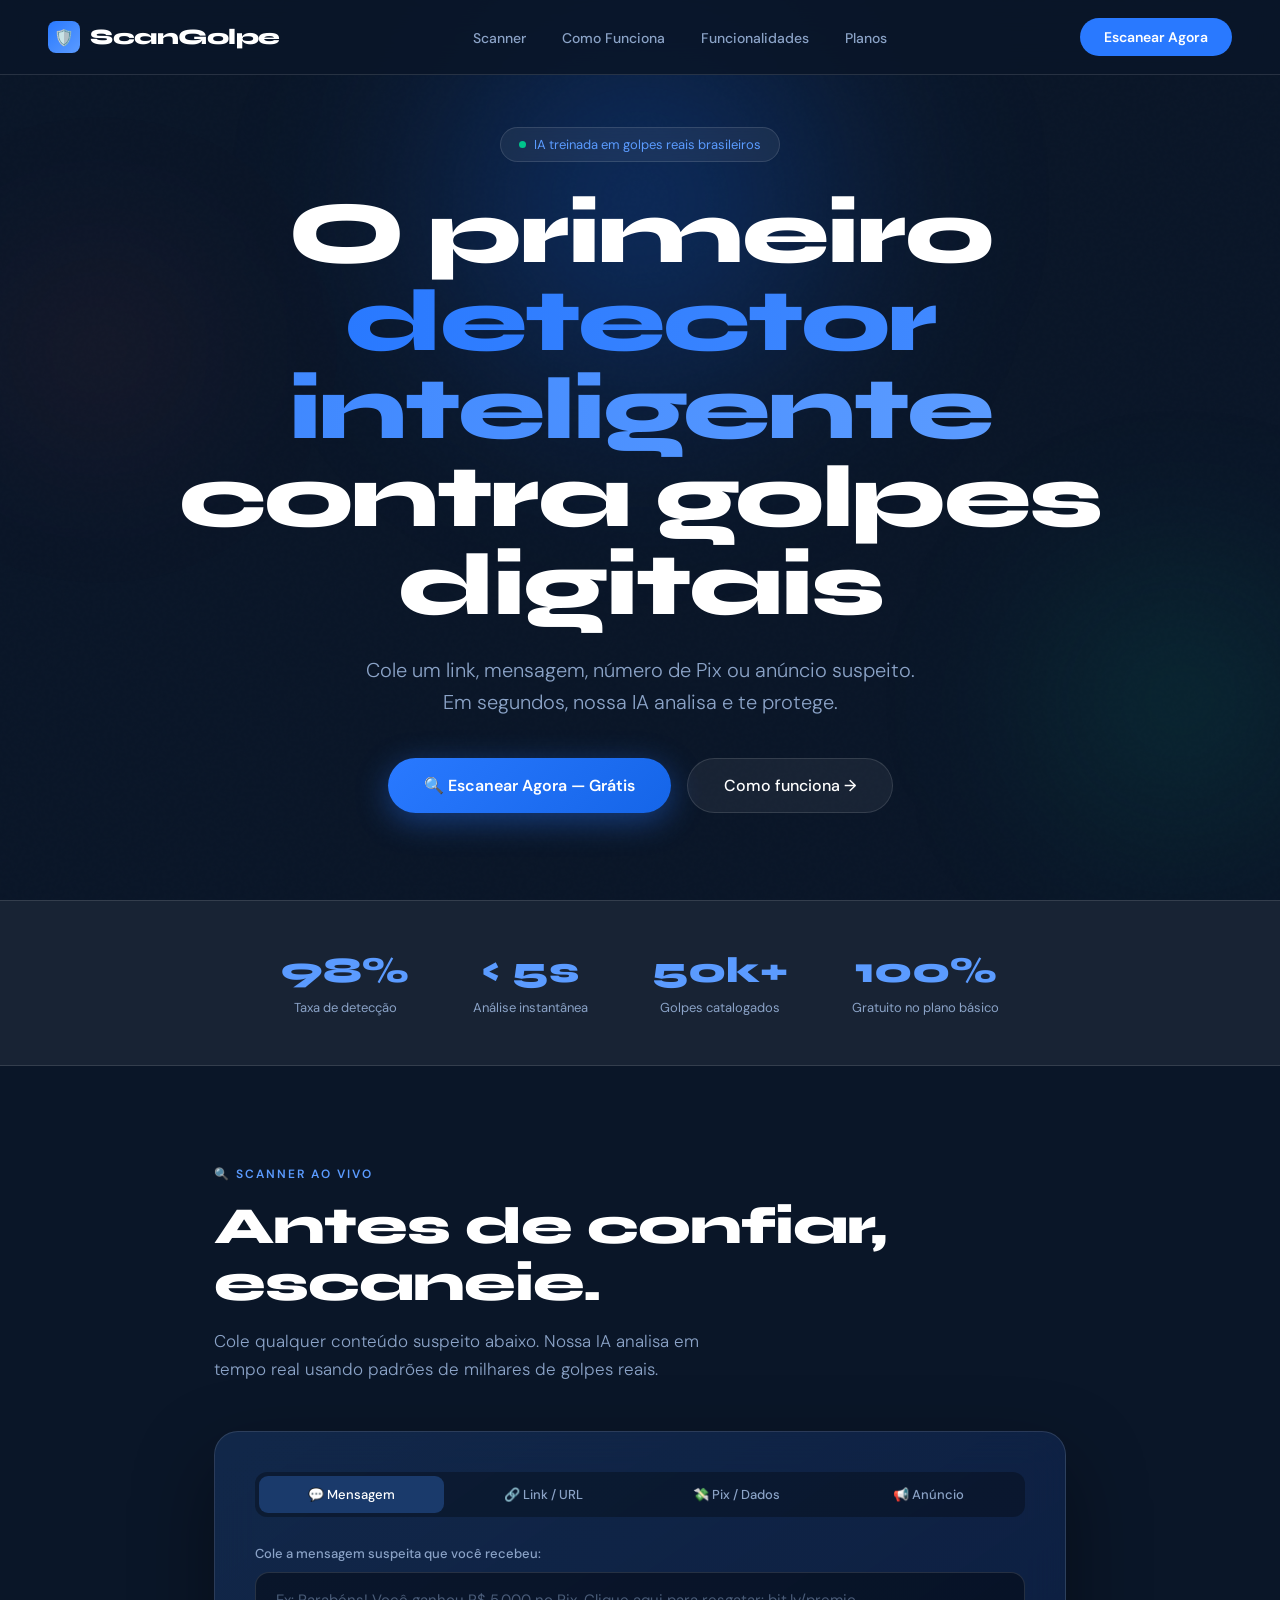
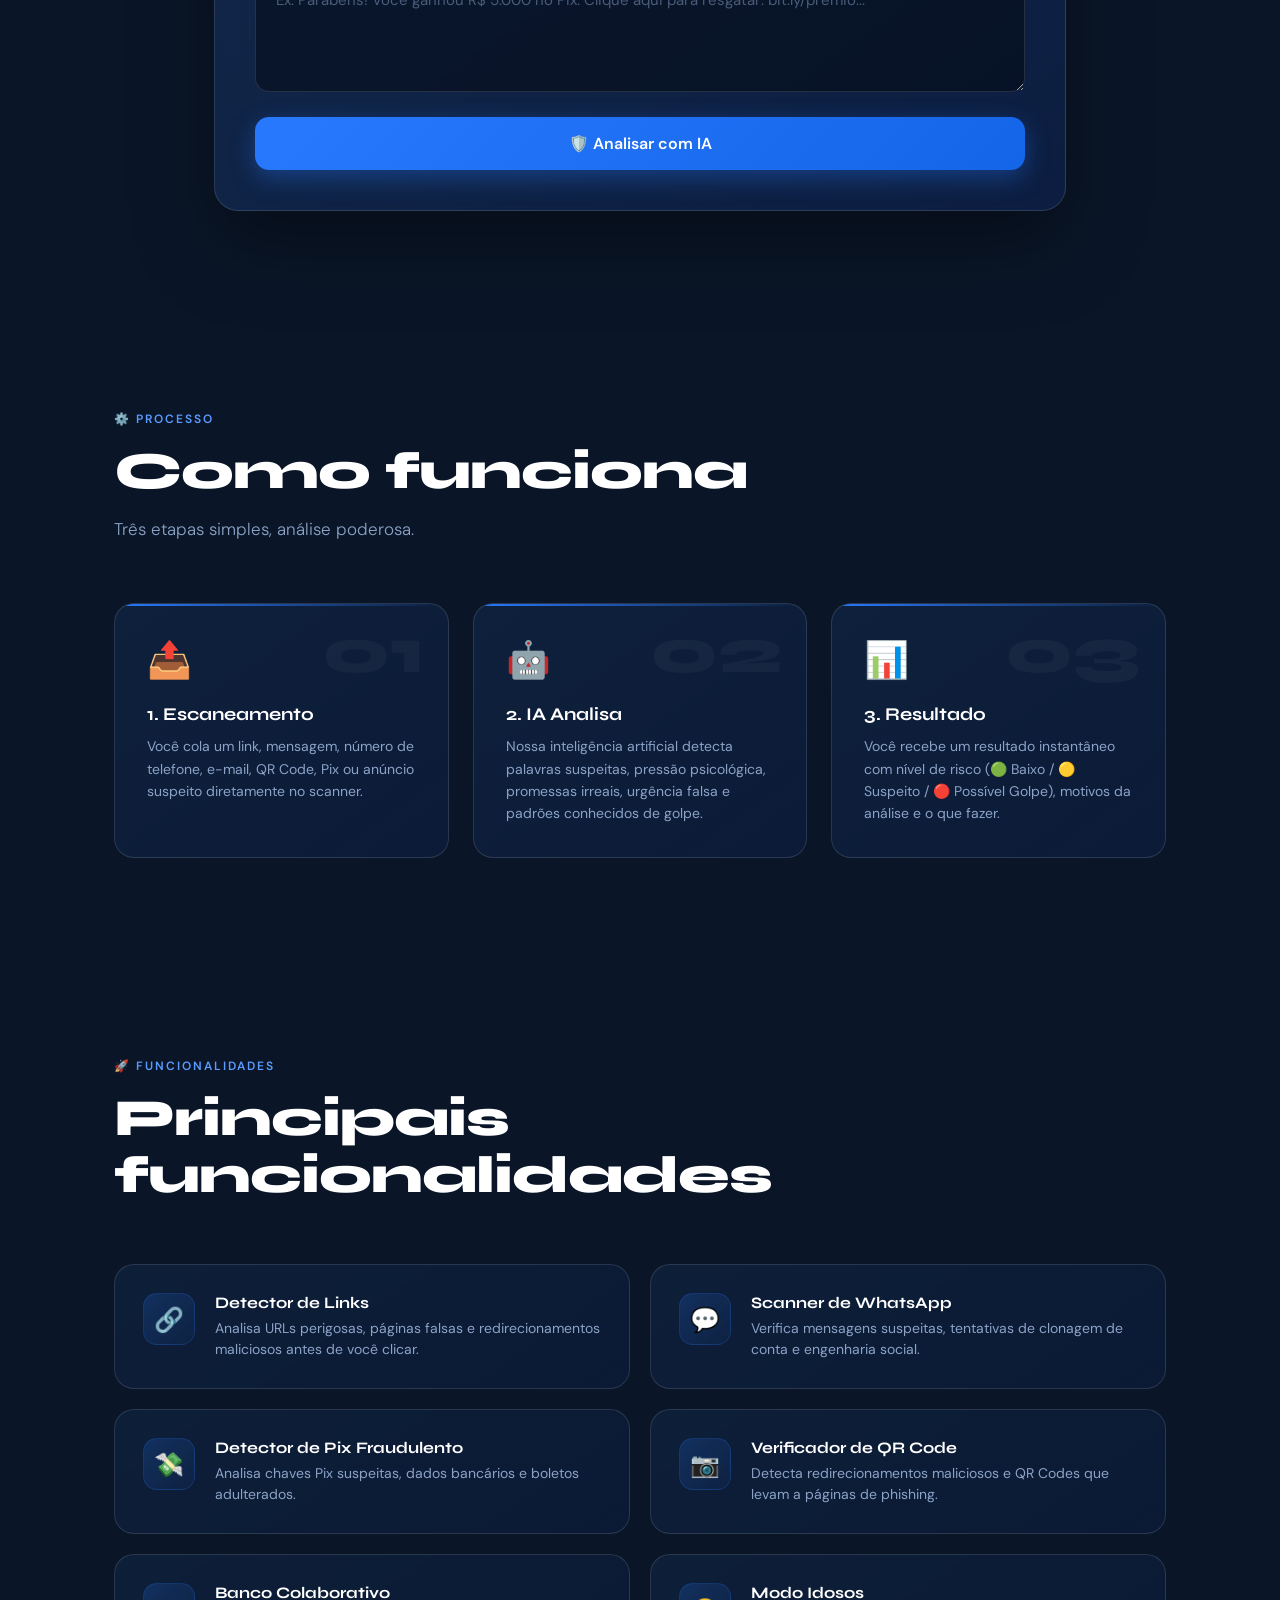
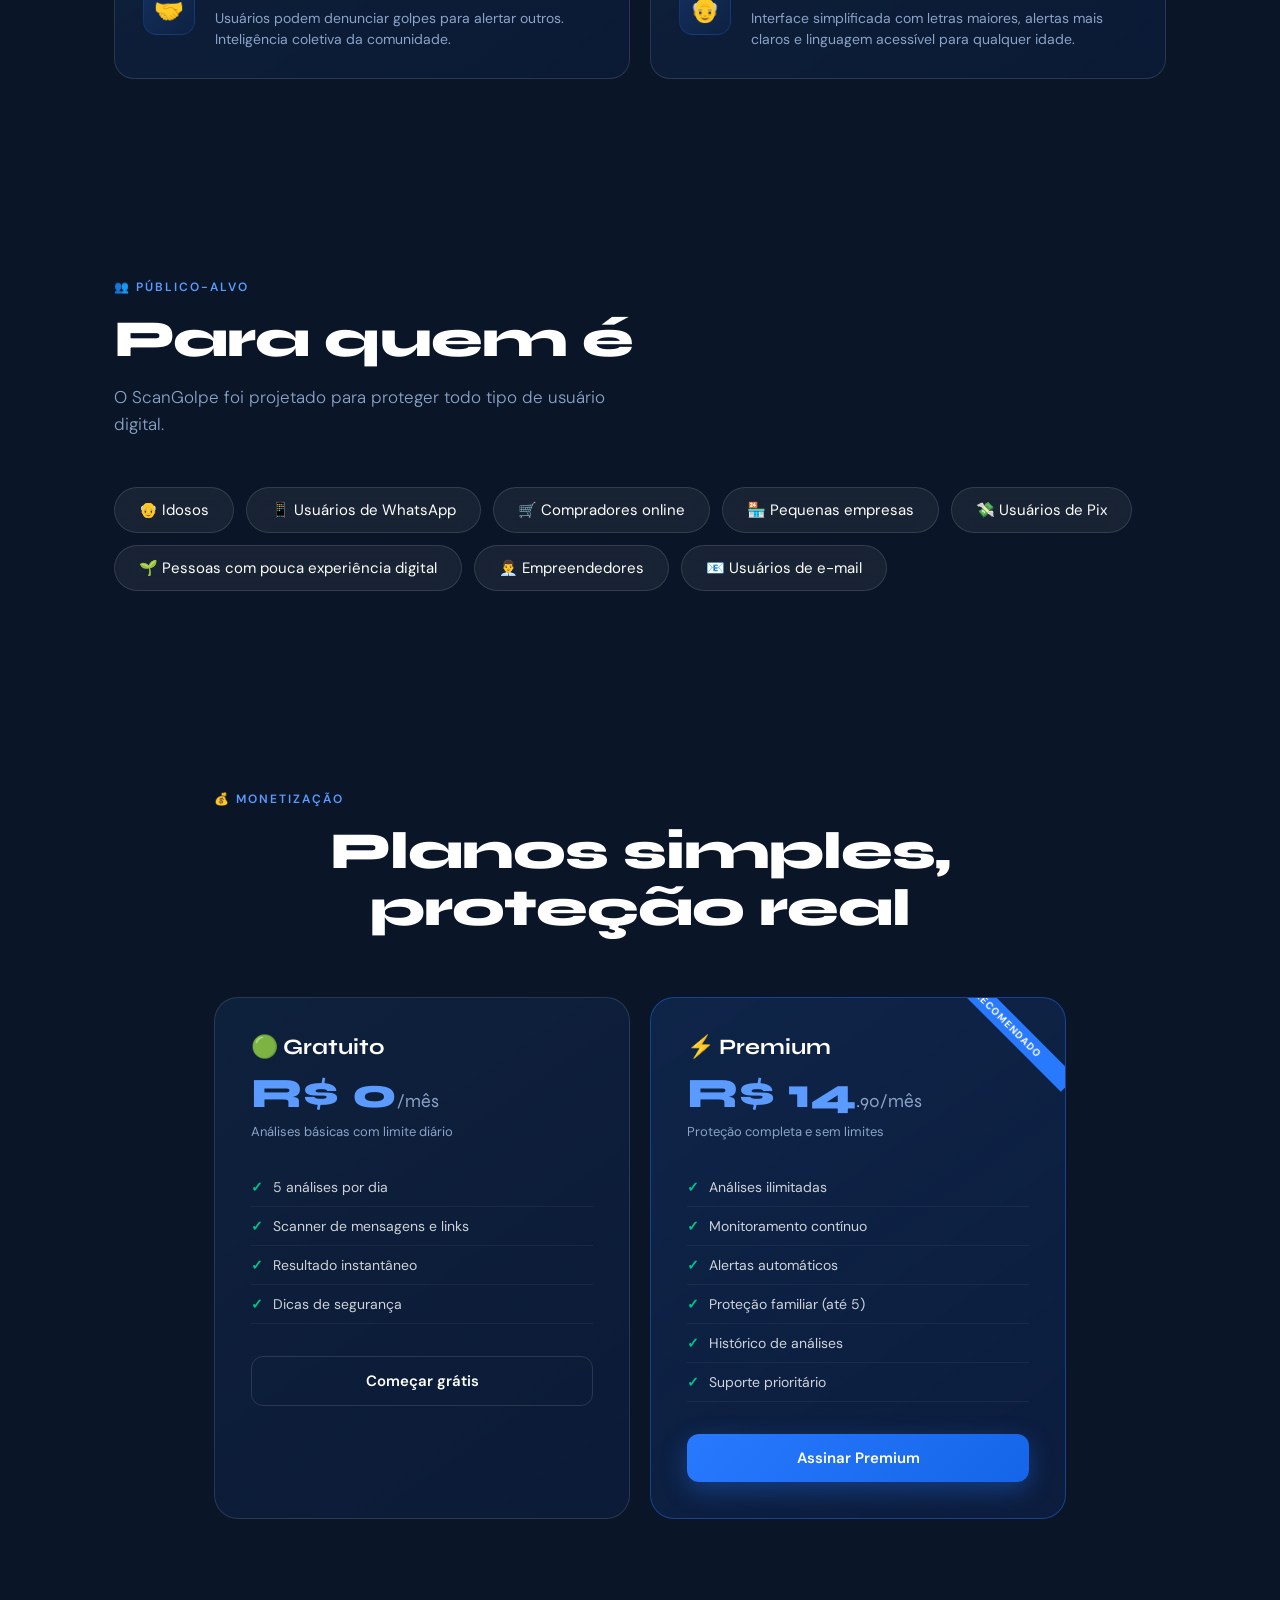
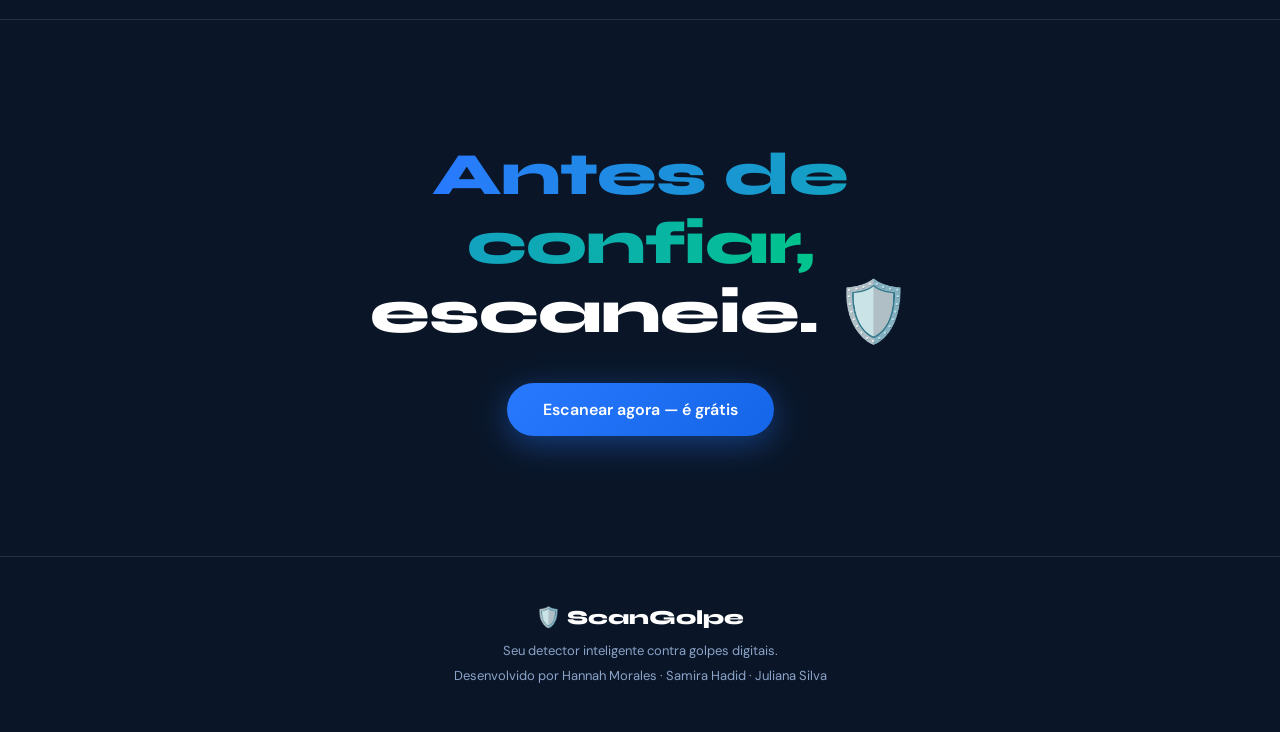
==== index.html @ 9e572f7f "Update fmt.Println message from 'Hello' to 'Goodbye'" ====
<!DOCTYPE html>
<html lang="pt-BR">
<head>
<meta charset="UTF-8">
<meta name="viewport" content="width=device-width, initial-scale=1.0">
<title>ScanGolpe — Antes de confiar, escaneie.</title>
<link rel="preconnect" href="https://fonts.googleapis.com">
<link href="https://fonts.googleapis.com/css2?family=Syne:wght@400;600;700;800&family=DM+Sans:ital,wght@0,300;0,400;0,500;1,300&display=swap" rel="stylesheet">
<style>
  :root {
    --blue-deep: #0A1628;
    --blue-dark: #0D2047;
    --blue-mid: #1A3A6B;
    --blue-bright: #1565E8;
    --blue-electric: #2979FF;
    --blue-light: #5B9BFF;
    --blue-pale: #C8DDFF;
    --sky: #E6F0FF;
    --white: #FFFFFF;
    --green: #00C48C;
    --yellow: #FFB800;
    --red: #FF4757;
    --text-muted: #8BA3C7;
    --glass: rgba(255,255,255,0.06);
    --glass-border: rgba(255,255,255,0.12);
  }
 
  * { margin: 0; padding: 0; box-sizing: border-box; }
 
  html { scroll-behavior: smooth; }
 
  body {
    font-family: 'DM Sans', sans-serif;
    background: var(--blue-deep);
    color: var(--white);
    overflow-x: hidden;
  }
 
  /* ── NOISE OVERLAY ── */
  body::before {
    content: '';
    position: fixed;
    inset: 0;
    background-image: url("data:image/svg+xml,%3Csvg viewBox='0 0 256 256' xmlns='http://www.w3.org/2000/svg'%3E%3Cfilter id='noise'%3E%3CfeTurbulence type='fractalNoise' baseFrequency='0.9' numOctaves='4' stitchTiles='stitch'/%3E%3C/filter%3E%3Crect width='100%25' height='100%25' filter='url(%23noise)' opacity='0.03'/%3E%3C/svg%3E");
    pointer-events: none;
    z-index: 0;
    opacity: 0.4;
  }
 
  /* ── NAV ── */
  nav {
    position: fixed;
    top: 0; left: 0; right: 0;
    z-index: 100;
    padding: 18px 48px;
    display: flex;
    align-items: center;
    justify-content: space-between;
    background: rgba(10,22,40,0.85);
    backdrop-filter: blur(20px);
    border-bottom: 1px solid var(--glass-border);
  }
 
  .nav-logo {
    font-family: 'Syne', sans-serif;
    font-weight: 800;
    font-size: 22px;
    letter-spacing: -0.5px;
    color: var(--white);
    display: flex;
    align-items: center;
    gap: 10px;
  }
 
  .nav-logo .shield {
    width: 32px; height: 32px;
    background: linear-gradient(135deg, var(--blue-electric), var(--blue-light));
    border-radius: 8px;
    display: flex;
    align-items: center;
    justify-content: center;
    font-size: 16px;
  }
 
  .nav-links {
    display: flex;
    gap: 36px;
    list-style: none;
  }
 
  .nav-links a {
    color: var(--text-muted);
    text-decoration: none;
    font-size: 14px;
    font-weight: 500;
    transition: color 0.2s;
  }
 
  .nav-links a:hover { color: var(--white); }
 
  .nav-cta {
    background: var(--blue-electric);
    color: var(--white);
    border: none;
    padding: 10px 24px;
    border-radius: 100px;
    font-size: 14px;
    font-weight: 600;
    cursor: pointer;
    transition: all 0.2s;
    font-family: 'DM Sans', sans-serif;
  }
 
  .nav-cta:hover { background: var(--blue-light); transform: translateY(-1px); }
 
  /* ── HERO ── */
  .hero {
    min-height: 100vh;
    display: flex;
    align-items: center;
    justify-content: center;
    text-align: center;
    padding: 120px 24px 80px;
    position: relative;
    overflow: hidden;
  }
 
  .hero-orb {
    position: absolute;
    border-radius: 50%;
    filter: blur(80px);
    pointer-events: none;
  }
 
  .orb1 {
    width: 600px; height: 600px;
    background: radial-gradient(circle, rgba(21,101,232,0.35) 0%, transparent 70%);
    top: -100px; left: 50%;
    transform: translateX(-50%);
    animation: pulse 6s ease-in-out infinite;
  }
 
  .orb2 {
    width: 400px; height: 400px;
    background: radial-gradient(circle, rgba(0,196,140,0.15) 0%, transparent 70%);
    bottom: 0; right: -100px;
    animation: pulse 8s ease-in-out infinite reverse;
  }
 
  .orb3 {
    width: 300px; height: 300px;
    background: radial-gradient(circle, rgba(255,71,87,0.1) 0%, transparent 70%);
    top: 200px; left: -50px;
    animation: pulse 7s ease-in-out infinite;
  }
 
  @keyframes pulse {
    0%, 100% { transform: translateX(-50%) scale(1); opacity: 1; }
    50% { transform: translateX(-50%) scale(1.1); opacity: 0.7; }
  }
 
  .orb2, .orb3 { animation: pulseSimple 7s ease-in-out infinite; }
  @keyframes pulseSimple {
    0%, 100% { transform: scale(1); opacity: 1; }
    50% { transform: scale(1.15); opacity: 0.6; }
  }
 
  .hero-badge {
    display: inline-flex;
    align-items: center;
    gap: 8px;
    background: var(--glass);
    border: 1px solid var(--glass-border);
    border-radius: 100px;
    padding: 8px 18px;
    font-size: 13px;
    color: var(--blue-light);
    margin-bottom: 28px;
    backdrop-filter: blur(10px);
    animation: fadeUp 0.8s ease both;
  }
 
  .badge-dot {
    width: 7px; height: 7px;
    background: var(--green);
    border-radius: 50%;
    animation: blink 2s ease-in-out infinite;
  }
 
  @keyframes blink {
    0%, 100% { opacity: 1; }
    50% { opacity: 0.3; }
  }
 
  .hero h1 {
    font-family: 'Syne', sans-serif;
    font-size: clamp(42px, 7vw, 88px);
    font-weight: 800;
    line-height: 1.0;
    letter-spacing: -2px;
    margin-bottom: 24px;
    animation: fadeUp 0.8s 0.1s ease both;
  }
 
  .hero h1 .accent {
    background: linear-gradient(90deg, var(--blue-electric), var(--blue-light));
    -webkit-background-clip: text;
    -webkit-text-fill-color: transparent;
    background-clip: text;
  }
 
  .hero-sub {
    font-size: clamp(16px, 2vw, 20px);
    color: var(--text-muted);
    max-width: 560px;
    margin: 0 auto 40px;
    line-height: 1.6;
    font-weight: 300;
    animation: fadeUp 0.8s 0.2s ease both;
  }
 
  .hero-actions {
    display: flex;
    gap: 16px;
    justify-content: center;
    flex-wrap: wrap;
    animation: fadeUp 0.8s 0.3s ease both;
  }
 
  .btn-primary {
    background: linear-gradient(135deg, var(--blue-electric), var(--blue-bright));
    color: white;
    border: none;
    padding: 16px 36px;
    border-radius: 100px;
    font-size: 16px;
    font-weight: 600;
    cursor: pointer;
    transition: all 0.3s;
    font-family: 'DM Sans', sans-serif;
    box-shadow: 0 8px 32px rgba(41,121,255,0.4);
  }
 
  .btn-primary:hover { transform: translateY(-3px); box-shadow: 0 16px 48px rgba(41,121,255,0.5); }
 
  .btn-secondary {
    background: var(--glass);
    color: white;
    border: 1px solid var(--glass-border);
    padding: 16px 36px;
    border-radius: 100px;
    font-size: 16px;
    font-weight: 500;
    cursor: pointer;
    transition: all 0.3s;
    font-family: 'DM Sans', sans-serif;
    backdrop-filter: blur(10px);
  }
 
  .btn-secondary:hover { background: rgba(255,255,255,0.12); transform: translateY(-2px); }
 
  @keyframes fadeUp {
    from { opacity: 0; transform: translateY(24px); }
    to { opacity: 1; transform: translateY(0); }
  }
 
  /* ── STATS BAR ── */
  .stats-bar {
    display: flex;
    justify-content: center;
    gap: 64px;
    padding: 48px 24px;
    border-top: 1px solid var(--glass-border);
    border-bottom: 1px solid var(--glass-border);
    background: var(--glass);
    flex-wrap: wrap;
    position: relative;
    z-index: 1;
  }
 
  .stat-item { text-align: center; }
 
  .stat-num {
    font-family: 'Syne', sans-serif;
    font-size: 36px;
    font-weight: 800;
    color: var(--blue-light);
    display: block;
    margin-bottom: 4px;
  }
 
  .stat-label {
    font-size: 13px;
    color: var(--text-muted);
    font-weight: 400;
  }
 
  /* ── SCANNER SECTION ── */
  .scanner-section {
    padding: 100px 24px;
    max-width: 900px;
    margin: 0 auto;
    position: relative;
    z-index: 1;
  }
 
  .section-tag {
    font-size: 12px;
    font-weight: 600;
    letter-spacing: 2px;
    text-transform: uppercase;
    color: var(--blue-light);
    margin-bottom: 16px;
    display: block;
  }
 
  .section-title {
    font-family: 'Syne', sans-serif;
    font-size: clamp(32px, 5vw, 52px);
    font-weight: 800;
    line-height: 1.1;
    letter-spacing: -1px;
    margin-bottom: 16px;
  }
 
  .section-sub {
    color: var(--text-muted);
    font-size: 17px;
    line-height: 1.6;
    max-width: 540px;
    margin-bottom: 48px;
    font-weight: 300;
  }
 
  /* SCANNER CARD */
  .scanner-card {
    background: linear-gradient(145deg, rgba(26,58,107,0.5), rgba(13,32,71,0.8));
    border: 1px solid var(--glass-border);
    border-radius: 24px;
    padding: 40px;
    backdrop-filter: blur(20px);
    box-shadow: 0 32px 80px rgba(0,0,0,0.4);
  }
 
  .scan-tabs {
    display: flex;
    gap: 8px;
    margin-bottom: 28px;
    background: rgba(0,0,0,0.3);
    border-radius: 12px;
    padding: 4px;
  }
 
  .scan-tab {
    flex: 1;
    padding: 10px;
    border: none;
    border-radius: 9px;
    background: transparent;
    color: var(--text-muted);
    font-size: 13px;
    font-weight: 500;
    cursor: pointer;
    transition: all 0.2s;
    font-family: 'DM Sans', sans-serif;
    display: flex;
    align-items: center;
    justify-content: center;
    gap: 6px;
  }
 
  .scan-tab.active {
    background: var(--blue-mid);
    color: var(--white);
  }
 
  .scan-tab:hover:not(.active) { color: var(--white); }
 
  .scan-input-area {
    margin-bottom: 20px;
  }
 
  .scan-input-area label {
    display: block;
    font-size: 13px;
    color: var(--text-muted);
    margin-bottom: 10px;
    font-weight: 500;
  }
 
  .scan-textarea {
    width: 100%;
    background: rgba(0,0,0,0.4);
    border: 1px solid var(--glass-border);
    border-radius: 14px;
    padding: 16px 20px;
    color: var(--white);
    font-size: 15px;
    font-family: 'DM Sans', sans-serif;
    resize: vertical;
    min-height: 120px;
    outline: none;
    transition: border-color 0.2s;
    line-height: 1.5;
  }
 
  .scan-textarea::placeholder { color: rgba(139,163,199,0.5); }
  .scan-textarea:focus { border-color: var(--blue-electric); }
 
  .scan-btn {
    width: 100%;
    padding: 16px;
    background: linear-gradient(135deg, var(--blue-electric), var(--blue-bright));
    border: none;
    border-radius: 14px;
    color: white;
    font-size: 16px;
    font-weight: 600;
    cursor: pointer;
    font-family: 'DM Sans', sans-serif;
    display: flex;
    align-items: center;
    justify-content: center;
    gap: 10px;
    transition: all 0.3s;
    box-shadow: 0 8px 24px rgba(41,121,255,0.35);
  }
 
  .scan-btn:hover:not(:disabled) { transform: translateY(-2px); box-shadow: 0 12px 36px rgba(41,121,255,0.5); }
  .scan-btn:disabled { opacity: 0.5; cursor: not-allowed; }
 
  /* RESULT */
  .result-box {
    margin-top: 24px;
    border-radius: 16px;
    overflow: hidden;
    display: none;
    animation: fadeUp 0.5s ease both;
  }
 
  .result-box.show { display: block; }
 
  .result-header {
    padding: 20px 24px;
    display: flex;
    align-items: center;
    gap: 14px;
  }
 
  .result-icon {
    width: 48px; height: 48px;
    border-radius: 12px;
    display: flex;
    align-items: center;
    justify-content: center;
    font-size: 24px;
    flex-shrink: 0;
  }
 
  .result-level {
    font-family: 'Syne', sans-serif;
    font-size: 20px;
    font-weight: 700;
    margin-bottom: 2px;
  }
 
  .result-subtitle { font-size: 13px; opacity: 0.7; }
 
  .result-body {
    padding: 0 24px 24px;
  }
 
  .result-analysis {
    font-size: 15px;
    line-height: 1.65;
    color: rgba(255,255,255,0.85);
    margin-bottom: 20px;
  }
 
  .result-tips { }
 
  .result-tips h4 {
    font-size: 12px;
    letter-spacing: 1.5px;
    text-transform: uppercase;
    opacity: 0.5;
    margin-bottom: 12px;
    font-weight: 600;
  }
 
  .tip-item {
    display: flex;
    align-items: flex-start;
    gap: 10px;
    padding: 10px 0;
    border-top: 1px solid rgba(255,255,255,0.06);
    font-size: 14px;
    line-height: 1.5;
    color: rgba(255,255,255,0.8);
  }
 
  .tip-bullet {
    width: 6px; height: 6px;
    border-radius: 50%;
    margin-top: 5px;
    flex-shrink: 0;
  }
 
  .loading-indicator {
    display: flex;
    align-items: center;
    gap: 12px;
    padding: 20px;
    color: var(--text-muted);
    font-size: 15px;
  }
 
  .spinner {
    width: 20px; height: 20px;
    border: 2px solid rgba(255,255,255,0.1);
    border-top-color: var(--blue-light);
    border-radius: 50%;
    animation: spin 0.8s linear infinite;
  }
 
  @keyframes spin { to { transform: rotate(360deg); } }
 
  /* ── HOW IT WORKS ── */
  .how-section {
    padding: 100px 24px;
    max-width: 1100px;
    margin: 0 auto;
    position: relative;
    z-index: 1;
  }
 
  .steps-grid {
    display: grid;
    grid-template-columns: repeat(3, 1fr);
    gap: 24px;
    margin-top: 60px;
  }
 
  .step-card {
    background: linear-gradient(145deg, rgba(26,58,107,0.3), rgba(13,32,71,0.5));
    border: 1px solid var(--glass-border);
    border-radius: 20px;
    padding: 32px;
    position: relative;
    overflow: hidden;
    transition: transform 0.3s;
  }
 
  .step-card:hover { transform: translateY(-4px); }
 
  .step-card::before {
    content: '';
    position: absolute;
    top: 0; left: 0; right: 0;
    height: 2px;
    background: linear-gradient(90deg, var(--blue-electric), transparent);
  }
 
  .step-num {
    font-family: 'Syne', sans-serif;
    font-size: 64px;
    font-weight: 800;
    color: rgba(255,255,255,0.04);
    position: absolute;
    top: 16px; right: 24px;
    line-height: 1;
  }
 
  .step-icon {
    font-size: 36px;
    margin-bottom: 20px;
    display: block;
  }
 
  .step-title {
    font-family: 'Syne', sans-serif;
    font-size: 18px;
    font-weight: 700;
    margin-bottom: 10px;
  }
 
  .step-desc {
    font-size: 14px;
    color: var(--text-muted);
    line-height: 1.6;
  }
 
  /* ── FEATURES ── */
  .features-section {
    padding: 100px 24px;
    max-width: 1100px;
    margin: 0 auto;
    position: relative;
    z-index: 1;
  }
 
  .features-grid {
    display: grid;
    grid-template-columns: repeat(2, 1fr);
    gap: 20px;
    margin-top: 60px;
  }
 
  .feature-card {
    background: linear-gradient(145deg, rgba(26,58,107,0.25), rgba(13,32,71,0.4));
    border: 1px solid var(--glass-border);
    border-radius: 20px;
    padding: 28px;
    display: flex;
    gap: 20px;
    align-items: flex-start;
    transition: all 0.3s;
  }
 
  .feature-card:hover {
    border-color: rgba(41,121,255,0.3);
    background: linear-gradient(145deg, rgba(41,121,255,0.1), rgba(13,32,71,0.5));
  }
 
  .feat-icon {
    width: 52px; height: 52px;
    background: linear-gradient(135deg, rgba(41,121,255,0.2), rgba(41,121,255,0.05));
    border: 1px solid rgba(41,121,255,0.2);
    border-radius: 14px;
    display: flex;
    align-items: center;
    justify-content: center;
    font-size: 24px;
    flex-shrink: 0;
  }
 
  .feat-content {}
 
  .feat-title {
    font-family: 'Syne', sans-serif;
    font-size: 16px;
    font-weight: 700;
    margin-bottom: 6px;
  }
 
  .feat-desc {
    font-size: 14px;
    color: var(--text-muted);
    line-height: 1.5;
  }
 
  /* ── AUDIENCE ── */
  .audience-section {
    padding: 100px 24px;
    max-width: 1100px;
    margin: 0 auto;
    position: relative;
    z-index: 1;
  }
 
  .audience-pills {
    display: flex;
    flex-wrap: wrap;
    gap: 12px;
    margin-top: 40px;
  }
 
  .pill {
    background: var(--glass);
    border: 1px solid var(--glass-border);
    border-radius: 100px;
    padding: 12px 24px;
    font-size: 15px;
    display: flex;
    align-items: center;
    gap: 10px;
    backdrop-filter: blur(10px);
    transition: all 0.2s;
  }
 
  .pill:hover { border-color: var(--blue-electric); background: rgba(41,121,255,0.1); }
 
  /* ── PLANS ── */
  .plans-section {
    padding: 100px 24px;
    max-width: 900px;
    margin: 0 auto;
    position: relative;
    z-index: 1;
  }
 
  .plans-grid {
    display: grid;
    grid-template-columns: 1fr 1fr;
    gap: 20px;
    margin-top: 60px;
  }
 
  .plan-card {
    background: linear-gradient(145deg, rgba(26,58,107,0.3), rgba(13,32,71,0.5));
    border: 1px solid var(--glass-border);
    border-radius: 24px;
    padding: 36px;
  }
 
  .plan-card.featured {
    background: linear-gradient(145deg, rgba(41,121,255,0.15), rgba(13,32,71,0.7));
    border-color: rgba(41,121,255,0.4);
    position: relative;
    overflow: hidden;
  }
 
  .plan-card.featured::after {
    content: 'RECOMENDADO';
    position: absolute;
    top: 16px; right: -28px;
    background: var(--blue-electric);
    color: white;
    font-size: 10px;
    font-weight: 700;
    letter-spacing: 1px;
    padding: 4px 40px;
    transform: rotate(45deg);
  }
 
  .plan-name {
    font-family: 'Syne', sans-serif;
    font-size: 22px;
    font-weight: 700;
    margin-bottom: 8px;
  }
 
  .plan-price {
    font-family: 'Syne', sans-serif;
    font-size: 42px;
    font-weight: 800;
    color: var(--blue-light);
    margin-bottom: 4px;
  }
 
  .plan-price span {
    font-size: 18px;
    color: var(--text-muted);
    font-weight: 400;
  }
 
  .plan-desc {
    font-size: 13px;
    color: var(--text-muted);
    margin-bottom: 28px;
  }
 
  .plan-features { list-style: none; margin-bottom: 32px; }
 
  .plan-features li {
    padding: 10px 0;
    font-size: 14px;
    color: rgba(255,255,255,0.8);
    border-bottom: 1px solid rgba(255,255,255,0.05);
    display: flex;
    align-items: center;
    gap: 10px;
  }
 
  .plan-features li::before {
    content: '✓';
    color: var(--green);
    font-weight: 700;
    flex-shrink: 0;
  }
 
  .plan-btn {
    width: 100%;
    padding: 14px;
    border-radius: 12px;
    font-size: 15px;
    font-weight: 600;
    cursor: pointer;
    font-family: 'DM Sans', sans-serif;
    border: none;
    transition: all 0.2s;
  }
 
  .plan-btn.outline {
    background: transparent;
    border: 1px solid var(--glass-border);
    color: white;
  }
 
  .plan-btn.solid {
    background: linear-gradient(135deg, var(--blue-electric), var(--blue-bright));
    color: white;
    box-shadow: 0 8px 24px rgba(41,121,255,0.35);
  }
 
  .plan-btn:hover { transform: translateY(-2px); }
 
  /* ── SLOGAN ── */
  .slogan-section {
    text-align: center;
    padding: 120px 24px;
    position: relative;
    z-index: 1;
    border-top: 1px solid var(--glass-border);
  }
 
  .slogan-section p {
    font-family: 'Syne', sans-serif;
    font-size: clamp(28px, 5vw, 60px);
    font-weight: 800;
    line-height: 1.15;
    letter-spacing: -1px;
    max-width: 700px;
    margin: 0 auto 36px;
  }
 
  .slogan-section p .accent {
    background: linear-gradient(90deg, var(--blue-electric), var(--green));
    -webkit-background-clip: text;
    -webkit-text-fill-color: transparent;
    background-clip: text;
  }
 
  /* ── FOOTER ── */
  footer {
    border-top: 1px solid var(--glass-border);
    padding: 48px 24px;
    text-align: center;
    position: relative;
    z-index: 1;
  }
 
  .footer-logo {
    font-family: 'Syne', sans-serif;
    font-size: 20px;
    font-weight: 800;
    margin-bottom: 12px;
    color: var(--white);
  }
 
  footer p {
    font-size: 13px;
    color: var(--text-muted);
  }
 
  /* ── RISK COLORS ── */
  .risk-low .result-header { background: rgba(0,196,140,0.12); }
  .risk-low .result-icon { background: rgba(0,196,140,0.2); }
  .risk-low .result-level { color: var(--green); }
  .risk-low { border: 1px solid rgba(0,196,140,0.25); background: rgba(0,196,140,0.05); }
 
  .risk-medium .result-header { background: rgba(255,184,0,0.12); }
  .risk-medium .result-icon { background: rgba(255,184,0,0.2); }
  .risk-medium .result-level { color: var(--yellow); }
  .risk-medium { border: 1px solid rgba(255,184,0,0.25); background: rgba(255,184,0,0.05); }
 
  .risk-high .result-header { background: rgba(255,71,87,0.12); }
  .risk-high .result-icon { background: rgba(255,71,87,0.2); }
  .risk-high .result-level { color: var(--red); }
  .risk-high { border: 1px solid rgba(255,71,87,0.25); background: rgba(255,71,87,0.05); }
 
  /* ── RESPONSIVE ── */
  @media (max-width: 768px) {
    nav { padding: 16px 20px; }
    .nav-links { display: none; }
    .steps-grid, .features-grid, .plans-grid { grid-template-columns: 1fr; }
    .scan-tabs { flex-wrap: wrap; }
  }
</style>
</head>
<body>
 
<!-- NAV -->
<nav>
  <div class="nav-logo">
    <div class="shield">🛡️</div>
    ScanGolpe
  </div>
  <ul class="nav-links">
    <li><a href="#scanner">Scanner</a></li>
    <li><a href="#como-funciona">Como Funciona</a></li>
    <li><a href="#funcionalidades">Funcionalidades</a></li>
    <li><a href="#planos">Planos</a></li>
  </ul>
  <button class="nav-cta" onclick="document.getElementById('scanner').scrollIntoView({behavior:'smooth'})">Escanear Agora</button>
</nav>
 
<!-- HERO -->
<section class="hero">
  <div class="hero-orb orb1"></div>
  <div class="hero-orb orb2"></div>
  <div class="hero-orb orb3"></div>
 
  <div style="position:relative;z-index:1;">
    <div class="hero-badge">
      <div class="badge-dot"></div>
      IA treinada em golpes reais brasileiros
    </div>
 
    <h1>
      O primeiro<br>
      <span class="accent">detector inteligente</span><br>
      contra golpes digitais
    </h1>
 
    <p class="hero-sub">
      Cole um link, mensagem, número de Pix ou anúncio suspeito.
      Em segundos, nossa IA analisa e te protege.
    </p>
 
    <div class="hero-actions">
      <button class="btn-primary" onclick="document.getElementById('scanner').scrollIntoView({behavior:'smooth'})">
        🔍 Escanear Agora — Grátis
      </button>
      <button class="btn-secondary" onclick="document.getElementById('como-funciona').scrollIntoView({behavior:'smooth'})">
        Como funciona →
      </button>
    </div>
  </div>
</section>
 
<!-- STATS -->
<div class="stats-bar">
  <div class="stat-item">
    <span class="stat-num">98%</span>
    <span class="stat-label">Taxa de detecção</span>
  </div>
  <div class="stat-item">
    <span class="stat-num">< 5s</span>
    <span class="stat-label">Análise instantânea</span>
  </div>
  <div class="stat-item">
    <span class="stat-num">50k+</span>
    <span class="stat-label">Golpes catalogados</span>
  </div>
  <div class="stat-item">
    <span class="stat-num">100%</span>
    <span class="stat-label">Gratuito no plano básico</span>
  </div>
</div>
 
<!-- SCANNER -->
<section class="scanner-section" id="scanner">
  <span class="section-tag">🔍 Scanner ao vivo</span>
  <h2 class="section-title">Antes de confiar,<br>escaneie.</h2>
  <p class="section-sub">Cole qualquer conteúdo suspeito abaixo. Nossa IA analisa em tempo real usando padrões de milhares de golpes reais.</p>
 
  <div class="scanner-card">
    <div class="scan-tabs">
      <button class="scan-tab active" onclick="setTab(this, 'mensagem')">💬 Mensagem</button>
      <button class="scan-tab" onclick="setTab(this, 'link')">🔗 Link / URL</button>
      <button class="scan-tab" onclick="setTab(this, 'pix')">💸 Pix / Dados</button>
      <button class="scan-tab" onclick="setTab(this, 'anuncio')">📢 Anúncio</button>
    </div>
 
    <div class="scan-input-area">
      <label id="scan-label">Cole a mensagem suspeita que você recebeu:</label>
      <textarea class="scan-textarea" id="scan-input" placeholder="Ex: Parabéns! Você ganhou R$ 5.000 no Pix. Clique aqui para resgatar: bit.ly/premio..."></textarea>
    </div>
 
    <button class="scan-btn" id="scan-btn" onclick="analisarConteudo()">
      🛡️ Analisar com IA
    </button>
 
    <div class="result-box" id="result-box">
      <!-- preenchido via JS -->
    </div>
  </div>
</section>
 
<!-- COMO FUNCIONA -->
<section class="how-section" id="como-funciona">
  <span class="section-tag">⚙️ Processo</span>
  <h2 class="section-title">Como funciona</h2>
  <p class="section-sub">Três etapas simples, análise poderosa.</p>
 
  <div class="steps-grid">
    <div class="step-card">
      <span class="step-num">01</span>
      <span class="step-icon">📤</span>
      <h3 class="step-title">1. Escaneamento</h3>
      <p class="step-desc">Você cola um link, mensagem, número de telefone, e-mail, QR Code, Pix ou anúncio suspeito diretamente no scanner.</p>
    </div>
    <div class="step-card">
      <span class="step-num">02</span>
      <span class="step-icon">🤖</span>
      <h3 class="step-title">2. IA Analisa</h3>
      <p class="step-desc">Nossa inteligência artificial detecta palavras suspeitas, pressão psicológica, promessas irreais, urgência falsa e padrões conhecidos de golpe.</p>
    </div>
    <div class="step-card">
      <span class="step-num">03</span>
      <span class="step-icon">📊</span>
      <h3 class="step-title">3. Resultado</h3>
      <p class="step-desc">Você recebe um resultado instantâneo com nível de risco (🟢 Baixo / 🟡 Suspeito / 🔴 Possível Golpe), motivos da análise e o que fazer.</p>
    </div>
  </div>
</section>
 
<!-- FUNCIONALIDADES -->
<section class="features-section" id="funcionalidades">
  <span class="section-tag">🚀 Funcionalidades</span>
  <h2 class="section-title">Principais<br>funcionalidades</h2>
 
  <div class="features-grid">
    <div class="feature-card">
      <div class="feat-icon">🔗</div>
      <div class="feat-content">
        <h3 class="feat-title">Detector de Links</h3>
        <p class="feat-desc">Analisa URLs perigosas, páginas falsas e redirecionamentos maliciosos antes de você clicar.</p>
      </div>
    </div>
    <div class="feature-card">
      <div class="feat-icon">💬</div>
      <div class="feat-content">
        <h3 class="feat-title">Scanner de WhatsApp</h3>
        <p class="feat-desc">Verifica mensagens suspeitas, tentativas de clonagem de conta e engenharia social.</p>
      </div>
    </div>
    <div class="feature-card">
      <div class="feat-icon">💸</div>
      <div class="feat-content">
        <h3 class="feat-title">Detector de Pix Fraudulento</h3>
        <p class="feat-desc">Analisa chaves Pix suspeitas, dados bancários e boletos adulterados.</p>
      </div>
    </div>
    <div class="feature-card">
      <div class="feat-icon">📷</div>
      <div class="feat-content">
        <h3 class="feat-title">Verificador de QR Code</h3>
        <p class="feat-desc">Detecta redirecionamentos maliciosos e QR Codes que levam a páginas de phishing.</p>
      </div>
    </div>
    <div class="feature-card">
      <div class="feat-icon">🤝</div>
      <div class="feat-content">
        <h3 class="feat-title">Banco Colaborativo</h3>
        <p class="feat-desc">Usuários podem denunciar golpes para alertar outros. Inteligência coletiva da comunidade.</p>
      </div>
    </div>
    <div class="feature-card">
      <div class="feat-icon">👴</div>
      <div class="feat-content">
        <h3 class="feat-title">Modo Idosos</h3>
        <p class="feat-desc">Interface simplificada com letras maiores, alertas mais claros e linguagem acessível para qualquer idade.</p>
      </div>
    </div>
  </div>
</section>
 
<!-- PÚBLICO ALVO -->
<section class="audience-section">
  <span class="section-tag">👥 Público-alvo</span>
  <h2 class="section-title">Para quem é</h2>
  <p class="section-sub">O ScanGolpe foi projetado para proteger todo tipo de usuário digital.</p>
 
  <div class="audience-pills">
    <div class="pill">👴 Idosos</div>
    <div class="pill">📱 Usuários de WhatsApp</div>
    <div class="pill">🛒 Compradores online</div>
    <div class="pill">🏪 Pequenas empresas</div>
    <div class="pill">💸 Usuários de Pix</div>
    <div class="pill">🌱 Pessoas com pouca experiência digital</div>
    <div class="pill">👨‍💼 Empreendedores</div>
    <div class="pill">📧 Usuários de e-mail</div>
  </div>
</section>
 
<!-- PLANOS -->
<section class="plans-section" id="planos">
  <span class="section-tag">💰 Monetização</span>
  <h2 class="section-title" style="text-align:center;">Planos simples,<br>proteção real</h2>
 
  <div class="plans-grid">
    <div class="plan-card">
      <div class="plan-name">🟢 Gratuito</div>
      <div class="plan-price">R$ 0<span>/mês</span></div>
      <p class="plan-desc">Análises básicas com limite diário</p>
      <ul class="plan-features">
        <li>5 análises por dia</li>
        <li>Scanner de mensagens e links</li>
        <li>Resultado instantâneo</li>
        <li>Dicas de segurança</li>
      </ul>
      <button class="plan-btn outline">Começar grátis</button>
    </div>
 
    <div class="plan-card featured">
      <div class="plan-name">⚡ Premium</div>
      <div class="plan-price">R$ 14<span>.90/mês</span></div>
      <p class="plan-desc">Proteção completa e sem limites</p>
      <ul class="plan-features">
        <li>Análises ilimitadas</li>
        <li>Monitoramento contínuo</li>
        <li>Alertas automáticos</li>
        <li>Proteção familiar (até 5)</li>
        <li>Histórico de análises</li>
        <li>Suporte prioritário</li>
      </ul>
      <button class="plan-btn solid">Assinar Premium</button>
    </div>
  </div>
</section>
 
<!-- SLOGAN -->
<section class="slogan-section">
  <p>
    <span class="accent">Antes de confiar,</span><br>
    escaneie. 🛡️
  </p>
  <button class="btn-primary" onclick="document.getElementById('scanner').scrollIntoView({behavior:'smooth'})">
    Escanear agora — é grátis
  </button>
</section>
 
<!-- FOOTER -->
<footer>
  <div class="footer-logo">🛡️ ScanGolpe</div>
  <p>Seu detector inteligente contra golpes digitais.</p>
  <p style="margin-top:8px;">Desenvolvido por Hannah Morales · Samira Hadid · Juliana Silva</p>
</footer>
 
<script>
  let currentTab = 'mensagem';
 
  const tabLabels = {
    mensagem: 'Cole a mensagem suspeita que você recebeu (WhatsApp, SMS, e-mail, etc.):',
    link: 'Cole o link ou URL suspeita para análise:',
    pix: 'Cole a chave Pix, dados bancários ou boleto suspeito:',
    anuncio: 'Cole o texto do anúncio ou oferta suspeita:'
  };
 
  const tabPlaceholders = {
    mensagem: 'Ex: Parabéns! Você ganhou R$ 5.000 no Pix. Clique aqui para resgatar: bit.ly/premio...',
    link: 'Ex: http://bradesco-seguranca.com.br/atualizar-dados ou qualquer URL suspeita',
    pix: 'Ex: Chave Pix: 098.765.432-10 — Nome: João da Silva — Banco: XYZ',
    anuncio: 'Ex: iPhone 15 NOVO por apenas R$ 800! Estoque limitado! Pague via Pix e receba em 24h!'
  };
 
  function setTab(btn, tab) {
    document.querySelectorAll('.scan-tab').forEach(t => t.classList.remove('active'));
    btn.classList.add('active');
    currentTab = tab;
    document.getElementById('scan-label').textContent = tabLabels[tab];
    document.getElementById('scan-input').placeholder = tabPlaceholders[tab];
    document.getElementById('scan-input').value = '';
    document.getElementById('result-box').classList.remove('show');
  }
 
  // ── ENGINE DE ANÁLISE LOCAL ──────────────────────────────────────────
  // Funciona 100% no browser, sem servidor. Baseada em padrões reais de
  // golpes brasileiros catalogados.
 
  const PADROES = {
    alto: {
      palavras: [
        /ganhou?\s*r\$\s*[\d.,]+/i, /você\s*foi\s*sorteado/i, /clique\s*(aqui|no\s*link)\s*(para\s*)?(resgatar|receber|sacar)/i,
        /conta\s*(será\s*)?(bloqueada?|suspensa?|cancelada?)/i, /atualiz[ae]\s*(seus?\s*dados|cadastro)/i,
        /pix\s*(liberado|disponível|de\s*r\$)/i, /premio\s*de\s*r\$/i, /urgente[!:]/i,
        /confirm[ae]\s*(agora|já|imediatamente)/i, /banco\s*(central|do\s*brasil)\s*(informa|avisa)/i,
        /limite\s*(de\s*tempo|expira|vence)/i, /acesso\s*suspeito\s*detect/i,
        /nubank|itaú|bradesco|caixa|santander|inter.{0,20}(seguran|bloqueio|atualiz)/i,
        /senha\s*(temporária|provisória|de\s*acesso)/i, /token\s*(expirou|inválido|confirmação)/i,
        /deposito?\s*(foi|de)\s*r\$/i, /envie\s*(o\s*)?(código|token|sms)/i,
        /whatsapp.{0,30}(clone|clonado|sequestro)/i, /golpe\s*do\s*pix/i,
        /falso\s*(motoboy|funcionário|policial)/i
      ],
      urls: [
        /bit\.ly|tinyurl|ow\.ly|t\.co.{0,5}\/[a-z0-9]{4,}/i,
        /\d{1,3}\.\d{1,3}\.\d{1,3}\.\d{1,3}\//, // IP direto
        /bradesco-|itau-|nubank-|caixa-|bb-|santander-/i, // domínios falsos
        /\.xyz$|\.tk$|\.ml$|\.ga$|\.cf$/i,
        /segurança|seguranca|atualizar|verificar|confirmar/i,
        /login.{1,20}banco|banco.{1,20}login/i,
      ]
    },
    medio: {
      palavras: [
        /promoção\s*(imperdível|relâmpago|exclusiva)/i, /apenas\s*r\$\s*[\d]+.{0,10}(pix|transferência)/i,
        /últimas?\s*unidades?/i, /estoque\s*limitado/i, /oferta\s*(válida\s*)?por\s*\d+\s*(hora|min)/i,
        /grátis|gratuito.{0,20}(clique|acesse|saiba)/i, /receba\s*em\s*casa/i,
        /compre\s*\d+\s*leve\s*\d+/i, /desconto\s*de\s*\d+%/i, /renda\s*extra/i,
        /trabalhe\s*(em\s*casa|online)/i, /ganhe\s*(dinheiro|r\$)\s*(fácil|rápido|online)/i,
        /investimento\s*(garantido|seguro|sem\s*risco)/i, /retorno\s*de\s*\d+%/i,
        /instagram.{0,30}direct/i, /direct\s*message/i,
        /número\s*(suspeito|desconhecido)/i, /não\s*(reconheço|reconheço)\s*(essa\s*)?cobrança/i
      ],
      urls: [
        /instagram\.com\/direct/i, /wa\.me\/\d{10,}/i,
        /forms\.(gle|google\.com)/i,
        /encurtador|curtlink|encurt/i
      ]
    }
  };
 
  function analisarLocalmente(texto, tipo) {
    const t = texto.toLowerCase();
    let pontuacao = 0;
    let alertas = [];
    let tiposDetectados = new Set();
 
    // ── Verificação de padrões ALTO risco
    for (const regex of PADROES.alto.palavras) {
      if (regex.test(texto)) {
        pontuacao += 3;
        tiposDetectados.add('palavra_alto');
      }
    }
    if (tipo === 'link' || tipo === 'mensagem') {
      for (const regex of PADROES.alto.urls) {
        if (regex.test(texto)) {
          pontuacao += 4;
          tiposDetectados.add('url_alto');
        }
      }
    }
 
    // ── Verificação de padrões MÉDIO risco
    for (const regex of PADROES.medio.palavras) {
      if (regex.test(texto)) {
        pontuacao += 2;
        tiposDetectados.add('palavra_medio');
      }
    }
    if (tipo === 'link' || tipo === 'mensagem') {
      for (const regex of PADROES.medio.urls) {
        if (regex.test(texto)) {
          pontuacao += 2;
          tiposDetectados.add('url_medio');
        }
      }
    }
 
    // ── Sinais gerais
    const exclamacoes = (texto.match(/!/g) || []).length;
    if (exclamacoes >= 3) { pontuacao += 1; tiposDetectados.add('exclamacoes'); }
 
    const palavrasCapital = (texto.match(/\b[A-Z]{3,}\b/g) || []).length;
    if (palavrasCapital >= 2) { pontuacao += 1; tiposDetectados.add('caps'); }
 
    const temLink = /https?:\/\/\S+/.test(texto);
    const temValorMonetario = /r\$\s*[\d.,]+/i.test(texto);
    const temUrgencia = /urgente|imediato|agora|hoje|última chance|expira/i.test(texto);
    const temPedidoDados = /cpf|rg|senha|token|código|cartão|conta|agência/i.test(texto);
    const temNomeBanco = /nubank|itaú|bradesco|caixa|banco do brasil|santander|inter|picpay/i.test(texto);
 
    if (temUrgencia) { pontuacao += 2; tiposDetectados.add('urgencia'); }
    if (temPedidoDados) { pontuacao += 2; tiposDetectados.add('dados_pessoais'); }
    if (temLink && temValorMonetario && temUrgencia) { pontuacao += 3; tiposDetectados.add('combo_perigoso'); }
 
    // ── Análise específica por tipo
    if (tipo === 'pix') {
      if (temNomeBanco && temLink) { pontuacao += 3; tiposDetectados.add('pix_banco_link'); }
      if (/chave\s*pix.{0,50}(clique|acesse|confirme)/i.test(texto)) { pontuacao += 4; tiposDetectados.add('pix_acao'); }
    }
 
    if (tipo === 'link') {
      // Link do Instagram Direct é suspeito vindo de contexto de golpe
      if (/instagram\.com\/direct/i.test(texto)) { pontuacao += 2; tiposDetectados.add('ig_direct'); }
      // Links encurtados sem contexto
      if (/bit\.ly|tinyurl|ow\.ly/.test(texto)) { pontuacao += 3; tiposDetectados.add('link_encurtado'); }
    }
 
    // ── Determinar nível de risco
    let risco, nivel_texto, emoji;
    if (pontuacao >= 5) {
      risco = 'alto'; nivel_texto = 'POSSÍVEL GOLPE'; emoji = '🔴';
    } else if (pontuacao >= 2) {
      risco = 'medio'; nivel_texto = 'Suspeito'; emoji = '🟡';
    } else {
      risco = 'baixo'; nivel_texto = 'Baixo Risco'; emoji = '🟢';
    }
 
    // ── Gerar análise textual contextualizada
    const analises = {
      alto: [
        tiposDetectados.has('url_alto') ?
          'Este link apresenta características típicas de phishing: domínio falso que imita banco ou serviço oficial. Criminosos criam sites quase idênticos aos originais para roubar seus dados.' :
          tiposDetectados.has('pix_acao') ?
          'Detectamos padrão de golpe de Pix: mensagem induz você a clicar em link para "confirmar" ou "liberar" um Pix. Instituições financeiras nunca pedem isso por mensagem.' :
          tiposDetectados.has('combo_perigoso') ?
          'Combinação altamente suspeita: link + valor em dinheiro + urgência. Este é o padrão clássico de fraudes digitais brasileiras. Não clique em nada.' :
          'Múltiplos indicadores de golpe detectados: linguagem de pressão, promessas financeiras e pedido de ação imediata são marcas registradas de fraudes digitais.'
      ],
      medio: [
        tiposDetectados.has('ig_direct') ?
          'Link para DM do Instagram pode ser legítimo, mas é muito usado em golpes de vendas falsas e perfis falsos. Verifique se conhece quem enviou e se o perfil é verificado.' :
          tiposDetectados.has('url_medio') ?
          'O link ou contexto tem características que merecem atenção. Pode ser uma promoção real, mas os padrões encontrados são comuns em golpes de compra online.' :
          'Conteúdo com alguns sinais de alerta: promessas de ganho fácil, descontos muito altos ou urgência criada artificialmente. Proceda com cautela.'
      ],
      baixo: [
        'Não foram detectados padrões conhecidos de golpe neste conteúdo. Parece seguro, mas mantenha sempre a atenção — nenhum sistema é 100% infalível.'
      ]
    };
 
    const analise = analises[risco][Math.floor(Math.random() * analises[risco].length)];
 
    // ── Gerar dicas contextuais
    const dicas_por_risco = {
      alto: [
        tiposDetectados.has('url_alto') && 'Domínio suspeito: imita nome de banco/empresa conhecida mas é falso',
        tiposDetectados.has('palavra_alto') && 'Linguagem de pressão psicológica detectada ("urgente", "bloqueio", "ganhou")',
        tiposDetectados.has('dados_pessoais') && 'Pedido de dados pessoais ou bancários — nunca forneça por mensagem',
        tiposDetectados.has('combo_perigoso') && 'Combinação link + dinheiro + urgência = padrão clássico de fraude',
        tiposDetectados.has('pix_acao') && 'Golpe do Pix: nenhum banco pede confirmação de Pix por link externo',
        tiposDetectados.has('exclamacoes') && 'Excesso de pontos de exclamação — técnica para criar falsa euforia',
        'Nunca clique em links recebidos por WhatsApp, SMS ou e-mail sem verificar a fonte',
      ].filter(Boolean).slice(0, 3),
      medio: [
        tiposDetectados.has('ig_direct') && 'Link de DM do Instagram — golpes de venda falsa são frequentes por lá',
        tiposDetectados.has('urgencia') && 'Urgência artificial criada para impedir que você pense antes de agir',
        tiposDetectados.has('palavra_medio') && 'Promessas de desconto excessivo ou ganho fácil são sinais de alerta',
        'Pesquise o vendedor/empresa antes de realizar qualquer pagamento',
        'Prefira pagar com cartão (que tem proteção) em vez de Pix para compras com desconhecidos',
      ].filter(Boolean).slice(0, 3),
      baixo: [
        'Continue desconfiando de mensagens com promessas financeiras ou urgência',
        'Nunca compartilhe senhas, tokens ou códigos de verificação com ninguém',
        'Em caso de dúvida, ligue diretamente para o número oficial da empresa',
      ]
    };
 
    const dicas = dicas_por_risco[risco];
 
    const acoes = {
      alto: '⛔ NÃO clique em nenhum link, não forneça dados e não faça nenhum pagamento. Bloqueie e denuncie o contato. Se já forneceu dados, entre em contato com seu banco imediatamente e registre um boletim de ocorrência.',
      medio: '⚠️ Não tome nenhuma ação imediata. Verifique a autenticidade contatando a empresa/pessoa diretamente pelo número/site oficial (não o fornecido na mensagem). Desconfie e pesquise antes.',
      baixo: '✅ Parece seguro, mas continue atento. Nunca forneça dados bancários por mensagem e confirme pagamentos sempre pelo aplicativo oficial do banco.'
    };
 
    return { risco, nivel_texto, emoji, analise, dicas, o_que_fazer: acoes[risco] };
  }
 
  // ─────────────────────────────────────────────────────────────────────
 
  async function analisarConteudo() {
    const input = document.getElementById('scan-input').value.trim();
    if (!input) {
      document.getElementById('scan-input').focus();
      return;
    }
 
    const btn = document.getElementById('scan-btn');
    const resultBox = document.getElementById('result-box');
 
    btn.disabled = true;
    btn.innerHTML = '<div class="spinner"></div> Analisando com IA...';
 
    resultBox.innerHTML = `
      <div class="loading-indicator">
        <div class="spinner"></div>
        Verificando padrões de golpe, reputação e sinais de risco...
      </div>`;
    resultBox.className = 'result-box show';
 
    try {
      // Simula tempo de análise realista
      await new Promise(r => setTimeout(r, 1800 + Math.random() * 1000));
 
      const result = analisarLocalmente(input, currentTab);
 
      const riskClass = result.risco === 'baixo' ? 'risk-low' : result.risco === 'medio' ? 'risk-medium' : 'risk-high';
      const tipBulletColor = result.risco === 'baixo' ? '#00C48C' : result.risco === 'medio' ? '#FFB800' : '#FF4757';
 
      resultBox.className = `result-box show ${riskClass}`;
      resultBox.innerHTML = `
        <div class="result-header">
          <div class="result-icon">${result.emoji}</div>
          <div>
            <div class="result-level">${result.nivel_texto}</div>
            <div class="result-subtitle">Análise ScanGolpe — IA</div>
          </div>
        </div>
        <div class="result-body">
          <p class="result-analysis">${result.analise}</p>
          <div class="result-tips">
            <h4>O que observamos</h4>
            ${result.dicas.map(d => `
              <div class="tip-item">
                <div class="tip-bullet" style="background:${tipBulletColor}"></div>
                <span>${d}</span>
              </div>`).join('')}
          </div>
          <div style="margin-top:20px;padding:16px;background:rgba(0,0,0,0.25);border-radius:12px;font-size:14px;line-height:1.5;">
            <strong style="font-size:12px;letter-spacing:1px;text-transform:uppercase;opacity:0.5;display:block;margin-bottom:8px;">O QUE FAZER</strong>
            ${result.o_que_fazer}
          </div>
        </div>`;
    } catch (err) {
      console.error(err);
    }
 
    btn.disabled = false;
    btn.innerHTML = '🛡️ Analisar com IA';
  }
 
  // Enter to submit
  document.addEventListener('keydown', e => {
    if (e.ctrlKey && e.key === 'Enter') analisarConteudo();
  });
</script>
</body>
</html>
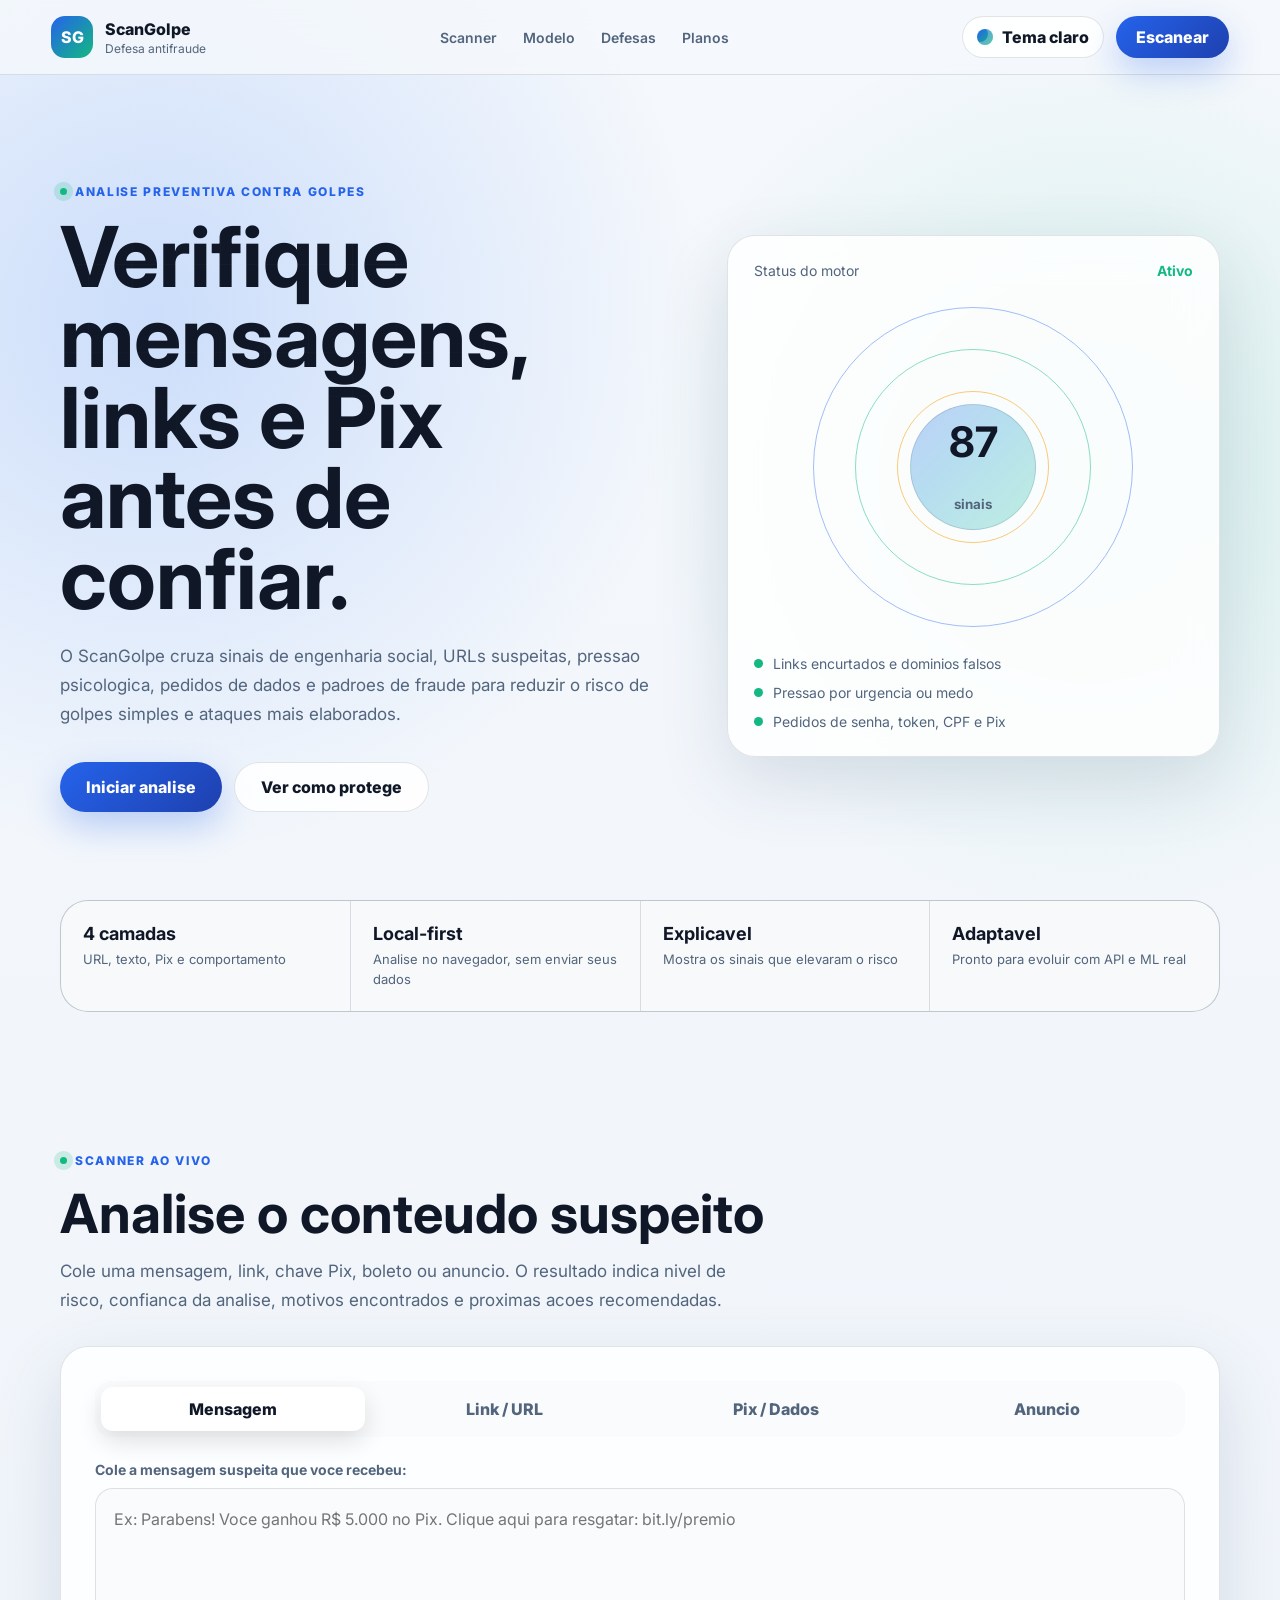
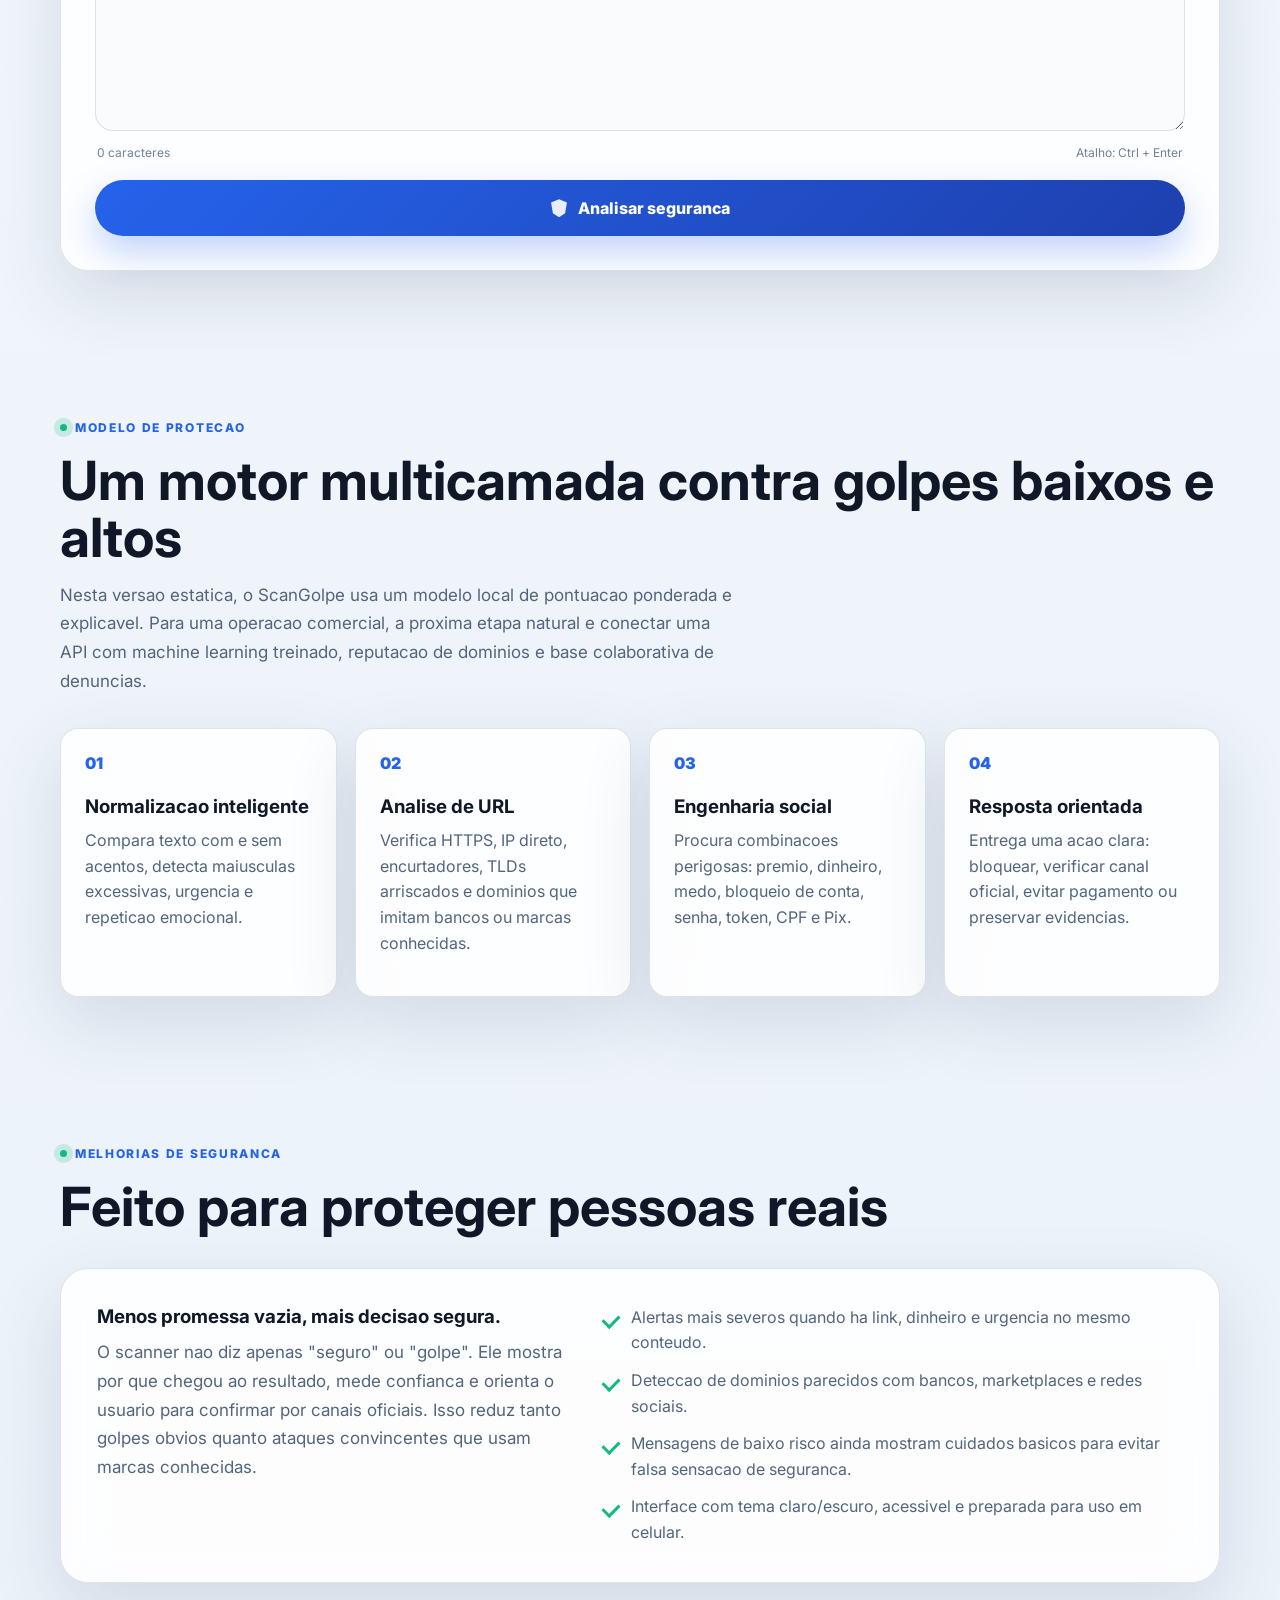
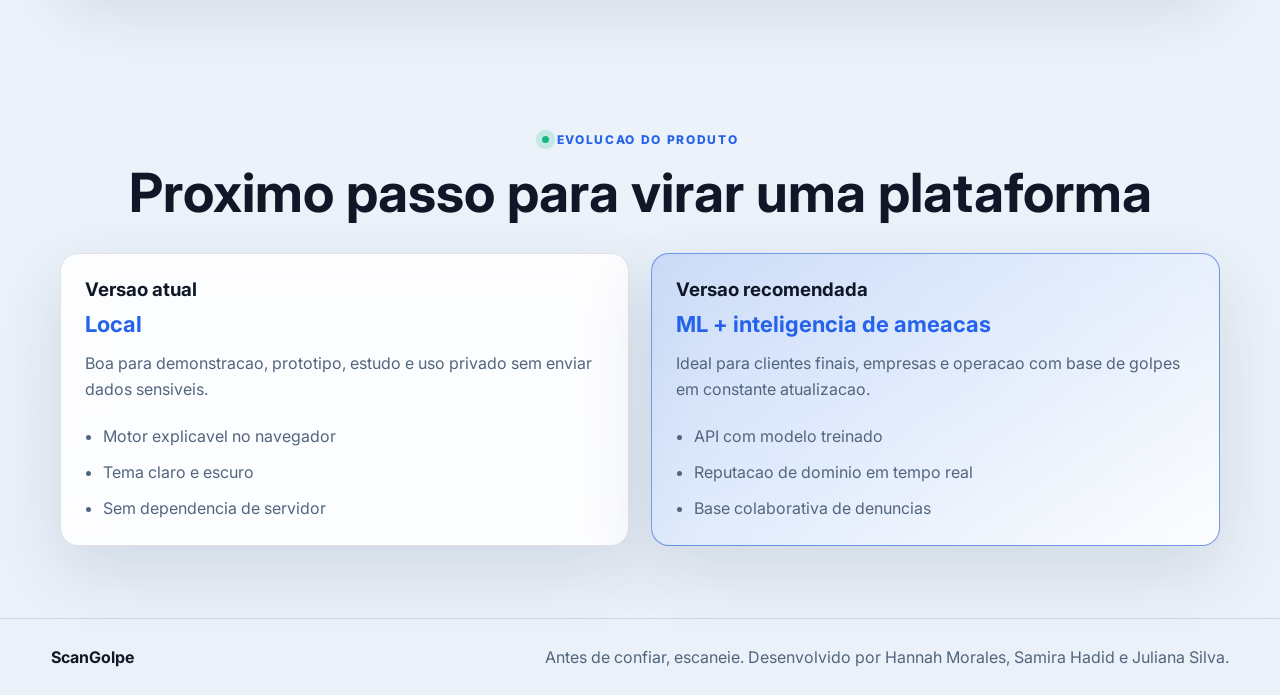
==== commit bad5723b: "Add files via upload" ====
--- a/index.html
+++ b/index.html
@@ -1,1403 +1,228 @@
 <!DOCTYPE html>
 <html lang="pt-BR">
 <head>
-<meta charset="UTF-8">
-<meta name="viewport" content="width=device-width, initial-scale=1.0">
-<title>ScanGolpe — Antes de confiar, escaneie.</title>
-<link rel="preconnect" href="https://fonts.googleapis.com">
-<link href="https://fonts.googleapis.com/css2?family=Syne:wght@400;600;700;800&family=DM+Sans:ital,wght@0,300;0,400;0,500;1,300&display=swap" rel="stylesheet">
-<style>
-  :root {
-    --blue-deep: #0A1628;
-    --blue-dark: #0D2047;
-    --blue-mid: #1A3A6B;
-    --blue-bright: #1565E8;
-    --blue-electric: #2979FF;
-    --blue-light: #5B9BFF;
-    --blue-pale: #C8DDFF;
-    --sky: #E6F0FF;
-    --white: #FFFFFF;
-    --green: #00C48C;
-    --yellow: #FFB800;
-    --red: #FF4757;
-    --text-muted: #8BA3C7;
-    --glass: rgba(255,255,255,0.06);
-    --glass-border: rgba(255,255,255,0.12);
-  }
- 
-  * { margin: 0; padding: 0; box-sizing: border-box; }
- 
-  html { scroll-behavior: smooth; }
- 
-  body {
-    font-family: 'DM Sans', sans-serif;
-    background: var(--blue-deep);
-    color: var(--white);
-    overflow-x: hidden;
-  }
- 
-  /* ── NOISE OVERLAY ── */
-  body::before {
-    content: '';
-    position: fixed;
-    inset: 0;
-    background-image: url("data:image/svg+xml,%3Csvg viewBox='0 0 256 256' xmlns='http://www.w3.org/2000/svg'%3E%3Cfilter id='noise'%3E%3CfeTurbulence type='fractalNoise' baseFrequency='0.9' numOctaves='4' stitchTiles='stitch'/%3E%3C/filter%3E%3Crect width='100%25' height='100%25' filter='url(%23noise)' opacity='0.03'/%3E%3C/svg%3E");
-    pointer-events: none;
-    z-index: 0;
-    opacity: 0.4;
-  }
- 
-  /* ── NAV ── */
-  nav {
-    position: fixed;
-    top: 0; left: 0; right: 0;
-    z-index: 100;
-    padding: 18px 48px;
-    display: flex;
-    align-items: center;
-    justify-content: space-between;
-    background: rgba(10,22,40,0.85);
-    backdrop-filter: blur(20px);
-    border-bottom: 1px solid var(--glass-border);
-  }
- 
-  .nav-logo {
-    font-family: 'Syne', sans-serif;
-    font-weight: 800;
-    font-size: 22px;
-    letter-spacing: -0.5px;
-    color: var(--white);
-    display: flex;
-    align-items: center;
-    gap: 10px;
-  }
- 
-  .nav-logo .shield {
-    width: 32px; height: 32px;
-    background: linear-gradient(135deg, var(--blue-electric), var(--blue-light));
-    border-radius: 8px;
-    display: flex;
-    align-items: center;
-    justify-content: center;
-    font-size: 16px;
-  }
- 
-  .nav-links {
-    display: flex;
-    gap: 36px;
-    list-style: none;
-  }
- 
-  .nav-links a {
-    color: var(--text-muted);
-    text-decoration: none;
-    font-size: 14px;
-    font-weight: 500;
-    transition: color 0.2s;
-  }
- 
-  .nav-links a:hover { color: var(--white); }
- 
-  .nav-cta {
-    background: var(--blue-electric);
-    color: var(--white);
-    border: none;
-    padding: 10px 24px;
-    border-radius: 100px;
-    font-size: 14px;
-    font-weight: 600;
-    cursor: pointer;
-    transition: all 0.2s;
-    font-family: 'DM Sans', sans-serif;
-  }
- 
-  .nav-cta:hover { background: var(--blue-light); transform: translateY(-1px); }
- 
-  /* ── HERO ── */
-  .hero {
-    min-height: 100vh;
-    display: flex;
-    align-items: center;
-    justify-content: center;
-    text-align: center;
-    padding: 120px 24px 80px;
-    position: relative;
-    overflow: hidden;
-  }
- 
-  .hero-orb {
-    position: absolute;
-    border-radius: 50%;
-    filter: blur(80px);
-    pointer-events: none;
-  }
- 
-  .orb1 {
-    width: 600px; height: 600px;
-    background: radial-gradient(circle, rgba(21,101,232,0.35) 0%, transparent 70%);
-    top: -100px; left: 50%;
-    transform: translateX(-50%);
-    animation: pulse 6s ease-in-out infinite;
-  }
- 
-  .orb2 {
-    width: 400px; height: 400px;
-    background: radial-gradient(circle, rgba(0,196,140,0.15) 0%, transparent 70%);
-    bottom: 0; right: -100px;
-    animation: pulse 8s ease-in-out infinite reverse;
-  }
- 
-  .orb3 {
-    width: 300px; height: 300px;
-    background: radial-gradient(circle, rgba(255,71,87,0.1) 0%, transparent 70%);
-    top: 200px; left: -50px;
-    animation: pulse 7s ease-in-out infinite;
-  }
- 
-  @keyframes pulse {
-    0%, 100% { transform: translateX(-50%) scale(1); opacity: 1; }
-    50% { transform: translateX(-50%) scale(1.1); opacity: 0.7; }
-  }
- 
-  .orb2, .orb3 { animation: pulseSimple 7s ease-in-out infinite; }
-  @keyframes pulseSimple {
-    0%, 100% { transform: scale(1); opacity: 1; }
-    50% { transform: scale(1.15); opacity: 0.6; }
-  }
- 
-  .hero-badge {
-    display: inline-flex;
-    align-items: center;
-    gap: 8px;
-    background: var(--glass);
-    border: 1px solid var(--glass-border);
-    border-radius: 100px;
-    padding: 8px 18px;
-    font-size: 13px;
-    color: var(--blue-light);
-    margin-bottom: 28px;
-    backdrop-filter: blur(10px);
-    animation: fadeUp 0.8s ease both;
-  }
- 
-  .badge-dot {
-    width: 7px; height: 7px;
-    background: var(--green);
-    border-radius: 50%;
-    animation: blink 2s ease-in-out infinite;
-  }
- 
-  @keyframes blink {
-    0%, 100% { opacity: 1; }
-    50% { opacity: 0.3; }
-  }
- 
-  .hero h1 {
-    font-family: 'Syne', sans-serif;
-    font-size: clamp(42px, 7vw, 88px);
-    font-weight: 800;
-    line-height: 1.0;
-    letter-spacing: -2px;
-    margin-bottom: 24px;
-    animation: fadeUp 0.8s 0.1s ease both;
-  }
- 
-  .hero h1 .accent {
-    background: linear-gradient(90deg, var(--blue-electric), var(--blue-light));
-    -webkit-background-clip: text;
-    -webkit-text-fill-color: transparent;
-    background-clip: text;
-  }
- 
-  .hero-sub {
-    font-size: clamp(16px, 2vw, 20px);
-    color: var(--text-muted);
-    max-width: 560px;
-    margin: 0 auto 40px;
-    line-height: 1.6;
-    font-weight: 300;
-    animation: fadeUp 0.8s 0.2s ease both;
-  }
- 
-  .hero-actions {
-    display: flex;
-    gap: 16px;
-    justify-content: center;
-    flex-wrap: wrap;
-    animation: fadeUp 0.8s 0.3s ease both;
-  }
- 
-  .btn-primary {
-    background: linear-gradient(135deg, var(--blue-electric), var(--blue-bright));
-    color: white;
-    border: none;
-    padding: 16px 36px;
-    border-radius: 100px;
-    font-size: 16px;
-    font-weight: 600;
-    cursor: pointer;
-    transition: all 0.3s;
-    font-family: 'DM Sans', sans-serif;
-    box-shadow: 0 8px 32px rgba(41,121,255,0.4);
-  }
- 
-  .btn-primary:hover { transform: translateY(-3px); box-shadow: 0 16px 48px rgba(41,121,255,0.5); }
- 
-  .btn-secondary {
-    background: var(--glass);
-    color: white;
-    border: 1px solid var(--glass-border);
-    padding: 16px 36px;
-    border-radius: 100px;
-    font-size: 16px;
-    font-weight: 500;
-    cursor: pointer;
-    transition: all 0.3s;
-    font-family: 'DM Sans', sans-serif;
-    backdrop-filter: blur(10px);
-  }
- 
-  .btn-secondary:hover { background: rgba(255,255,255,0.12); transform: translateY(-2px); }
- 
-  @keyframes fadeUp {
-    from { opacity: 0; transform: translateY(24px); }
-    to { opacity: 1; transform: translateY(0); }
-  }
- 
-  /* ── STATS BAR ── */
-  .stats-bar {
-    display: flex;
-    justify-content: center;
-    gap: 64px;
-    padding: 48px 24px;
-    border-top: 1px solid var(--glass-border);
-    border-bottom: 1px solid var(--glass-border);
-    background: var(--glass);
-    flex-wrap: wrap;
-    position: relative;
-    z-index: 1;
-  }
- 
-  .stat-item { text-align: center; }
- 
-  .stat-num {
-    font-family: 'Syne', sans-serif;
-    font-size: 36px;
-    font-weight: 800;
-    color: var(--blue-light);
-    display: block;
-    margin-bottom: 4px;
-  }
- 
-  .stat-label {
-    font-size: 13px;
-    color: var(--text-muted);
-    font-weight: 400;
-  }
- 
-  /* ── SCANNER SECTION ── */
-  .scanner-section {
-    padding: 100px 24px;
-    max-width: 900px;
-    margin: 0 auto;
-    position: relative;
-    z-index: 1;
-  }
- 
-  .section-tag {
-    font-size: 12px;
-    font-weight: 600;
-    letter-spacing: 2px;
-    text-transform: uppercase;
-    color: var(--blue-light);
-    margin-bottom: 16px;
-    display: block;
-  }
- 
-  .section-title {
-    font-family: 'Syne', sans-serif;
-    font-size: clamp(32px, 5vw, 52px);
-    font-weight: 800;
-    line-height: 1.1;
-    letter-spacing: -1px;
-    margin-bottom: 16px;
-  }
- 
-  .section-sub {
-    color: var(--text-muted);
-    font-size: 17px;
-    line-height: 1.6;
-    max-width: 540px;
-    margin-bottom: 48px;
-    font-weight: 300;
-  }
- 
-  /* SCANNER CARD */
-  .scanner-card {
-    background: linear-gradient(145deg, rgba(26,58,107,0.5), rgba(13,32,71,0.8));
-    border: 1px solid var(--glass-border);
-    border-radius: 24px;
-    padding: 40px;
-    backdrop-filter: blur(20px);
-    box-shadow: 0 32px 80px rgba(0,0,0,0.4);
-  }
- 
-  .scan-tabs {
-    display: flex;
-    gap: 8px;
-    margin-bottom: 28px;
-    background: rgba(0,0,0,0.3);
-    border-radius: 12px;
-    padding: 4px;
-  }
- 
-  .scan-tab {
-    flex: 1;
-    padding: 10px;
-    border: none;
-    border-radius: 9px;
-    background: transparent;
-    color: var(--text-muted);
-    font-size: 13px;
-    font-weight: 500;
-    cursor: pointer;
-    transition: all 0.2s;
-    font-family: 'DM Sans', sans-serif;
-    display: flex;
-    align-items: center;
-    justify-content: center;
-    gap: 6px;
-  }
- 
-  .scan-tab.active {
-    background: var(--blue-mid);
-    color: var(--white);
-  }
- 
-  .scan-tab:hover:not(.active) { color: var(--white); }
- 
-  .scan-input-area {
-    margin-bottom: 20px;
-  }
- 
-  .scan-input-area label {
-    display: block;
-    font-size: 13px;
-    color: var(--text-muted);
-    margin-bottom: 10px;
-    font-weight: 500;
-  }
- 
-  .scan-textarea {
-    width: 100%;
-    background: rgba(0,0,0,0.4);
-    border: 1px solid var(--glass-border);
-    border-radius: 14px;
-    padding: 16px 20px;
-    color: var(--white);
-    font-size: 15px;
-    font-family: 'DM Sans', sans-serif;
-    resize: vertical;
-    min-height: 120px;
-    outline: none;
-    transition: border-color 0.2s;
-    line-height: 1.5;
-  }
- 
-  .scan-textarea::placeholder { color: rgba(139,163,199,0.5); }
-  .scan-textarea:focus { border-color: var(--blue-electric); }
- 
-  .scan-btn {
-    width: 100%;
-    padding: 16px;
-    background: linear-gradient(135deg, var(--blue-electric), var(--blue-bright));
-    border: none;
-    border-radius: 14px;
-    color: white;
-    font-size: 16px;
-    font-weight: 600;
-    cursor: pointer;
-    font-family: 'DM Sans', sans-serif;
-    display: flex;
-    align-items: center;
-    justify-content: center;
-    gap: 10px;
-    transition: all 0.3s;
-    box-shadow: 0 8px 24px rgba(41,121,255,0.35);
-  }
- 
-  .scan-btn:hover:not(:disabled) { transform: translateY(-2px); box-shadow: 0 12px 36px rgba(41,121,255,0.5); }
-  .scan-btn:disabled { opacity: 0.5; cursor: not-allowed; }
- 
-  /* RESULT */
-  .result-box {
-    margin-top: 24px;
-    border-radius: 16px;
-    overflow: hidden;
-    display: none;
-    animation: fadeUp 0.5s ease both;
-  }
- 
-  .result-box.show { display: block; }
- 
-  .result-header {
-    padding: 20px 24px;
-    display: flex;
-    align-items: center;
-    gap: 14px;
-  }
- 
-  .result-icon {
-    width: 48px; height: 48px;
-    border-radius: 12px;
-    display: flex;
-    align-items: center;
-    justify-content: center;
-    font-size: 24px;
-    flex-shrink: 0;
-  }
- 
-  .result-level {
-    font-family: 'Syne', sans-serif;
-    font-size: 20px;
-    font-weight: 700;
-    margin-bottom: 2px;
-  }
- 
-  .result-subtitle { font-size: 13px; opacity: 0.7; }
- 
-  .result-body {
-    padding: 0 24px 24px;
-  }
- 
-  .result-analysis {
-    font-size: 15px;
-    line-height: 1.65;
-    color: rgba(255,255,255,0.85);
-    margin-bottom: 20px;
-  }
- 
-  .result-tips { }
- 
-  .result-tips h4 {
-    font-size: 12px;
-    letter-spacing: 1.5px;
-    text-transform: uppercase;
-    opacity: 0.5;
-    margin-bottom: 12px;
-    font-weight: 600;
-  }
- 
-  .tip-item {
-    display: flex;
-    align-items: flex-start;
-    gap: 10px;
-    padding: 10px 0;
-    border-top: 1px solid rgba(255,255,255,0.06);
-    font-size: 14px;
-    line-height: 1.5;
-    color: rgba(255,255,255,0.8);
-  }
- 
-  .tip-bullet {
-    width: 6px; height: 6px;
-    border-radius: 50%;
-    margin-top: 5px;
-    flex-shrink: 0;
-  }
- 
-  .loading-indicator {
-    display: flex;
-    align-items: center;
-    gap: 12px;
-    padding: 20px;
-    color: var(--text-muted);
-    font-size: 15px;
-  }
- 
-  .spinner {
-    width: 20px; height: 20px;
-    border: 2px solid rgba(255,255,255,0.1);
-    border-top-color: var(--blue-light);
-    border-radius: 50%;
-    animation: spin 0.8s linear infinite;
-  }
- 
-  @keyframes spin { to { transform: rotate(360deg); } }
- 
-  /* ── HOW IT WORKS ── */
-  .how-section {
-    padding: 100px 24px;
-    max-width: 1100px;
-    margin: 0 auto;
-    position: relative;
-    z-index: 1;
-  }
- 
-  .steps-grid {
-    display: grid;
-    grid-template-columns: repeat(3, 1fr);
-    gap: 24px;
-    margin-top: 60px;
-  }
- 
-  .step-card {
-    background: linear-gradient(145deg, rgba(26,58,107,0.3), rgba(13,32,71,0.5));
-    border: 1px solid var(--glass-border);
-    border-radius: 20px;
-    padding: 32px;
-    position: relative;
-    overflow: hidden;
-    transition: transform 0.3s;
-  }
- 
-  .step-card:hover { transform: translateY(-4px); }
- 
-  .step-card::before {
-    content: '';
-    position: absolute;
-    top: 0; left: 0; right: 0;
-    height: 2px;
-    background: linear-gradient(90deg, var(--blue-electric), transparent);
-  }
- 
-  .step-num {
-    font-family: 'Syne', sans-serif;
-    font-size: 64px;
-    font-weight: 800;
-    color: rgba(255,255,255,0.04);
-    position: absolute;
-    top: 16px; right: 24px;
-    line-height: 1;
-  }
- 
-  .step-icon {
-    font-size: 36px;
-    margin-bottom: 20px;
-    display: block;
-  }
- 
-  .step-title {
-    font-family: 'Syne', sans-serif;
-    font-size: 18px;
-    font-weight: 700;
-    margin-bottom: 10px;
-  }
- 
-  .step-desc {
-    font-size: 14px;
-    color: var(--text-muted);
-    line-height: 1.6;
-  }
- 
-  /* ── FEATURES ── */
-  .features-section {
-    padding: 100px 24px;
-    max-width: 1100px;
-    margin: 0 auto;
-    position: relative;
-    z-index: 1;
-  }
- 
-  .features-grid {
-    display: grid;
-    grid-template-columns: repeat(2, 1fr);
-    gap: 20px;
-    margin-top: 60px;
-  }
- 
-  .feature-card {
-    background: linear-gradient(145deg, rgba(26,58,107,0.25), rgba(13,32,71,0.4));
-    border: 1px solid var(--glass-border);
-    border-radius: 20px;
-    padding: 28px;
-    display: flex;
-    gap: 20px;
-    align-items: flex-start;
-    transition: all 0.3s;
-  }
- 
-  .feature-card:hover {
-    border-color: rgba(41,121,255,0.3);
-    background: linear-gradient(145deg, rgba(41,121,255,0.1), rgba(13,32,71,0.5));
-  }
- 
-  .feat-icon {
-    width: 52px; height: 52px;
-    background: linear-gradient(135deg, rgba(41,121,255,0.2), rgba(41,121,255,0.05));
-    border: 1px solid rgba(41,121,255,0.2);
-    border-radius: 14px;
-    display: flex;
-    align-items: center;
-    justify-content: center;
-    font-size: 24px;
-    flex-shrink: 0;
-  }
- 
-  .feat-content {}
- 
-  .feat-title {
-    font-family: 'Syne', sans-serif;
-    font-size: 16px;
-    font-weight: 700;
-    margin-bottom: 6px;
-  }
- 
-  .feat-desc {
-    font-size: 14px;
-    color: var(--text-muted);
-    line-height: 1.5;
-  }
- 
-  /* ── AUDIENCE ── */
-  .audience-section {
-    padding: 100px 24px;
-    max-width: 1100px;
-    margin: 0 auto;
-    position: relative;
-    z-index: 1;
-  }
- 
-  .audience-pills {
-    display: flex;
-    flex-wrap: wrap;
-    gap: 12px;
-    margin-top: 40px;
-  }
- 
-  .pill {
-    background: var(--glass);
-    border: 1px solid var(--glass-border);
-    border-radius: 100px;
-    padding: 12px 24px;
-    font-size: 15px;
-    display: flex;
-    align-items: center;
-    gap: 10px;
-    backdrop-filter: blur(10px);
-    transition: all 0.2s;
-  }
- 
-  .pill:hover { border-color: var(--blue-electric); background: rgba(41,121,255,0.1); }
- 
-  /* ── PLANS ── */
-  .plans-section {
-    padding: 100px 24px;
-    max-width: 900px;
-    margin: 0 auto;
-    position: relative;
-    z-index: 1;
-  }
- 
-  .plans-grid {
-    display: grid;
-    grid-template-columns: 1fr 1fr;
-    gap: 20px;
-    margin-top: 60px;
-  }
- 
-  .plan-card {
-    background: linear-gradient(145deg, rgba(26,58,107,0.3), rgba(13,32,71,0.5));
-    border: 1px solid var(--glass-border);
-    border-radius: 24px;
-    padding: 36px;
-  }
- 
-  .plan-card.featured {
-    background: linear-gradient(145deg, rgba(41,121,255,0.15), rgba(13,32,71,0.7));
-    border-color: rgba(41,121,255,0.4);
-    position: relative;
-    overflow: hidden;
-  }
- 
-  .plan-card.featured::after {
-    content: 'RECOMENDADO';
-    position: absolute;
-    top: 16px; right: -28px;
-    background: var(--blue-electric);
-    color: white;
-    font-size: 10px;
-    font-weight: 700;
-    letter-spacing: 1px;
-    padding: 4px 40px;
-    transform: rotate(45deg);
-  }
- 
-  .plan-name {
-    font-family: 'Syne', sans-serif;
-    font-size: 22px;
-    font-weight: 700;
-    margin-bottom: 8px;
-  }
- 
-  .plan-price {
-    font-family: 'Syne', sans-serif;
-    font-size: 42px;
-    font-weight: 800;
-    color: var(--blue-light);
-    margin-bottom: 4px;
-  }
- 
-  .plan-price span {
-    font-size: 18px;
-    color: var(--text-muted);
-    font-weight: 400;
-  }
- 
-  .plan-desc {
-    font-size: 13px;
-    color: var(--text-muted);
-    margin-bottom: 28px;
-  }
- 
-  .plan-features { list-style: none; margin-bottom: 32px; }
- 
-  .plan-features li {
-    padding: 10px 0;
-    font-size: 14px;
-    color: rgba(255,255,255,0.8);
-    border-bottom: 1px solid rgba(255,255,255,0.05);
-    display: flex;
-    align-items: center;
-    gap: 10px;
-  }
- 
-  .plan-features li::before {
-    content: '✓';
-    color: var(--green);
-    font-weight: 700;
-    flex-shrink: 0;
-  }
- 
-  .plan-btn {
-    width: 100%;
-    padding: 14px;
-    border-radius: 12px;
-    font-size: 15px;
-    font-weight: 600;
-    cursor: pointer;
-    font-family: 'DM Sans', sans-serif;
-    border: none;
-    transition: all 0.2s;
-  }
- 
-  .plan-btn.outline {
-    background: transparent;
-    border: 1px solid var(--glass-border);
-    color: white;
-  }
- 
-  .plan-btn.solid {
-    background: linear-gradient(135deg, var(--blue-electric), var(--blue-bright));
-    color: white;
-    box-shadow: 0 8px 24px rgba(41,121,255,0.35);
-  }
- 
-  .plan-btn:hover { transform: translateY(-2px); }
- 
-  /* ── SLOGAN ── */
-  .slogan-section {
-    text-align: center;
-    padding: 120px 24px;
-    position: relative;
-    z-index: 1;
-    border-top: 1px solid var(--glass-border);
-  }
- 
-  .slogan-section p {
-    font-family: 'Syne', sans-serif;
-    font-size: clamp(28px, 5vw, 60px);
-    font-weight: 800;
-    line-height: 1.15;
-    letter-spacing: -1px;
-    max-width: 700px;
-    margin: 0 auto 36px;
-  }
- 
-  .slogan-section p .accent {
-    background: linear-gradient(90deg, var(--blue-electric), var(--green));
-    -webkit-background-clip: text;
-    -webkit-text-fill-color: transparent;
-    background-clip: text;
-  }
- 
-  /* ── FOOTER ── */
-  footer {
-    border-top: 1px solid var(--glass-border);
-    padding: 48px 24px;
-    text-align: center;
-    position: relative;
-    z-index: 1;
-  }
- 
-  .footer-logo {
-    font-family: 'Syne', sans-serif;
-    font-size: 20px;
-    font-weight: 800;
-    margin-bottom: 12px;
-    color: var(--white);
-  }
- 
-  footer p {
-    font-size: 13px;
-    color: var(--text-muted);
-  }
- 
-  /* ── RISK COLORS ── */
-  .risk-low .result-header { background: rgba(0,196,140,0.12); }
-  .risk-low .result-icon { background: rgba(0,196,140,0.2); }
-  .risk-low .result-level { color: var(--green); }
-  .risk-low { border: 1px solid rgba(0,196,140,0.25); background: rgba(0,196,140,0.05); }
- 
-  .risk-medium .result-header { background: rgba(255,184,0,0.12); }
-  .risk-medium .result-icon { background: rgba(255,184,0,0.2); }
-  .risk-medium .result-level { color: var(--yellow); }
-  .risk-medium { border: 1px solid rgba(255,184,0,0.25); background: rgba(255,184,0,0.05); }
- 
-  .risk-high .result-header { background: rgba(255,71,87,0.12); }
-  .risk-high .result-icon { background: rgba(255,71,87,0.2); }
-  .risk-high .result-level { color: var(--red); }
-  .risk-high { border: 1px solid rgba(255,71,87,0.25); background: rgba(255,71,87,0.05); }
- 
-  /* ── RESPONSIVE ── */
-  @media (max-width: 768px) {
-    nav { padding: 16px 20px; }
-    .nav-links { display: none; }
-    .steps-grid, .features-grid, .plans-grid { grid-template-columns: 1fr; }
-    .scan-tabs { flex-wrap: wrap; }
-  }
-</style>
+  <meta charset="UTF-8">
+  <meta name="viewport" content="width=device-width, initial-scale=1.0">
+  <meta name="description" content="ScanGolpe analisa links, mensagens, Pix e ofertas suspeitas com um motor local de deteccao de golpes digitais.">
+  <title>ScanGolpe | Protecao contra golpes digitais</title>
+  <link rel="preconnect" href="https://fonts.googleapis.com">
+  <link rel="preconnect" href="https://fonts.gstatic.com" crossorigin>
+  <link href="https://fonts.googleapis.com/css2?family=Inter:wght@400;500;600;700;800&display=swap" rel="stylesheet">
+  <link rel="stylesheet" href="styles.css">
 </head>
 <body>
- 
-<!-- NAV -->
-<nav>
-  <div class="nav-logo">
-    <div class="shield">🛡️</div>
-    ScanGolpe
-  </div>
-  <ul class="nav-links">
-    <li><a href="#scanner">Scanner</a></li>
-    <li><a href="#como-funciona">Como Funciona</a></li>
-    <li><a href="#funcionalidades">Funcionalidades</a></li>
-    <li><a href="#planos">Planos</a></li>
-  </ul>
-  <button class="nav-cta" onclick="document.getElementById('scanner').scrollIntoView({behavior:'smooth'})">Escanear Agora</button>
-</nav>
- 
-<!-- HERO -->
-<section class="hero">
-  <div class="hero-orb orb1"></div>
-  <div class="hero-orb orb2"></div>
-  <div class="hero-orb orb3"></div>
- 
-  <div style="position:relative;z-index:1;">
-    <div class="hero-badge">
-      <div class="badge-dot"></div>
-      IA treinada em golpes reais brasileiros
+  <header class="app-header">
+    <a class="brand" href="#inicio" aria-label="ScanGolpe inicio">
+      <span class="brand-mark" aria-hidden="true">SG</span>
+      <span>
+        <strong>ScanGolpe</strong>
+        <small>Defesa antifraude</small>
+      </span>
+    </a>
+
+    <nav class="main-nav" aria-label="Navegacao principal">
+      <a href="#scanner">Scanner</a>
+      <a href="#modelo">Modelo</a>
+      <a href="#defesas">Defesas</a>
+      <a href="#planos">Planos</a>
+    </nav>
+
+    <div class="header-actions">
+      <button class="theme-toggle" id="theme-toggle" type="button" aria-label="Alternar tema claro ou escuro">
+        <span class="theme-icon" aria-hidden="true"></span>
+        <span id="theme-label">Tema escuro</span>
+      </button>
+      <a class="header-cta" href="#scanner">Escanear</a>
     </div>
- 
-    <h1>
-      O primeiro<br>
-      <span class="accent">detector inteligente</span><br>
-      contra golpes digitais
-    </h1>
- 
-    <p class="hero-sub">
-      Cole um link, mensagem, número de Pix ou anúncio suspeito.
-      Em segundos, nossa IA analisa e te protege.
-    </p>
- 
-    <div class="hero-actions">
-      <button class="btn-primary" onclick="document.getElementById('scanner').scrollIntoView({behavior:'smooth'})">
-        🔍 Escanear Agora — Grátis
-      </button>
-      <button class="btn-secondary" onclick="document.getElementById('como-funciona').scrollIntoView({behavior:'smooth'})">
-        Como funciona →
-      </button>
-    </div>
-  </div>
-</section>
- 
-<!-- STATS -->
-<div class="stats-bar">
-  <div class="stat-item">
-    <span class="stat-num">98%</span>
-    <span class="stat-label">Taxa de detecção</span>
-  </div>
-  <div class="stat-item">
-    <span class="stat-num">< 5s</span>
-    <span class="stat-label">Análise instantânea</span>
-  </div>
-  <div class="stat-item">
-    <span class="stat-num">50k+</span>
-    <span class="stat-label">Golpes catalogados</span>
-  </div>
-  <div class="stat-item">
-    <span class="stat-num">100%</span>
-    <span class="stat-label">Gratuito no plano básico</span>
-  </div>
-</div>
- 
-<!-- SCANNER -->
-<section class="scanner-section" id="scanner">
-  <span class="section-tag">🔍 Scanner ao vivo</span>
-  <h2 class="section-title">Antes de confiar,<br>escaneie.</h2>
-  <p class="section-sub">Cole qualquer conteúdo suspeito abaixo. Nossa IA analisa em tempo real usando padrões de milhares de golpes reais.</p>
- 
-  <div class="scanner-card">
-    <div class="scan-tabs">
-      <button class="scan-tab active" onclick="setTab(this, 'mensagem')">💬 Mensagem</button>
-      <button class="scan-tab" onclick="setTab(this, 'link')">🔗 Link / URL</button>
-      <button class="scan-tab" onclick="setTab(this, 'pix')">💸 Pix / Dados</button>
-      <button class="scan-tab" onclick="setTab(this, 'anuncio')">📢 Anúncio</button>
-    </div>
- 
-    <div class="scan-input-area">
-      <label id="scan-label">Cole a mensagem suspeita que você recebeu:</label>
-      <textarea class="scan-textarea" id="scan-input" placeholder="Ex: Parabéns! Você ganhou R$ 5.000 no Pix. Clique aqui para resgatar: bit.ly/premio..."></textarea>
-    </div>
- 
-    <button class="scan-btn" id="scan-btn" onclick="analisarConteudo()">
-      🛡️ Analisar com IA
-    </button>
- 
-    <div class="result-box" id="result-box">
-      <!-- preenchido via JS -->
-    </div>
-  </div>
-</section>
- 
-<!-- COMO FUNCIONA -->
-<section class="how-section" id="como-funciona">
-  <span class="section-tag">⚙️ Processo</span>
-  <h2 class="section-title">Como funciona</h2>
-  <p class="section-sub">Três etapas simples, análise poderosa.</p>
- 
-  <div class="steps-grid">
-    <div class="step-card">
-      <span class="step-num">01</span>
-      <span class="step-icon">📤</span>
-      <h3 class="step-title">1. Escaneamento</h3>
-      <p class="step-desc">Você cola um link, mensagem, número de telefone, e-mail, QR Code, Pix ou anúncio suspeito diretamente no scanner.</p>
-    </div>
-    <div class="step-card">
-      <span class="step-num">02</span>
-      <span class="step-icon">🤖</span>
-      <h3 class="step-title">2. IA Analisa</h3>
-      <p class="step-desc">Nossa inteligência artificial detecta palavras suspeitas, pressão psicológica, promessas irreais, urgência falsa e padrões conhecidos de golpe.</p>
-    </div>
-    <div class="step-card">
-      <span class="step-num">03</span>
-      <span class="step-icon">📊</span>
-      <h3 class="step-title">3. Resultado</h3>
-      <p class="step-desc">Você recebe um resultado instantâneo com nível de risco (🟢 Baixo / 🟡 Suspeito / 🔴 Possível Golpe), motivos da análise e o que fazer.</p>
-    </div>
-  </div>
-</section>
- 
-<!-- FUNCIONALIDADES -->
-<section class="features-section" id="funcionalidades">
-  <span class="section-tag">🚀 Funcionalidades</span>
-  <h2 class="section-title">Principais<br>funcionalidades</h2>
- 
-  <div class="features-grid">
-    <div class="feature-card">
-      <div class="feat-icon">🔗</div>
-      <div class="feat-content">
-        <h3 class="feat-title">Detector de Links</h3>
-        <p class="feat-desc">Analisa URLs perigosas, páginas falsas e redirecionamentos maliciosos antes de você clicar.</p>
-      </div>
-    </div>
-    <div class="feature-card">
-      <div class="feat-icon">💬</div>
-      <div class="feat-content">
-        <h3 class="feat-title">Scanner de WhatsApp</h3>
-        <p class="feat-desc">Verifica mensagens suspeitas, tentativas de clonagem de conta e engenharia social.</p>
-      </div>
-    </div>
-    <div class="feature-card">
-      <div class="feat-icon">💸</div>
-      <div class="feat-content">
-        <h3 class="feat-title">Detector de Pix Fraudulento</h3>
-        <p class="feat-desc">Analisa chaves Pix suspeitas, dados bancários e boletos adulterados.</p>
-      </div>
-    </div>
-    <div class="feature-card">
-      <div class="feat-icon">📷</div>
-      <div class="feat-content">
-        <h3 class="feat-title">Verificador de QR Code</h3>
-        <p class="feat-desc">Detecta redirecionamentos maliciosos e QR Codes que levam a páginas de phishing.</p>
-      </div>
-    </div>
-    <div class="feature-card">
-      <div class="feat-icon">🤝</div>
-      <div class="feat-content">
-        <h3 class="feat-title">Banco Colaborativo</h3>
-        <p class="feat-desc">Usuários podem denunciar golpes para alertar outros. Inteligência coletiva da comunidade.</p>
-      </div>
-    </div>
-    <div class="feature-card">
-      <div class="feat-icon">👴</div>
-      <div class="feat-content">
-        <h3 class="feat-title">Modo Idosos</h3>
-        <p class="feat-desc">Interface simplificada com letras maiores, alertas mais claros e linguagem acessível para qualquer idade.</p>
-      </div>
-    </div>
-  </div>
-</section>
- 
-<!-- PÚBLICO ALVO -->
-<section class="audience-section">
-  <span class="section-tag">👥 Público-alvo</span>
-  <h2 class="section-title">Para quem é</h2>
-  <p class="section-sub">O ScanGolpe foi projetado para proteger todo tipo de usuário digital.</p>
- 
-  <div class="audience-pills">
-    <div class="pill">👴 Idosos</div>
-    <div class="pill">📱 Usuários de WhatsApp</div>
-    <div class="pill">🛒 Compradores online</div>
-    <div class="pill">🏪 Pequenas empresas</div>
-    <div class="pill">💸 Usuários de Pix</div>
-    <div class="pill">🌱 Pessoas com pouca experiência digital</div>
-    <div class="pill">👨‍💼 Empreendedores</div>
-    <div class="pill">📧 Usuários de e-mail</div>
-  </div>
-</section>
- 
-<!-- PLANOS -->
-<section class="plans-section" id="planos">
-  <span class="section-tag">💰 Monetização</span>
-  <h2 class="section-title" style="text-align:center;">Planos simples,<br>proteção real</h2>
- 
-  <div class="plans-grid">
-    <div class="plan-card">
-      <div class="plan-name">🟢 Gratuito</div>
-      <div class="plan-price">R$ 0<span>/mês</span></div>
-      <p class="plan-desc">Análises básicas com limite diário</p>
-      <ul class="plan-features">
-        <li>5 análises por dia</li>
-        <li>Scanner de mensagens e links</li>
-        <li>Resultado instantâneo</li>
-        <li>Dicas de segurança</li>
-      </ul>
-      <button class="plan-btn outline">Começar grátis</button>
-    </div>
- 
-    <div class="plan-card featured">
-      <div class="plan-name">⚡ Premium</div>
-      <div class="plan-price">R$ 14<span>.90/mês</span></div>
-      <p class="plan-desc">Proteção completa e sem limites</p>
-      <ul class="plan-features">
-        <li>Análises ilimitadas</li>
-        <li>Monitoramento contínuo</li>
-        <li>Alertas automáticos</li>
-        <li>Proteção familiar (até 5)</li>
-        <li>Histórico de análises</li>
-        <li>Suporte prioritário</li>
-      </ul>
-      <button class="plan-btn solid">Assinar Premium</button>
-    </div>
-  </div>
-</section>
- 
-<!-- SLOGAN -->
-<section class="slogan-section">
-  <p>
-    <span class="accent">Antes de confiar,</span><br>
-    escaneie. 🛡️
-  </p>
-  <button class="btn-primary" onclick="document.getElementById('scanner').scrollIntoView({behavior:'smooth'})">
-    Escanear agora — é grátis
-  </button>
-</section>
- 
-<!-- FOOTER -->
-<footer>
-  <div class="footer-logo">🛡️ ScanGolpe</div>
-  <p>Seu detector inteligente contra golpes digitais.</p>
-  <p style="margin-top:8px;">Desenvolvido por Hannah Morales · Samira Hadid · Juliana Silva</p>
-</footer>
- 
-<script>
-  let currentTab = 'mensagem';
- 
-  const tabLabels = {
-    mensagem: 'Cole a mensagem suspeita que você recebeu (WhatsApp, SMS, e-mail, etc.):',
-    link: 'Cole o link ou URL suspeita para análise:',
-    pix: 'Cole a chave Pix, dados bancários ou boleto suspeito:',
-    anuncio: 'Cole o texto do anúncio ou oferta suspeita:'
-  };
- 
-  const tabPlaceholders = {
-    mensagem: 'Ex: Parabéns! Você ganhou R$ 5.000 no Pix. Clique aqui para resgatar: bit.ly/premio...',
-    link: 'Ex: http://bradesco-seguranca.com.br/atualizar-dados ou qualquer URL suspeita',
-    pix: 'Ex: Chave Pix: 098.765.432-10 — Nome: João da Silva — Banco: XYZ',
-    anuncio: 'Ex: iPhone 15 NOVO por apenas R$ 800! Estoque limitado! Pague via Pix e receba em 24h!'
-  };
- 
-  function setTab(btn, tab) {
-    document.querySelectorAll('.scan-tab').forEach(t => t.classList.remove('active'));
-    btn.classList.add('active');
-    currentTab = tab;
-    document.getElementById('scan-label').textContent = tabLabels[tab];
-    document.getElementById('scan-input').placeholder = tabPlaceholders[tab];
-    document.getElementById('scan-input').value = '';
-    document.getElementById('result-box').classList.remove('show');
-  }
- 
-  // ── ENGINE DE ANÁLISE LOCAL ──────────────────────────────────────────
-  // Funciona 100% no browser, sem servidor. Baseada em padrões reais de
-  // golpes brasileiros catalogados.
- 
-  const PADROES = {
-    alto: {
-      palavras: [
-        /ganhou?\s*r\$\s*[\d.,]+/i, /você\s*foi\s*sorteado/i, /clique\s*(aqui|no\s*link)\s*(para\s*)?(resgatar|receber|sacar)/i,
-        /conta\s*(será\s*)?(bloqueada?|suspensa?|cancelada?)/i, /atualiz[ae]\s*(seus?\s*dados|cadastro)/i,
-        /pix\s*(liberado|disponível|de\s*r\$)/i, /premio\s*de\s*r\$/i, /urgente[!:]/i,
-        /confirm[ae]\s*(agora|já|imediatamente)/i, /banco\s*(central|do\s*brasil)\s*(informa|avisa)/i,
-        /limite\s*(de\s*tempo|expira|vence)/i, /acesso\s*suspeito\s*detect/i,
-        /nubank|itaú|bradesco|caixa|santander|inter.{0,20}(seguran|bloqueio|atualiz)/i,
-        /senha\s*(temporária|provisória|de\s*acesso)/i, /token\s*(expirou|inválido|confirmação)/i,
-        /deposito?\s*(foi|de)\s*r\$/i, /envie\s*(o\s*)?(código|token|sms)/i,
-        /whatsapp.{0,30}(clone|clonado|sequestro)/i, /golpe\s*do\s*pix/i,
-        /falso\s*(motoboy|funcionário|policial)/i
-      ],
-      urls: [
-        /bit\.ly|tinyurl|ow\.ly|t\.co.{0,5}\/[a-z0-9]{4,}/i,
-        /\d{1,3}\.\d{1,3}\.\d{1,3}\.\d{1,3}\//, // IP direto
-        /bradesco-|itau-|nubank-|caixa-|bb-|santander-/i, // domínios falsos
-        /\.xyz$|\.tk$|\.ml$|\.ga$|\.cf$/i,
-        /segurança|seguranca|atualizar|verificar|confirmar/i,
-        /login.{1,20}banco|banco.{1,20}login/i,
-      ]
-    },
-    medio: {
-      palavras: [
-        /promoção\s*(imperdível|relâmpago|exclusiva)/i, /apenas\s*r\$\s*[\d]+.{0,10}(pix|transferência)/i,
-        /últimas?\s*unidades?/i, /estoque\s*limitado/i, /oferta\s*(válida\s*)?por\s*\d+\s*(hora|min)/i,
-        /grátis|gratuito.{0,20}(clique|acesse|saiba)/i, /receba\s*em\s*casa/i,
-        /compre\s*\d+\s*leve\s*\d+/i, /desconto\s*de\s*\d+%/i, /renda\s*extra/i,
-        /trabalhe\s*(em\s*casa|online)/i, /ganhe\s*(dinheiro|r\$)\s*(fácil|rápido|online)/i,
-        /investimento\s*(garantido|seguro|sem\s*risco)/i, /retorno\s*de\s*\d+%/i,
-        /instagram.{0,30}direct/i, /direct\s*message/i,
-        /número\s*(suspeito|desconhecido)/i, /não\s*(reconheço|reconheço)\s*(essa\s*)?cobrança/i
-      ],
-      urls: [
-        /instagram\.com\/direct/i, /wa\.me\/\d{10,}/i,
-        /forms\.(gle|google\.com)/i,
-        /encurtador|curtlink|encurt/i
-      ]
-    }
-  };
- 
-  function analisarLocalmente(texto, tipo) {
-    const t = texto.toLowerCase();
-    let pontuacao = 0;
-    let alertas = [];
-    let tiposDetectados = new Set();
- 
-    // ── Verificação de padrões ALTO risco
-    for (const regex of PADROES.alto.palavras) {
-      if (regex.test(texto)) {
-        pontuacao += 3;
-        tiposDetectados.add('palavra_alto');
-      }
-    }
-    if (tipo === 'link' || tipo === 'mensagem') {
-      for (const regex of PADROES.alto.urls) {
-        if (regex.test(texto)) {
-          pontuacao += 4;
-          tiposDetectados.add('url_alto');
-        }
-      }
-    }
- 
-    // ── Verificação de padrões MÉDIO risco
-    for (const regex of PADROES.medio.palavras) {
-      if (regex.test(texto)) {
-        pontuacao += 2;
-        tiposDetectados.add('palavra_medio');
-      }
-    }
-    if (tipo === 'link' || tipo === 'mensagem') {
-      for (const regex of PADROES.medio.urls) {
-        if (regex.test(texto)) {
-          pontuacao += 2;
-          tiposDetectados.add('url_medio');
-        }
-      }
-    }
- 
-    // ── Sinais gerais
-    const exclamacoes = (texto.match(/!/g) || []).length;
-    if (exclamacoes >= 3) { pontuacao += 1; tiposDetectados.add('exclamacoes'); }
- 
-    const palavrasCapital = (texto.match(/\b[A-Z]{3,}\b/g) || []).length;
-    if (palavrasCapital >= 2) { pontuacao += 1; tiposDetectados.add('caps'); }
- 
-    const temLink = /https?:\/\/\S+/.test(texto);
-    const temValorMonetario = /r\$\s*[\d.,]+/i.test(texto);
-    const temUrgencia = /urgente|imediato|agora|hoje|última chance|expira/i.test(texto);
-    const temPedidoDados = /cpf|rg|senha|token|código|cartão|conta|agência/i.test(texto);
-    const temNomeBanco = /nubank|itaú|bradesco|caixa|banco do brasil|santander|inter|picpay/i.test(texto);
- 
-    if (temUrgencia) { pontuacao += 2; tiposDetectados.add('urgencia'); }
-    if (temPedidoDados) { pontuacao += 2; tiposDetectados.add('dados_pessoais'); }
-    if (temLink && temValorMonetario && temUrgencia) { pontuacao += 3; tiposDetectados.add('combo_perigoso'); }
- 
-    // ── Análise específica por tipo
-    if (tipo === 'pix') {
-      if (temNomeBanco && temLink) { pontuacao += 3; tiposDetectados.add('pix_banco_link'); }
-      if (/chave\s*pix.{0,50}(clique|acesse|confirme)/i.test(texto)) { pontuacao += 4; tiposDetectados.add('pix_acao'); }
-    }
- 
-    if (tipo === 'link') {
-      // Link do Instagram Direct é suspeito vindo de contexto de golpe
-      if (/instagram\.com\/direct/i.test(texto)) { pontuacao += 2; tiposDetectados.add('ig_direct'); }
-      // Links encurtados sem contexto
-      if (/bit\.ly|tinyurl|ow\.ly/.test(texto)) { pontuacao += 3; tiposDetectados.add('link_encurtado'); }
-    }
- 
-    // ── Determinar nível de risco
-    let risco, nivel_texto, emoji;
-    if (pontuacao >= 5) {
-      risco = 'alto'; nivel_texto = 'POSSÍVEL GOLPE'; emoji = '🔴';
-    } else if (pontuacao >= 2) {
-      risco = 'medio'; nivel_texto = 'Suspeito'; emoji = '🟡';
-    } else {
-      risco = 'baixo'; nivel_texto = 'Baixo Risco'; emoji = '🟢';
-    }
- 
-    // ── Gerar análise textual contextualizada
-    const analises = {
-      alto: [
-        tiposDetectados.has('url_alto') ?
-          'Este link apresenta características típicas de phishing: domínio falso que imita banco ou serviço oficial. Criminosos criam sites quase idênticos aos originais para roubar seus dados.' :
-          tiposDetectados.has('pix_acao') ?
-          'Detectamos padrão de golpe de Pix: mensagem induz você a clicar em link para "confirmar" ou "liberar" um Pix. Instituições financeiras nunca pedem isso por mensagem.' :
-          tiposDetectados.has('combo_perigoso') ?
-          'Combinação altamente suspeita: link + valor em dinheiro + urgência. Este é o padrão clássico de fraudes digitais brasileiras. Não clique em nada.' :
-          'Múltiplos indicadores de golpe detectados: linguagem de pressão, promessas financeiras e pedido de ação imediata são marcas registradas de fraudes digitais.'
-      ],
-      medio: [
-        tiposDetectados.has('ig_direct') ?
-          'Link para DM do Instagram pode ser legítimo, mas é muito usado em golpes de vendas falsas e perfis falsos. Verifique se conhece quem enviou e se o perfil é verificado.' :
-          tiposDetectados.has('url_medio') ?
-          'O link ou contexto tem características que merecem atenção. Pode ser uma promoção real, mas os padrões encontrados são comuns em golpes de compra online.' :
-          'Conteúdo com alguns sinais de alerta: promessas de ganho fácil, descontos muito altos ou urgência criada artificialmente. Proceda com cautela.'
-      ],
-      baixo: [
-        'Não foram detectados padrões conhecidos de golpe neste conteúdo. Parece seguro, mas mantenha sempre a atenção — nenhum sistema é 100% infalível.'
-      ]
-    };
- 
-    const analise = analises[risco][Math.floor(Math.random() * analises[risco].length)];
- 
-    // ── Gerar dicas contextuais
-    const dicas_por_risco = {
-      alto: [
-        tiposDetectados.has('url_alto') && 'Domínio suspeito: imita nome de banco/empresa conhecida mas é falso',
-        tiposDetectados.has('palavra_alto') && 'Linguagem de pressão psicológica detectada ("urgente", "bloqueio", "ganhou")',
-        tiposDetectados.has('dados_pessoais') && 'Pedido de dados pessoais ou bancários — nunca forneça por mensagem',
-        tiposDetectados.has('combo_perigoso') && 'Combinação link + dinheiro + urgência = padrão clássico de fraude',
-        tiposDetectados.has('pix_acao') && 'Golpe do Pix: nenhum banco pede confirmação de Pix por link externo',
-        tiposDetectados.has('exclamacoes') && 'Excesso de pontos de exclamação — técnica para criar falsa euforia',
-        'Nunca clique em links recebidos por WhatsApp, SMS ou e-mail sem verificar a fonte',
-      ].filter(Boolean).slice(0, 3),
-      medio: [
-        tiposDetectados.has('ig_direct') && 'Link de DM do Instagram — golpes de venda falsa são frequentes por lá',
-        tiposDetectados.has('urgencia') && 'Urgência artificial criada para impedir que você pense antes de agir',
-        tiposDetectados.has('palavra_medio') && 'Promessas de desconto excessivo ou ganho fácil são sinais de alerta',
-        'Pesquise o vendedor/empresa antes de realizar qualquer pagamento',
-        'Prefira pagar com cartão (que tem proteção) em vez de Pix para compras com desconhecidos',
-      ].filter(Boolean).slice(0, 3),
-      baixo: [
-        'Continue desconfiando de mensagens com promessas financeiras ou urgência',
-        'Nunca compartilhe senhas, tokens ou códigos de verificação com ninguém',
-        'Em caso de dúvida, ligue diretamente para o número oficial da empresa',
-      ]
-    };
- 
-    const dicas = dicas_por_risco[risco];
- 
-    const acoes = {
-      alto: '⛔ NÃO clique em nenhum link, não forneça dados e não faça nenhum pagamento. Bloqueie e denuncie o contato. Se já forneceu dados, entre em contato com seu banco imediatamente e registre um boletim de ocorrência.',
-      medio: '⚠️ Não tome nenhuma ação imediata. Verifique a autenticidade contatando a empresa/pessoa diretamente pelo número/site oficial (não o fornecido na mensagem). Desconfie e pesquise antes.',
-      baixo: '✅ Parece seguro, mas continue atento. Nunca forneça dados bancários por mensagem e confirme pagamentos sempre pelo aplicativo oficial do banco.'
-    };
- 
-    return { risco, nivel_texto, emoji, analise, dicas, o_que_fazer: acoes[risco] };
-  }
- 
-  // ─────────────────────────────────────────────────────────────────────
- 
-  async function analisarConteudo() {
-    const input = document.getElementById('scan-input').value.trim();
-    if (!input) {
-      document.getElementById('scan-input').focus();
-      return;
-    }
- 
-    const btn = document.getElementById('scan-btn');
-    const resultBox = document.getElementById('result-box');
- 
-    btn.disabled = true;
-    btn.innerHTML = '<div class="spinner"></div> Analisando com IA...';
- 
-    resultBox.innerHTML = `
-      <div class="loading-indicator">
-        <div class="spinner"></div>
-        Verificando padrões de golpe, reputação e sinais de risco...
-      </div>`;
-    resultBox.className = 'result-box show';
- 
-    try {
-      // Simula tempo de análise realista
-      await new Promise(r => setTimeout(r, 1800 + Math.random() * 1000));
- 
-      const result = analisarLocalmente(input, currentTab);
- 
-      const riskClass = result.risco === 'baixo' ? 'risk-low' : result.risco === 'medio' ? 'risk-medium' : 'risk-high';
-      const tipBulletColor = result.risco === 'baixo' ? '#00C48C' : result.risco === 'medio' ? '#FFB800' : '#FF4757';
- 
-      resultBox.className = `result-box show ${riskClass}`;
-      resultBox.innerHTML = `
-        <div class="result-header">
-          <div class="result-icon">${result.emoji}</div>
+  </header>
+
+  <main id="inicio">
+    <section class="hero-section">
+      <div class="hero-copy">
+        <span class="eyebrow">Analise preventiva contra golpes</span>
+        <h1>Verifique mensagens, links e Pix antes de confiar.</h1>
+        <p>
+          O ScanGolpe cruza sinais de engenharia social, URLs suspeitas, pressao psicologica,
+          pedidos de dados e padroes de fraude para reduzir o risco de golpes simples e ataques mais elaborados.
+        </p>
+        <div class="hero-actions">
+          <a class="primary-action" href="#scanner">Iniciar analise</a>
+          <a class="secondary-action" href="#modelo">Ver como protege</a>
+        </div>
+      </div>
+
+      <aside class="threat-panel" aria-label="Resumo visual de seguranca">
+        <div class="threat-panel-header">
+          <span>Status do motor</span>
+          <strong>Ativo</strong>
+        </div>
+        <div class="risk-orbit" aria-hidden="true">
+          <span></span>
+          <span></span>
+          <span></span>
           <div>
-            <div class="result-level">${result.nivel_texto}</div>
-            <div class="result-subtitle">Análise ScanGolpe — IA</div>
+            <strong>87</strong>
+            <small>sinais</small>
           </div>
         </div>
-        <div class="result-body">
-          <p class="result-analysis">${result.analise}</p>
-          <div class="result-tips">
-            <h4>O que observamos</h4>
-            ${result.dicas.map(d => `
-              <div class="tip-item">
-                <div class="tip-bullet" style="background:${tipBulletColor}"></div>
-                <span>${d}</span>
-              </div>`).join('')}
+        <div class="signal-list">
+          <div><span></span> Links encurtados e dominios falsos</div>
+          <div><span></span> Pressao por urgencia ou medo</div>
+          <div><span></span> Pedidos de senha, token, CPF e Pix</div>
+        </div>
+      </aside>
+    </section>
+
+    <section class="metrics-strip" aria-label="Metricas do sistema">
+      <div>
+        <strong>4 camadas</strong>
+        <span>URL, texto, Pix e comportamento</span>
+      </div>
+      <div>
+        <strong>Local-first</strong>
+        <span>Analise no navegador, sem enviar seus dados</span>
+      </div>
+      <div>
+        <strong>Explicavel</strong>
+        <span>Mostra os sinais que elevaram o risco</span>
+      </div>
+      <div>
+        <strong>Adaptavel</strong>
+        <span>Pronto para evoluir com API e ML real</span>
+      </div>
+    </section>
+
+    <section class="scanner-section" id="scanner">
+      <div class="section-heading">
+        <span class="eyebrow">Scanner ao vivo</span>
+        <h2>Analise o conteudo suspeito</h2>
+        <p>
+          Cole uma mensagem, link, chave Pix, boleto ou anuncio. O resultado indica nivel de risco,
+          confianca da analise, motivos encontrados e proximas acoes recomendadas.
+        </p>
+      </div>
+
+      <div class="scanner-shell">
+        <div class="scanner-tabs" role="tablist" aria-label="Tipo de conteudo para analise">
+          <button class="scan-tab active" type="button" data-tab="mensagem" role="tab" aria-selected="true">Mensagem</button>
+          <button class="scan-tab" type="button" data-tab="link" role="tab" aria-selected="false">Link / URL</button>
+          <button class="scan-tab" type="button" data-tab="pix" role="tab" aria-selected="false">Pix / Dados</button>
+          <button class="scan-tab" type="button" data-tab="anuncio" role="tab" aria-selected="false">Anuncio</button>
+        </div>
+
+        <div class="input-group">
+          <label id="scan-label" for="scan-input">Cole a mensagem suspeita que voce recebeu:</label>
+          <textarea id="scan-input" class="scan-textarea" rows="8" spellcheck="true" placeholder="Ex: Parabens! Voce ganhou R$ 5.000 no Pix. Clique aqui para resgatar: bit.ly/premio"></textarea>
+          <div class="input-meta">
+            <span id="char-count">0 caracteres</span>
+            <span>Atalho: Ctrl + Enter</span>
           </div>
-          <div style="margin-top:20px;padding:16px;background:rgba(0,0,0,0.25);border-radius:12px;font-size:14px;line-height:1.5;">
-            <strong style="font-size:12px;letter-spacing:1px;text-transform:uppercase;opacity:0.5;display:block;margin-bottom:8px;">O QUE FAZER</strong>
-            ${result.o_que_fazer}
-          </div>
-        </div>`;
-    } catch (err) {
-      console.error(err);
-    }
- 
-    btn.disabled = false;
-    btn.innerHTML = '🛡️ Analisar com IA';
-  }
- 
-  // Enter to submit
-  document.addEventListener('keydown', e => {
-    if (e.ctrlKey && e.key === 'Enter') analisarConteudo();
-  });
-</script>
+        </div>
+
+        <button class="scan-button" id="scan-button" type="button">
+          <span class="button-icon" aria-hidden="true"></span>
+          Analisar seguranca
+        </button>
+
+        <section class="result-card" id="result-card" aria-live="polite" aria-hidden="true"></section>
+      </div>
+    </section>
+
+    <section class="model-section" id="modelo">
+      <div class="section-heading">
+        <span class="eyebrow">Modelo de protecao</span>
+        <h2>Um motor multicamada contra golpes baixos e altos</h2>
+        <p>
+          Nesta versao estatica, o ScanGolpe usa um modelo local de pontuacao ponderada e explicavel.
+          Para uma operacao comercial, a proxima etapa natural e conectar uma API com machine learning treinado,
+          reputacao de dominios e base colaborativa de denuncias.
+        </p>
+      </div>
+
+      <div class="model-grid">
+        <article>
+          <span>01</span>
+          <h3>Normalizacao inteligente</h3>
+          <p>Compara texto com e sem acentos, detecta maiusculas excessivas, urgencia e repeticao emocional.</p>
+        </article>
+        <article>
+          <span>02</span>
+          <h3>Analise de URL</h3>
+          <p>Verifica HTTPS, IP direto, encurtadores, TLDs arriscados e dominios que imitam bancos ou marcas conhecidas.</p>
+        </article>
+        <article>
+          <span>03</span>
+          <h3>Engenharia social</h3>
+          <p>Procura combinacoes perigosas: premio, dinheiro, medo, bloqueio de conta, senha, token, CPF e Pix.</p>
+        </article>
+        <article>
+          <span>04</span>
+          <h3>Resposta orientada</h3>
+          <p>Entrega uma acao clara: bloquear, verificar canal oficial, evitar pagamento ou preservar evidencias.</p>
+        </article>
+      </div>
+    </section>
+
+    <section class="defense-section" id="defesas">
+      <div class="section-heading">
+        <span class="eyebrow">Melhorias de seguranca</span>
+        <h2>Feito para proteger pessoas reais</h2>
+      </div>
+
+      <div class="defense-layout">
+        <div class="defense-copy">
+          <h3>Menos promessa vazia, mais decisao segura.</h3>
+          <p>
+            O scanner nao diz apenas "seguro" ou "golpe". Ele mostra por que chegou ao resultado,
+            mede confianca e orienta o usuario para confirmar por canais oficiais. Isso reduz tanto golpes obvios
+            quanto ataques convincentes que usam marcas conhecidas.
+          </p>
+        </div>
+        <ul class="check-list">
+          <li>Alertas mais severos quando ha link, dinheiro e urgencia no mesmo conteudo.</li>
+          <li>Deteccao de dominios parecidos com bancos, marketplaces e redes sociais.</li>
+          <li>Mensagens de baixo risco ainda mostram cuidados basicos para evitar falsa sensacao de seguranca.</li>
+          <li>Interface com tema claro/escuro, acessivel e preparada para uso em celular.</li>
+        </ul>
+      </div>
+    </section>
+
+    <section class="plans-section" id="planos">
+      <div class="section-heading centered">
+        <span class="eyebrow">Evolucao do produto</span>
+        <h2>Proximo passo para virar uma plataforma</h2>
+      </div>
+
+      <div class="plans-grid">
+        <article class="plan-card">
+          <h3>Versao atual</h3>
+          <strong>Local</strong>
+          <p>Boa para demonstracao, prototipo, estudo e uso privado sem enviar dados sensiveis.</p>
+          <ul>
+            <li>Motor explicavel no navegador</li>
+            <li>Tema claro e escuro</li>
+            <li>Sem dependencia de servidor</li>
+          </ul>
+        </article>
+        <article class="plan-card featured">
+          <h3>Versao recomendada</h3>
+          <strong>ML + inteligencia de ameacas</strong>
+          <p>Ideal para clientes finais, empresas e operacao com base de golpes em constante atualizacao.</p>
+          <ul>
+            <li>API com modelo treinado</li>
+            <li>Reputacao de dominio em tempo real</li>
+            <li>Base colaborativa de denuncias</li>
+          </ul>
+        </article>
+      </div>
+    </section>
+  </main>
+
+  <footer class="app-footer">
+    <strong>ScanGolpe</strong>
+    <span>Antes de confiar, escaneie. Desenvolvido por Hannah Morales, Samira Hadid e Juliana Silva.</span>
+  </footer>
+
+  <script src="app.js" defer></script>
 </body>
 </html>
--- a/styles.css
+++ b/styles.css
@@ -0,0 +1,869 @@
+:root {
+  color-scheme: dark;
+  --bg: #07111f;
+  --bg-soft: #0d1b2e;
+  --surface: rgba(255, 255, 255, 0.07);
+  --surface-strong: rgba(255, 255, 255, 0.12);
+  --border: rgba(255, 255, 255, 0.14);
+  --text: #f7fbff;
+  --muted: #9db1cc;
+  --faint: #71839d;
+  --brand: #3b82f6;
+  --brand-strong: #1d4ed8;
+  --safe: #13b981;
+  --warn: #f59e0b;
+  --danger: #ef4444;
+  --critical: #c026d3;
+  --shadow: 0 24px 80px rgba(0, 0, 0, 0.34);
+  --radius-lg: 28px;
+  --radius-md: 18px;
+  --radius-sm: 12px;
+}
+
+[data-theme="light"] {
+  color-scheme: light;
+  --bg: #f5f8fc;
+  --bg-soft: #eaf1f9;
+  --surface: rgba(255, 255, 255, 0.86);
+  --surface-strong: #ffffff;
+  --border: rgba(20, 35, 55, 0.12);
+  --text: #101828;
+  --muted: #52657d;
+  --faint: #718096;
+  --brand: #2563eb;
+  --brand-strong: #1e40af;
+  --shadow: 0 24px 70px rgba(42, 67, 101, 0.14);
+}
+
+* {
+  box-sizing: border-box;
+}
+
+html {
+  scroll-behavior: smooth;
+}
+
+body {
+  margin: 0;
+  min-height: 100vh;
+  background:
+    radial-gradient(circle at 12% 8%, rgba(59, 130, 246, 0.22), transparent 34rem),
+    radial-gradient(circle at 85% 12%, rgba(19, 185, 129, 0.14), transparent 28rem),
+    linear-gradient(180deg, var(--bg), var(--bg-soft));
+  color: var(--text);
+  font-family: Inter, system-ui, -apple-system, BlinkMacSystemFont, "Segoe UI", sans-serif;
+}
+
+body::before {
+  content: "";
+  position: fixed;
+  inset: 0;
+  pointer-events: none;
+  background-image: linear-gradient(rgba(255,255,255,0.035) 1px, transparent 1px), linear-gradient(90deg, rgba(255,255,255,0.035) 1px, transparent 1px);
+  background-size: 44px 44px;
+  mask-image: linear-gradient(to bottom, black, transparent 70%);
+}
+
+a {
+  color: inherit;
+  text-decoration: none;
+}
+
+button,
+textarea {
+  font: inherit;
+}
+
+.app-header {
+  position: sticky;
+  top: 0;
+  z-index: 50;
+  display: flex;
+  align-items: center;
+  justify-content: space-between;
+  gap: 24px;
+  padding: 16px clamp(18px, 4vw, 56px);
+  background: color-mix(in srgb, var(--bg) 84%, transparent);
+  border-bottom: 1px solid var(--border);
+  backdrop-filter: blur(18px);
+}
+
+.brand {
+  display: inline-flex;
+  align-items: center;
+  gap: 12px;
+  min-width: max-content;
+}
+
+.brand-mark {
+  display: grid;
+  width: 42px;
+  height: 42px;
+  place-items: center;
+  border-radius: 14px;
+  background: linear-gradient(135deg, var(--brand), var(--safe));
+  color: white;
+  font-weight: 800;
+  letter-spacing: 0;
+}
+
+.brand strong,
+.brand small {
+  display: block;
+}
+
+.brand strong {
+  font-size: 16px;
+  font-weight: 800;
+}
+
+.brand small {
+  color: var(--muted);
+  font-size: 12px;
+  margin-top: 2px;
+}
+
+.main-nav {
+  display: flex;
+  align-items: center;
+  gap: 26px;
+  color: var(--muted);
+  font-size: 14px;
+  font-weight: 600;
+}
+
+.main-nav a:hover {
+  color: var(--text);
+}
+
+.header-actions,
+.hero-actions {
+  display: flex;
+  align-items: center;
+  gap: 12px;
+  flex-wrap: wrap;
+}
+
+.theme-toggle,
+.header-cta,
+.primary-action,
+.secondary-action,
+.scan-button {
+  border: 0;
+  cursor: pointer;
+  border-radius: 999px;
+  font-weight: 800;
+}
+
+.theme-toggle {
+  display: inline-flex;
+  align-items: center;
+  gap: 9px;
+  padding: 10px 14px;
+  color: var(--text);
+  background: var(--surface);
+  border: 1px solid var(--border);
+}
+
+.theme-icon {
+  width: 16px;
+  height: 16px;
+  border-radius: 999px;
+  background: linear-gradient(135deg, var(--brand), var(--safe));
+  box-shadow: inset -5px -3px 0 rgba(255, 255, 255, 0.28);
+}
+
+.header-cta,
+.primary-action {
+  display: inline-flex;
+  align-items: center;
+  justify-content: center;
+  min-height: 42px;
+  padding: 0 20px;
+  background: linear-gradient(135deg, var(--brand), var(--brand-strong));
+  color: white;
+  box-shadow: 0 14px 34px rgba(37, 99, 235, 0.28);
+}
+
+.secondary-action {
+  display: inline-flex;
+  align-items: center;
+  justify-content: center;
+  min-height: 46px;
+  padding: 0 22px;
+  background: var(--surface);
+  border: 1px solid var(--border);
+  color: var(--text);
+}
+
+.hero-section,
+.scanner-section,
+.model-section,
+.defense-section,
+.plans-section {
+  width: min(1160px, calc(100% - 36px));
+  margin: 0 auto;
+}
+
+.hero-section {
+  display: grid;
+  grid-template-columns: minmax(0, 1.1fr) minmax(340px, 0.9fr);
+  gap: clamp(28px, 5vw, 72px);
+  align-items: center;
+  min-height: calc(100vh - 75px);
+  padding: 72px 0 56px;
+}
+
+.eyebrow {
+  display: inline-flex;
+  align-items: center;
+  gap: 8px;
+  margin-bottom: 18px;
+  color: var(--brand);
+  font-size: 12px;
+  font-weight: 800;
+  letter-spacing: 0.14em;
+  text-transform: uppercase;
+}
+
+.eyebrow::before {
+  content: "";
+  width: 7px;
+  height: 7px;
+  border-radius: 50%;
+  background: var(--safe);
+  box-shadow: 0 0 0 6px color-mix(in srgb, var(--safe) 18%, transparent);
+}
+
+h1,
+h2,
+h3,
+p {
+  margin-top: 0;
+}
+
+h1 {
+  max-width: 780px;
+  margin-bottom: 22px;
+  font-size: clamp(42px, 7vw, 84px);
+  line-height: 0.96;
+  letter-spacing: 0;
+}
+
+h2 {
+  margin-bottom: 14px;
+  font-size: clamp(30px, 4.8vw, 54px);
+  line-height: 1.05;
+  letter-spacing: 0;
+}
+
+h3 {
+  margin-bottom: 10px;
+}
+
+.hero-copy p,
+.section-heading p,
+.defense-copy p {
+  max-width: 680px;
+  color: var(--muted);
+  font-size: 17px;
+  line-height: 1.7;
+}
+
+.hero-actions {
+  margin-top: 34px;
+}
+
+.primary-action,
+.secondary-action {
+  min-height: 50px;
+  padding-inline: 26px;
+}
+
+.threat-panel,
+.scanner-shell,
+.model-grid article,
+.defense-layout,
+.plan-card {
+  background: var(--surface);
+  border: 1px solid var(--border);
+  box-shadow: var(--shadow);
+  backdrop-filter: blur(20px);
+}
+
+.threat-panel {
+  border-radius: var(--radius-lg);
+  padding: 26px;
+  overflow: hidden;
+}
+
+.threat-panel-header {
+  display: flex;
+  align-items: center;
+  justify-content: space-between;
+  color: var(--muted);
+  font-size: 14px;
+}
+
+.threat-panel-header strong {
+  color: var(--safe);
+}
+
+.risk-orbit {
+  position: relative;
+  display: grid;
+  width: min(320px, 100%);
+  aspect-ratio: 1;
+  place-items: center;
+  margin: 28px auto;
+}
+
+.risk-orbit > span {
+  position: absolute;
+  inset: var(--inset, 0);
+  border: 1px solid color-mix(in srgb, var(--brand) 42%, transparent);
+  border-radius: 50%;
+}
+
+.risk-orbit > span:nth-child(1) {
+  --inset: 0;
+}
+
+.risk-orbit > span:nth-child(2) {
+  --inset: 42px;
+  border-color: color-mix(in srgb, var(--safe) 48%, transparent);
+}
+
+.risk-orbit > span:nth-child(3) {
+  --inset: 84px;
+  border-color: color-mix(in srgb, var(--warn) 54%, transparent);
+}
+
+.risk-orbit div {
+  display: grid;
+  width: 126px;
+  height: 126px;
+  place-items: center;
+  border-radius: 50%;
+  background: linear-gradient(135deg, color-mix(in srgb, var(--brand) 30%, transparent), color-mix(in srgb, var(--safe) 24%, transparent));
+  border: 1px solid var(--border);
+}
+
+.risk-orbit strong {
+  display: block;
+  font-size: 42px;
+  line-height: 1;
+}
+
+.risk-orbit small {
+  color: var(--muted);
+  font-weight: 700;
+}
+
+.signal-list {
+  display: grid;
+  gap: 12px;
+}
+
+.signal-list div {
+  display: flex;
+  align-items: center;
+  gap: 10px;
+  color: var(--muted);
+  font-size: 14px;
+}
+
+.signal-list span {
+  width: 9px;
+  height: 9px;
+  border-radius: 50%;
+  background: var(--safe);
+}
+
+.metrics-strip {
+  width: min(1160px, calc(100% - 36px));
+  display: grid;
+  grid-template-columns: repeat(4, 1fr);
+  gap: 1px;
+  margin: 0 auto 64px;
+  overflow: hidden;
+  border: 1px solid var(--border);
+  border-radius: var(--radius-lg);
+  background: var(--border);
+}
+
+.metrics-strip div {
+  padding: 22px;
+  background: color-mix(in srgb, var(--surface-strong) 82%, transparent);
+}
+
+.metrics-strip strong,
+.metrics-strip span {
+  display: block;
+}
+
+.metrics-strip strong {
+  margin-bottom: 6px;
+  font-size: 18px;
+}
+
+.metrics-strip span {
+  color: var(--muted);
+  font-size: 13px;
+  line-height: 1.5;
+}
+
+.scanner-section,
+.model-section,
+.defense-section,
+.plans-section {
+  padding: 72px 0;
+}
+
+.section-heading {
+  margin-bottom: 32px;
+}
+
+.section-heading.centered {
+  text-align: center;
+}
+
+.section-heading.centered p {
+  margin-left: auto;
+  margin-right: auto;
+}
+
+.scanner-shell {
+  border-radius: var(--radius-lg);
+  padding: clamp(18px, 4vw, 34px);
+}
+
+.scanner-tabs {
+  display: grid;
+  grid-template-columns: repeat(4, 1fr);
+  gap: 8px;
+  padding: 6px;
+  margin-bottom: 24px;
+  border-radius: 16px;
+  background: color-mix(in srgb, var(--bg) 58%, transparent);
+}
+
+.scan-tab {
+  min-height: 44px;
+  padding: 0 12px;
+  border: 0;
+  border-radius: 12px;
+  background: transparent;
+  color: var(--muted);
+  cursor: pointer;
+  font-weight: 800;
+}
+
+.scan-tab.active {
+  background: var(--surface-strong);
+  color: var(--text);
+  box-shadow: 0 10px 24px rgba(0, 0, 0, 0.12);
+}
+
+.input-group label {
+  display: block;
+  margin-bottom: 10px;
+  color: var(--muted);
+  font-size: 14px;
+  font-weight: 700;
+}
+
+.scan-textarea {
+  width: 100%;
+  min-height: 180px;
+  resize: vertical;
+  padding: 18px;
+  color: var(--text);
+  background: color-mix(in srgb, var(--bg) 62%, transparent);
+  border: 1px solid var(--border);
+  border-radius: 18px;
+  outline: none;
+  line-height: 1.6;
+}
+
+.scan-textarea:focus {
+  border-color: var(--brand);
+  box-shadow: 0 0 0 4px color-mix(in srgb, var(--brand) 18%, transparent);
+}
+
+.input-meta {
+  display: flex;
+  justify-content: space-between;
+  gap: 16px;
+  margin: 10px 2px 20px;
+  color: var(--faint);
+  font-size: 12px;
+}
+
+.scan-button {
+  display: flex;
+  width: 100%;
+  min-height: 56px;
+  align-items: center;
+  justify-content: center;
+  gap: 10px;
+  color: white;
+  background: linear-gradient(135deg, var(--brand), var(--brand-strong));
+  box-shadow: 0 16px 36px rgba(37, 99, 235, 0.28);
+}
+
+.scan-button:disabled {
+  cursor: wait;
+  opacity: 0.72;
+}
+
+.button-icon {
+  width: 18px;
+  height: 18px;
+  border-radius: 5px;
+  background: rgba(255, 255, 255, 0.9);
+  clip-path: polygon(50% 0, 94% 18%, 84% 78%, 50% 100%, 16% 78%, 6% 18%);
+}
+
+.scan-button.loading .button-icon {
+  border: 2px solid rgba(255, 255, 255, 0.28);
+  border-top-color: white;
+  background: transparent;
+  clip-path: none;
+  border-radius: 50%;
+  animation: spin 0.8s linear infinite;
+}
+
+@keyframes spin {
+  to {
+    transform: rotate(360deg);
+  }
+}
+
+.result-card {
+  display: none;
+  margin-top: 26px;
+  overflow: hidden;
+  border: 1px solid var(--border);
+  border-radius: 22px;
+  background: color-mix(in srgb, var(--surface-strong) 74%, transparent);
+}
+
+.result-card.show {
+  display: block;
+}
+
+.result-top {
+  display: grid;
+  grid-template-columns: 1fr auto;
+  gap: 18px;
+  align-items: center;
+  padding: 24px;
+  border-bottom: 1px solid var(--border);
+}
+
+.risk-label {
+  display: inline-flex;
+  width: fit-content;
+  align-items: center;
+  gap: 8px;
+  margin-bottom: 8px;
+  padding: 7px 10px;
+  border-radius: 999px;
+  font-size: 12px;
+  font-weight: 900;
+  letter-spacing: 0.08em;
+  text-transform: uppercase;
+}
+
+.risk-dot {
+  width: 8px;
+  height: 8px;
+  border-radius: 50%;
+}
+
+.risk-title {
+  margin: 0;
+  font-size: clamp(24px, 3vw, 34px);
+}
+
+.confidence-ring {
+  display: grid;
+  width: 118px;
+  height: 118px;
+  place-items: center;
+  border-radius: 50%;
+  background: conic-gradient(var(--risk-color) var(--confidence), color-mix(in srgb, var(--risk-color) 14%, transparent) 0);
+}
+
+.confidence-ring div {
+  display: grid;
+  width: 86px;
+  height: 86px;
+  place-items: center;
+  border-radius: 50%;
+  background: var(--bg);
+  text-align: center;
+}
+
+.confidence-ring strong {
+  font-size: 23px;
+  line-height: 1;
+}
+
+.confidence-ring span {
+  color: var(--muted);
+  font-size: 11px;
+  font-weight: 800;
+  text-transform: uppercase;
+}
+
+.result-body {
+  display: grid;
+  grid-template-columns: minmax(0, 1fr) minmax(260px, 0.75fr);
+  gap: 22px;
+  padding: 24px;
+}
+
+.result-body p {
+  color: var(--muted);
+  line-height: 1.65;
+}
+
+.signal-stack,
+.next-actions {
+  display: grid;
+  gap: 10px;
+}
+
+.signal-item,
+.next-actions li {
+  padding: 12px 14px;
+  border: 1px solid var(--border);
+  border-radius: 14px;
+  background: color-mix(in srgb, var(--surface) 64%, transparent);
+  color: var(--muted);
+  font-size: 14px;
+  line-height: 1.45;
+}
+
+.signal-item strong {
+  display: block;
+  margin-bottom: 3px;
+  color: var(--text);
+}
+
+.next-actions {
+  padding-left: 0;
+  list-style: none;
+}
+
+.risk-low {
+  --risk-color: var(--safe);
+}
+
+.risk-medium {
+  --risk-color: var(--warn);
+}
+
+.risk-high {
+  --risk-color: var(--danger);
+}
+
+.risk-critical {
+  --risk-color: var(--critical);
+}
+
+.risk-low .risk-label {
+  color: var(--safe);
+  background: color-mix(in srgb, var(--safe) 13%, transparent);
+}
+
+.risk-medium .risk-label {
+  color: var(--warn);
+  background: color-mix(in srgb, var(--warn) 14%, transparent);
+}
+
+.risk-high .risk-label {
+  color: var(--danger);
+  background: color-mix(in srgb, var(--danger) 14%, transparent);
+}
+
+.risk-critical .risk-label {
+  color: var(--critical);
+  background: color-mix(in srgb, var(--critical) 14%, transparent);
+}
+
+.risk-dot {
+  background: var(--risk-color);
+}
+
+.model-grid {
+  display: grid;
+  grid-template-columns: repeat(4, 1fr);
+  gap: 18px;
+}
+
+.model-grid article,
+.plan-card {
+  border-radius: var(--radius-md);
+  padding: 24px;
+}
+
+.model-grid span {
+  display: inline-flex;
+  margin-bottom: 22px;
+  color: var(--brand);
+  font-weight: 900;
+}
+
+.model-grid p,
+.plan-card p,
+.plan-card li,
+.check-list li {
+  color: var(--muted);
+  line-height: 1.6;
+}
+
+.defense-layout {
+  display: grid;
+  grid-template-columns: minmax(0, 0.9fr) minmax(280px, 1.1fr);
+  gap: 32px;
+  border-radius: var(--radius-lg);
+  padding: clamp(22px, 4vw, 36px);
+}
+
+.check-list {
+  display: grid;
+  gap: 12px;
+  margin: 0;
+  padding: 0;
+  list-style: none;
+}
+
+.check-list li {
+  position: relative;
+  padding-left: 28px;
+}
+
+.check-list li::before {
+  content: "";
+  position: absolute;
+  top: 9px;
+  left: 0;
+  width: 13px;
+  height: 8px;
+  border-bottom: 3px solid var(--safe);
+  border-left: 3px solid var(--safe);
+  transform: rotate(-45deg);
+}
+
+.plans-grid {
+  display: grid;
+  grid-template-columns: repeat(2, 1fr);
+  gap: 22px;
+}
+
+.plan-card.featured {
+  border-color: color-mix(in srgb, var(--brand) 54%, var(--border));
+  background: linear-gradient(145deg, color-mix(in srgb, var(--brand) 16%, transparent), var(--surface));
+}
+
+.plan-card strong {
+  display: block;
+  margin-bottom: 14px;
+  color: var(--brand);
+  font-size: 22px;
+}
+
+.plan-card ul {
+  display: grid;
+  gap: 10px;
+  margin: 22px 0 0;
+  padding-left: 18px;
+}
+
+.app-footer {
+  display: flex;
+  justify-content: space-between;
+  gap: 18px;
+  padding: 28px clamp(18px, 4vw, 56px);
+  color: var(--muted);
+  border-top: 1px solid var(--border);
+}
+
+.app-footer strong {
+  color: var(--text);
+}
+
+@media (max-width: 980px) {
+  .main-nav {
+    display: none;
+  }
+
+  .hero-section,
+  .result-body,
+  .defense-layout {
+    grid-template-columns: 1fr;
+  }
+
+  .metrics-strip,
+  .model-grid {
+    grid-template-columns: repeat(2, 1fr);
+  }
+}
+
+@media (max-width: 680px) {
+  .app-header {
+    align-items: flex-start;
+    flex-direction: column;
+  }
+
+  .header-actions {
+    width: 100%;
+  }
+
+  .theme-toggle,
+  .header-cta {
+    flex: 1;
+    justify-content: center;
+  }
+
+  .hero-section {
+    min-height: auto;
+    padding-top: 42px;
+  }
+
+  .scanner-tabs,
+  .metrics-strip,
+  .model-grid,
+  .plans-grid {
+    grid-template-columns: 1fr;
+  }
+
+  .result-top {
+    grid-template-columns: 1fr;
+  }
+
+  .confidence-ring {
+    width: 100%;
+    height: auto;
+    aspect-ratio: 1;
+    max-width: 160px;
+  }
+
+  .app-footer {
+    flex-direction: column;
+  }
+}
+
+@media (prefers-reduced-motion: reduce) {
+  *,
+  *::before,
+  *::after {
+    scroll-behavior: auto !important;
+    animation-duration: 0.01ms !important;
+    animation-iteration-count: 1 !important;
+    transition-duration: 0.01ms !important;
+  }
+}
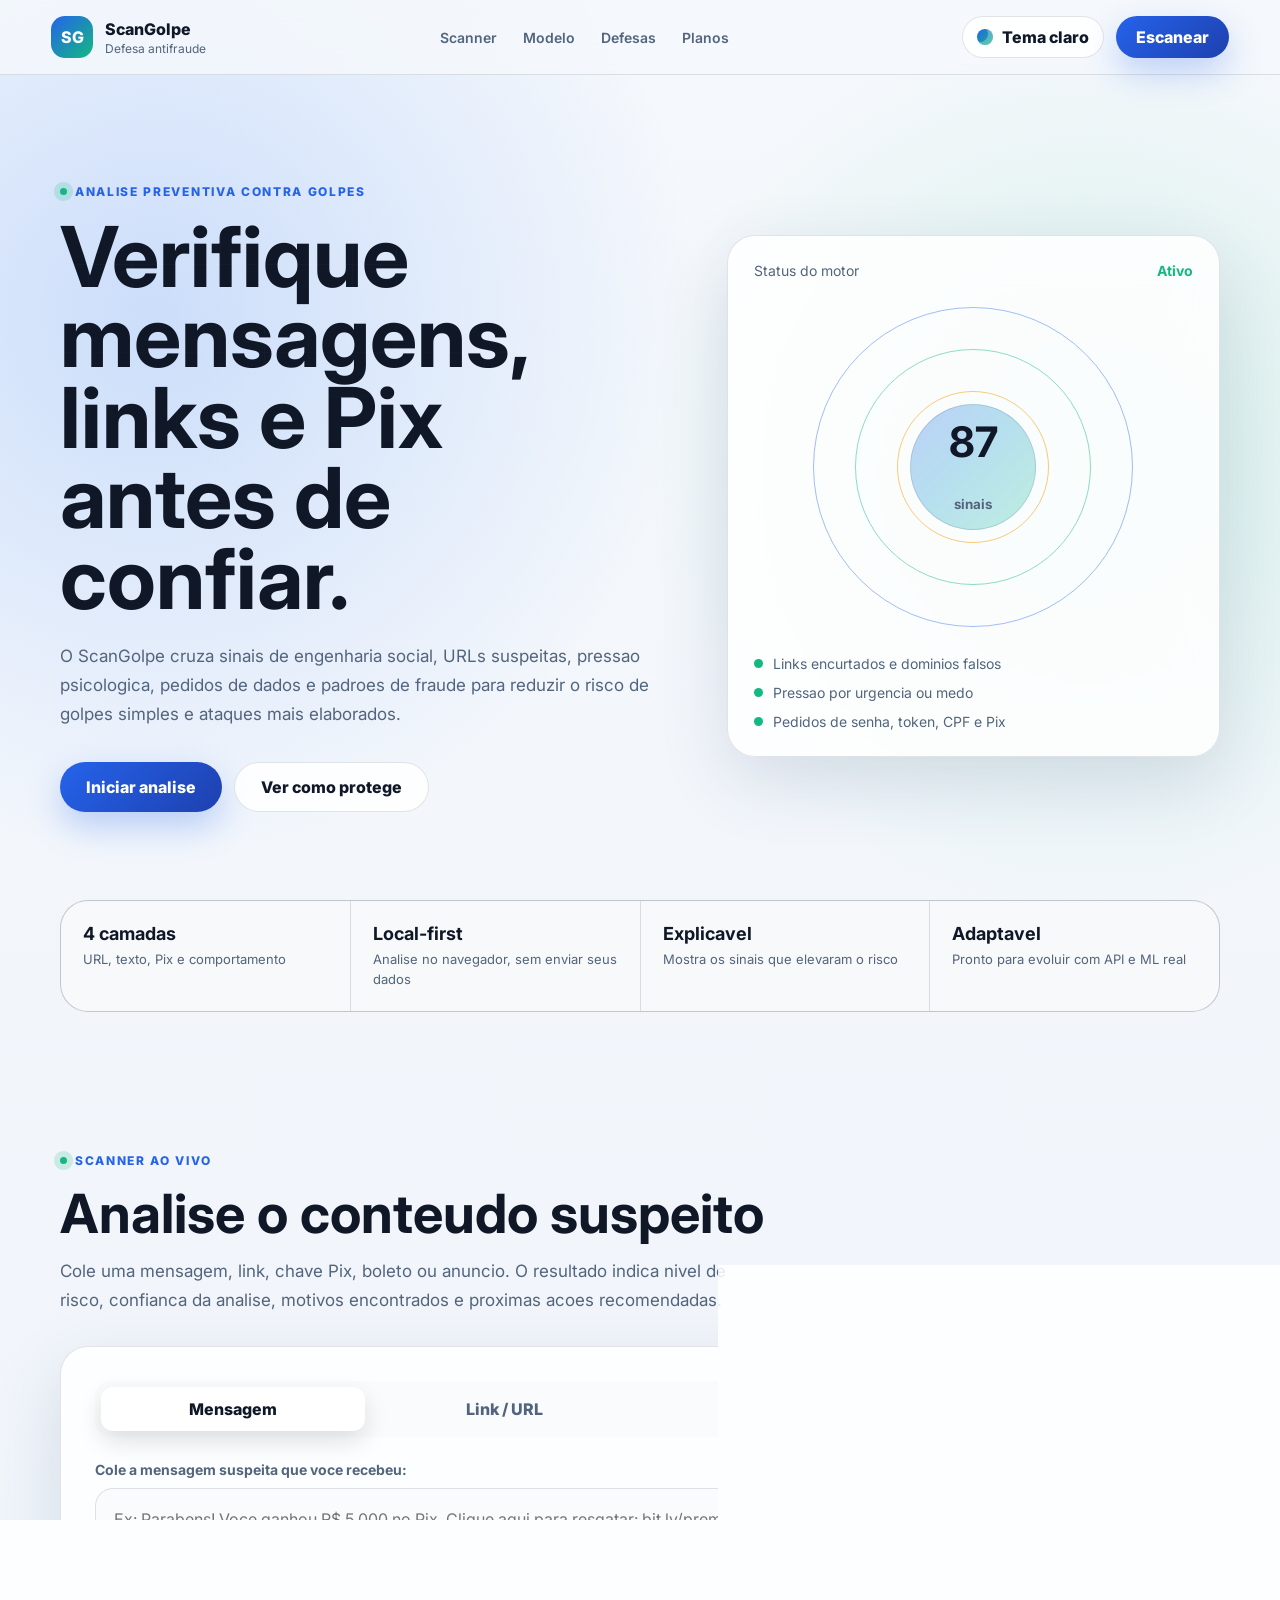
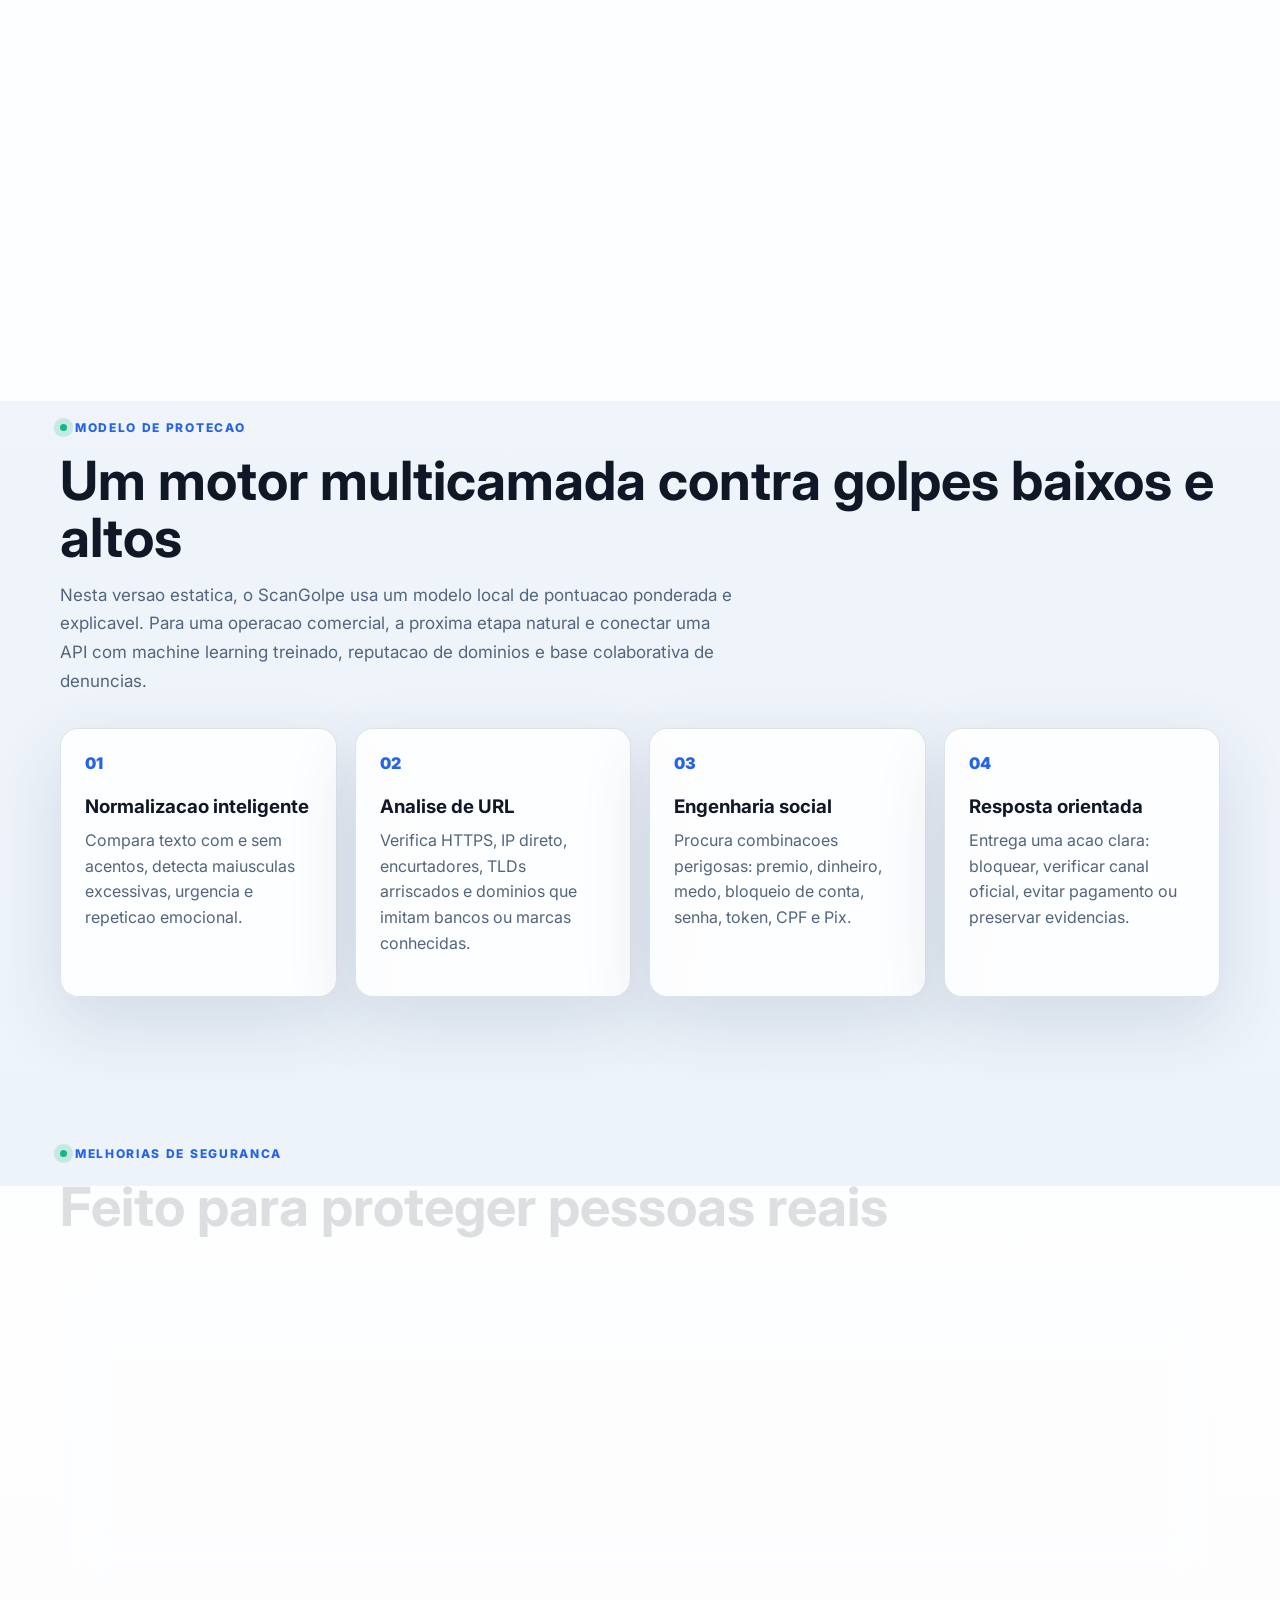
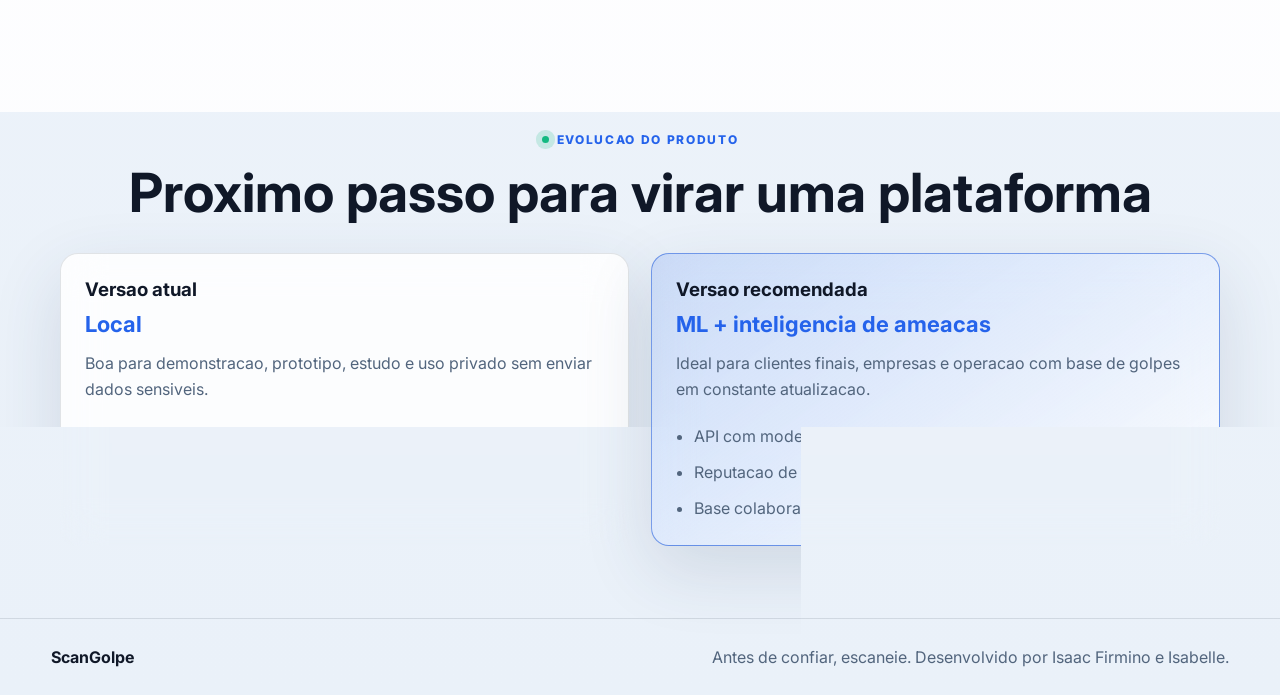
==== commit c199aca7: "Update footer credits in index.html" ====
--- a/index.html
+++ b/index.html
@@ -220,7 +220,7 @@
 
   <footer class="app-footer">
     <strong>ScanGolpe</strong>
-    <span>Antes de confiar, escaneie. Desenvolvido por Hannah Morales, Samira Hadid e Juliana Silva.</span>
+    <span>Antes de confiar, escaneie. Desenvolvido por Isaac Firmino e Isabelle.</span>
   </footer>
 
   <script src="app.js" defer></script>
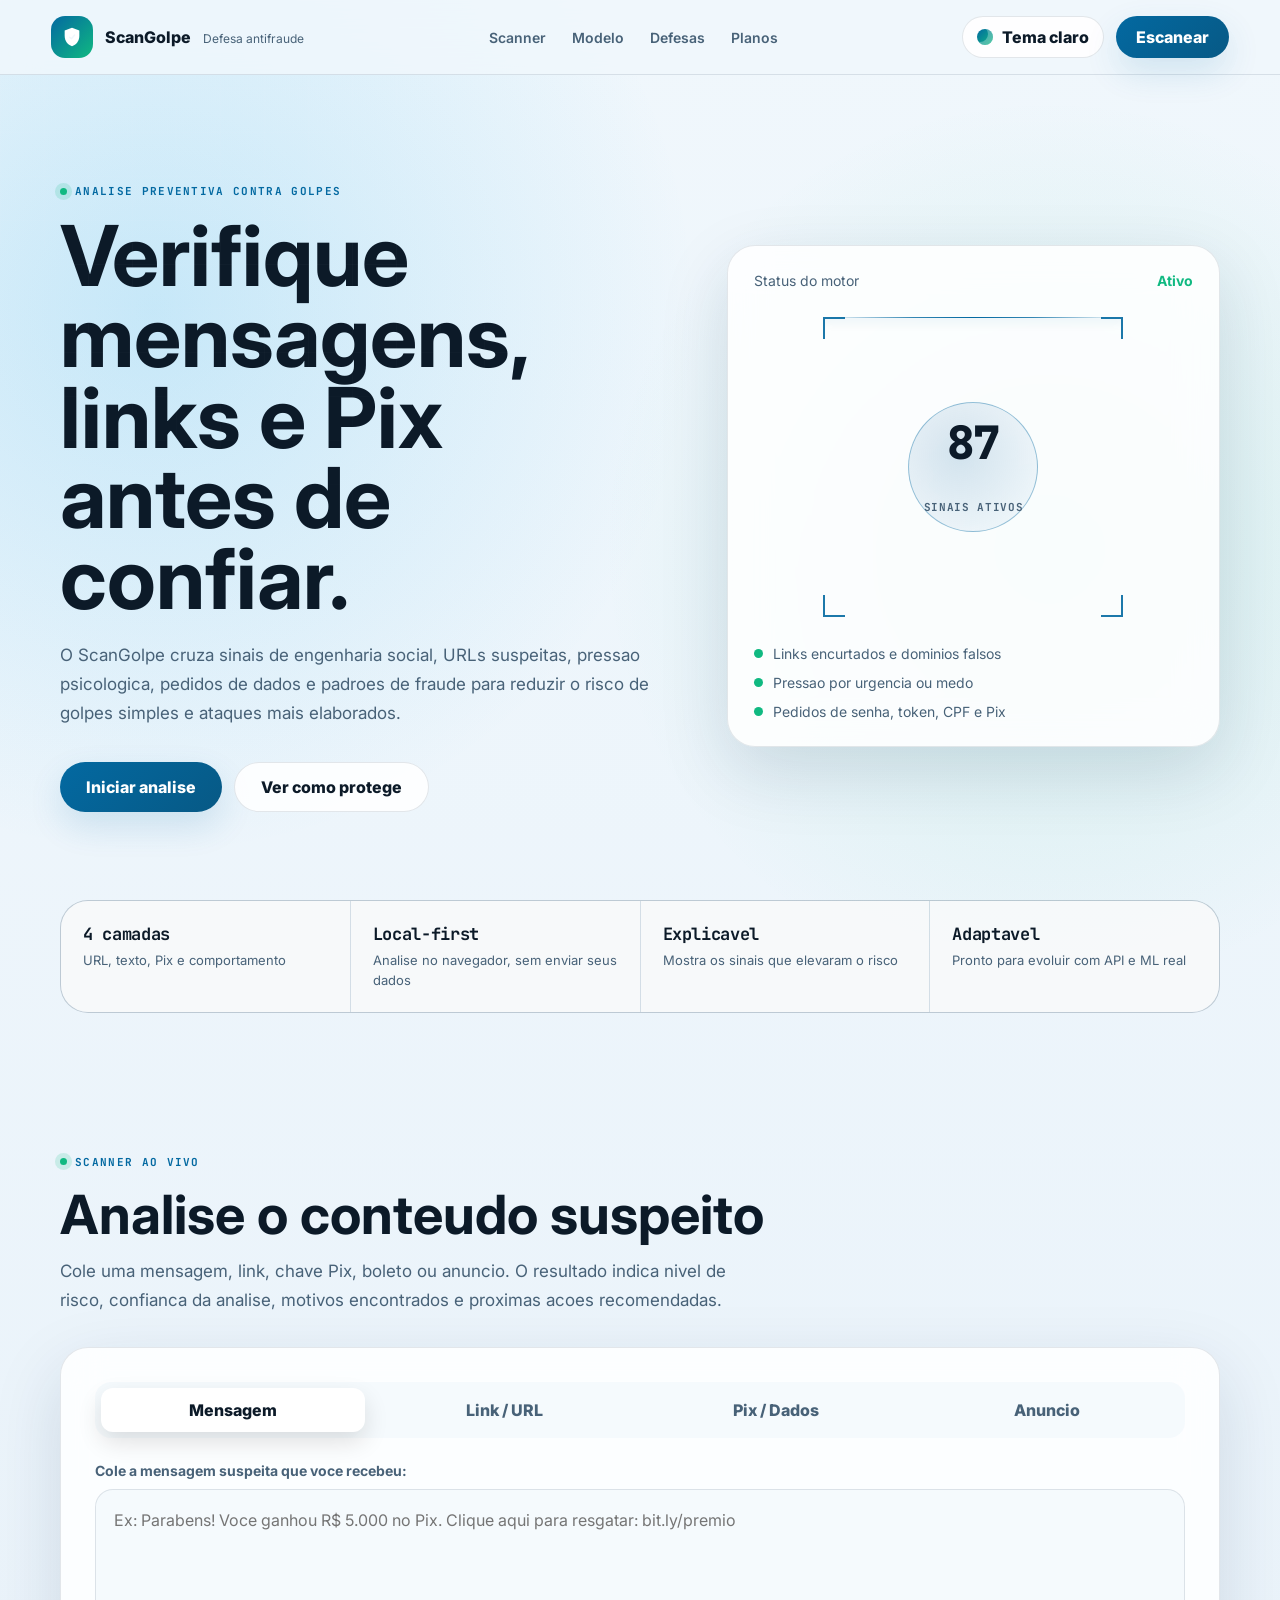
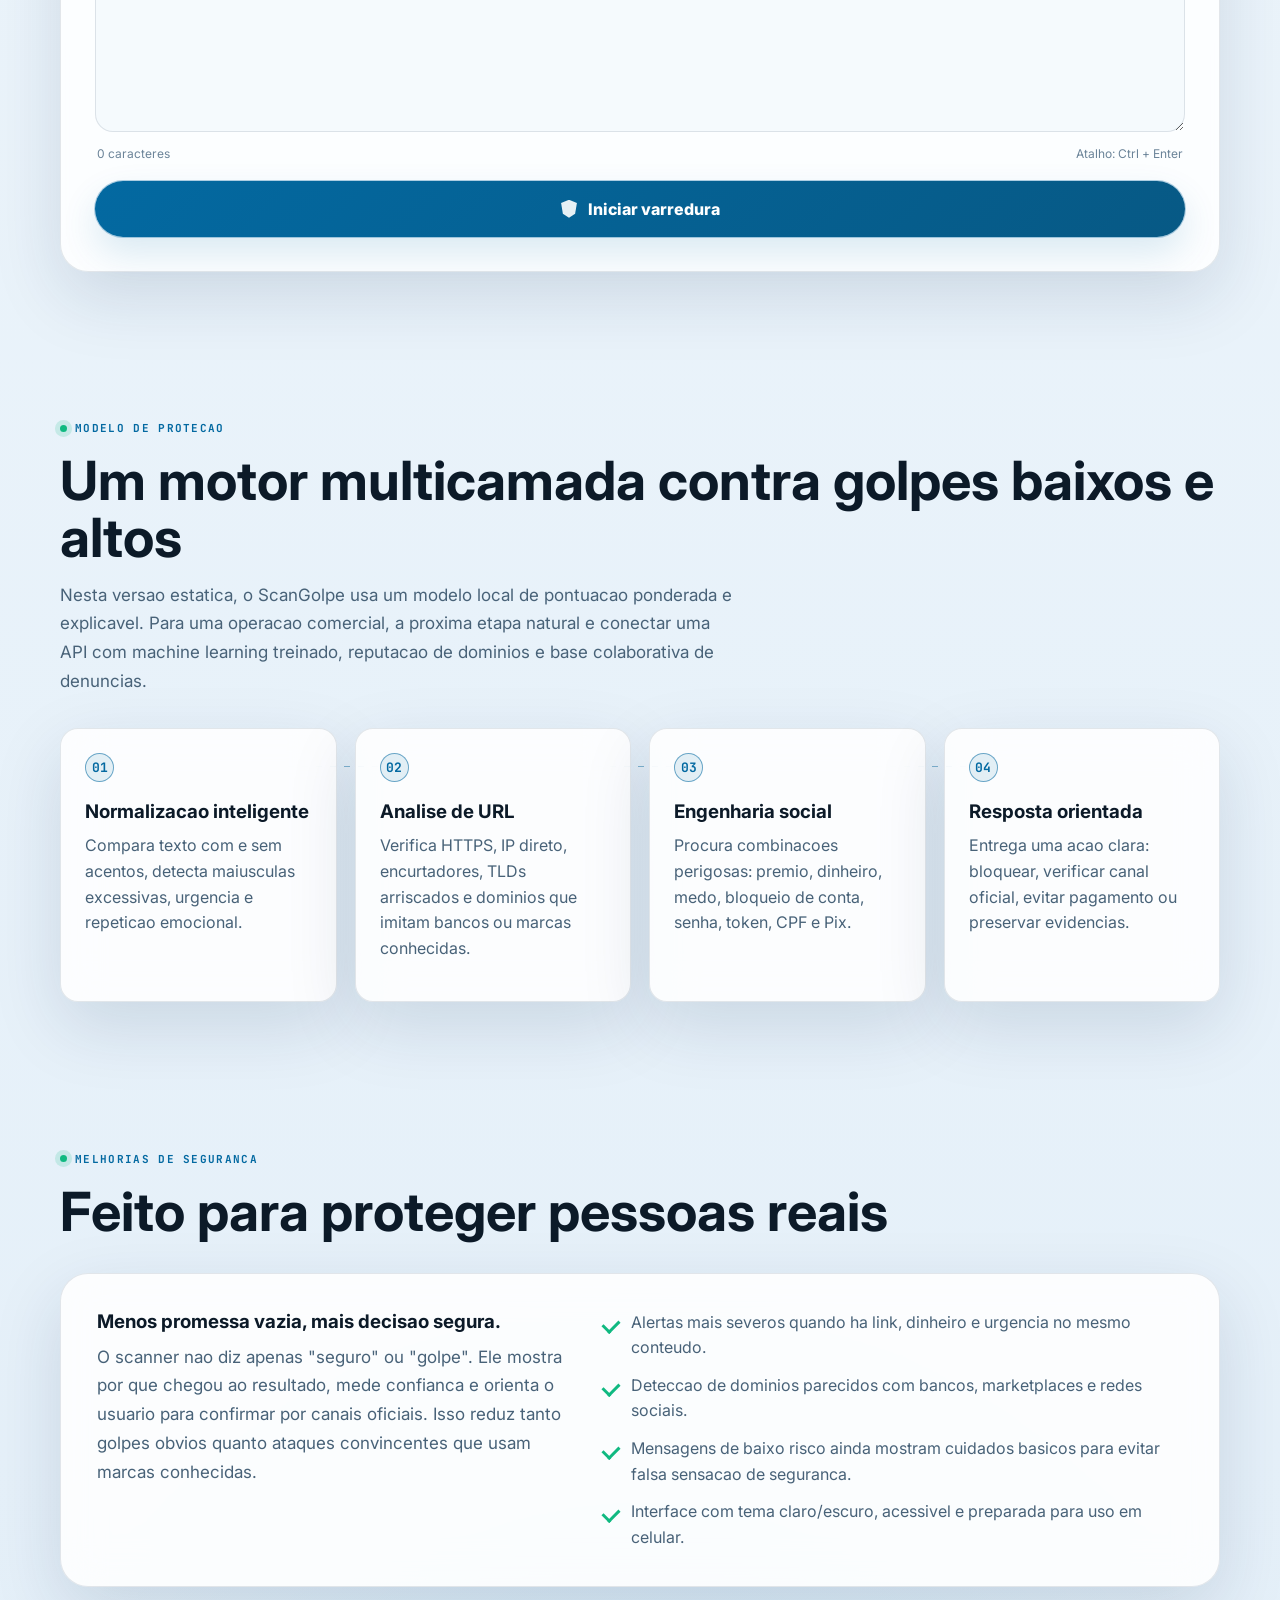
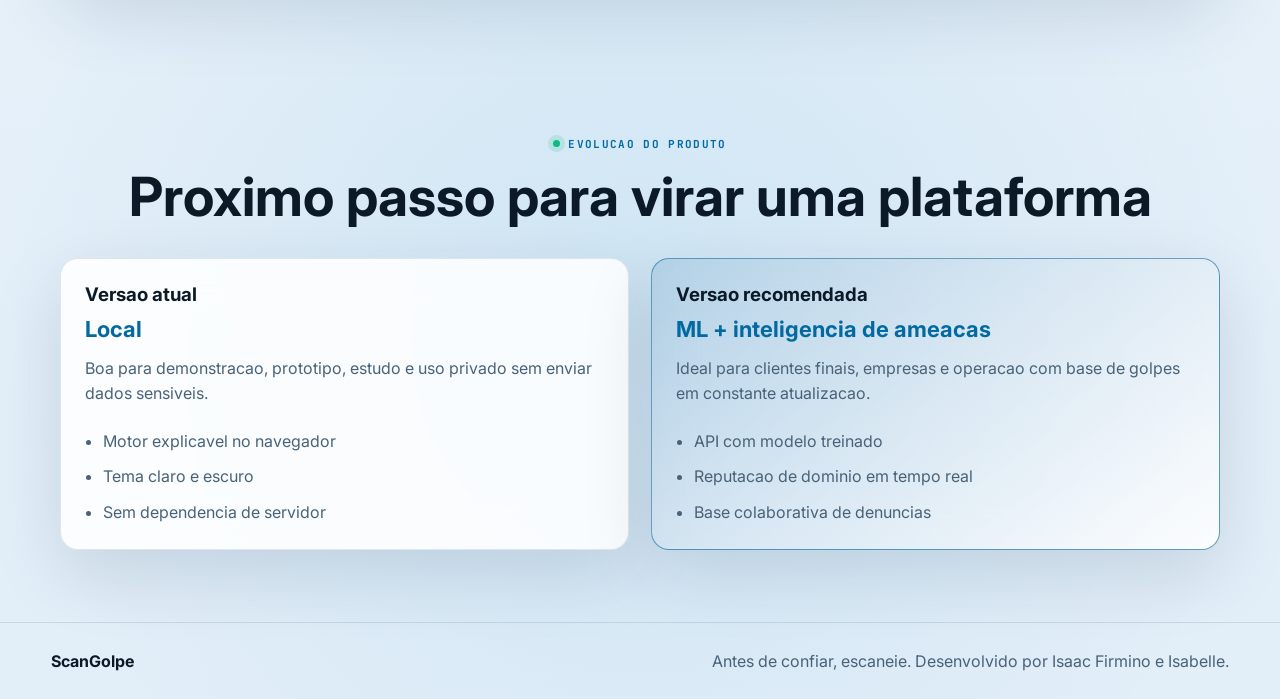
==== commit b7754cf4: "Add files via upload" ====
--- a/index.html
+++ b/index.html
@@ -7,14 +7,20 @@
   <title>ScanGolpe | Protecao contra golpes digitais</title>
   <link rel="preconnect" href="https://fonts.googleapis.com">
   <link rel="preconnect" href="https://fonts.gstatic.com" crossorigin>
-  <link href="https://fonts.googleapis.com/css2?family=Inter:wght@400;500;600;700;800&display=swap" rel="stylesheet">
+  <link href="https://fonts.googleapis.com/css2?family=Inter:wght@400;500;600;700;800&family=JetBrains+Mono:wght@400;700;800&display=swap" rel="stylesheet">
   <link rel="stylesheet" href="styles.css">
 </head>
 <body>
   <header class="app-header">
     <a class="brand" href="#inicio" aria-label="ScanGolpe inicio">
-      <span class="brand-mark" aria-hidden="true">SG</span>
-      <span>
+      <span class="brand-mark" aria-hidden="true">
+  <svg width="22" height="22" viewBox="0 0 24 24" fill="none" xmlns="http://www.w3.org/2000/svg">
+    <path d="M12 2L4 5v6c0 5.25 3.4 9.74 8 11 4.6-1.26 8-5.75 8-11V5l-8-3z"
+          fill="currentColor"/>
+    <path d="M9.5 12.2l1.8 1.8 3.6-4.2"
+          stroke="var(--bg)" stroke-width="1.6" stroke-linecap="round" stroke-linejoin="round"/>
+  </svg>
+</span>
         <strong>ScanGolpe</strong>
         <small>Defesa antifraude</small>
       </span>
@@ -56,13 +62,15 @@
           <span>Status do motor</span>
           <strong>Ativo</strong>
         </div>
-        <div class="risk-orbit" aria-hidden="true">
-          <span></span>
-          <span></span>
-          <span></span>
-          <div>
+        <div class="scan-frame" aria-hidden="true">
+          <div class="scan-corner tl"></div>
+          <div class="scan-corner tr"></div>
+          <div class="scan-corner bl"></div>
+          <div class="scan-corner br"></div>
+          <div class="scan-line"></div>
+          <div class="scan-core">
             <strong>87</strong>
-            <small>sinais</small>
+            <small>sinais ativos</small>
           </div>
         </div>
         <div class="signal-list">
@@ -121,7 +129,7 @@
 
         <button class="scan-button" id="scan-button" type="button">
           <span class="button-icon" aria-hidden="true"></span>
-          Analisar seguranca
+          Iniciar varredura
         </button>
 
         <section class="result-card" id="result-card" aria-live="polite" aria-hidden="true"></section>
--- a/styles.css
+++ b/styles.css
@@ -1,38 +1,41 @@
 :root {
   color-scheme: dark;
   --bg: #07111f;
-  --bg-soft: #0d1b2e;
+  --bg-soft: #0c1a2e;
   --surface: rgba(255, 255, 255, 0.07);
   --surface-strong: rgba(255, 255, 255, 0.12);
   --border: rgba(255, 255, 255, 0.14);
-  --text: #f7fbff;
-  --muted: #9db1cc;
-  --faint: #71839d;
-  --brand: #3b82f6;
-  --brand-strong: #1d4ed8;
-  --safe: #13b981;
+  --text: #f0f9ff;
+  --muted: #94b4cc;
+  --faint: #5d7a96;
+  --brand: #0ea5e9;
+  --brand-strong: #0284c7;
+  --brand-glow: rgba(14, 165, 233, 0.22);
+  --safe: #10b981;
   --warn: #f59e0b;
   --danger: #ef4444;
   --critical: #c026d3;
-  --shadow: 0 24px 80px rgba(0, 0, 0, 0.34);
+  --shadow: 0 24px 80px rgba(0, 0, 0, 0.38);
   --radius-lg: 28px;
   --radius-md: 18px;
   --radius-sm: 12px;
+  --font-mono: 'JetBrains Mono', 'IBM Plex Mono', ui-monospace, monospace;
 }
 
 [data-theme="light"] {
   color-scheme: light;
-  --bg: #f5f8fc;
-  --bg-soft: #eaf1f9;
+  --bg: #f0f7fc;
+  --bg-soft: #e2eef8;
   --surface: rgba(255, 255, 255, 0.86);
   --surface-strong: #ffffff;
-  --border: rgba(20, 35, 55, 0.12);
-  --text: #101828;
-  --muted: #52657d;
-  --faint: #718096;
-  --brand: #2563eb;
-  --brand-strong: #1e40af;
-  --shadow: 0 24px 70px rgba(42, 67, 101, 0.14);
+  --border: rgba(10, 40, 70, 0.11);
+  --text: #0c1a28;
+  --muted: #486278;
+  --faint: #6b8499;
+  --brand: #0369a1;
+  --brand-strong: #075985;
+  --brand-glow: rgba(3, 105, 161, 0.14);
+  --shadow: 0 24px 70px rgba(10, 40, 80, 0.13);
 }
 
 * {
@@ -47,8 +50,9 @@
   margin: 0;
   min-height: 100vh;
   background:
-    radial-gradient(circle at 12% 8%, rgba(59, 130, 246, 0.22), transparent 34rem),
-    radial-gradient(circle at 85% 12%, rgba(19, 185, 129, 0.14), transparent 28rem),
+    radial-gradient(circle at 12% 8%, rgba(14, 165, 233, 0.18), transparent 34rem),
+    radial-gradient(circle at 82% 14%, rgba(16, 185, 129, 0.12), transparent 28rem),
+    radial-gradient(circle at 50% 90%, rgba(2, 132, 199, 0.09), transparent 40rem),
     linear-gradient(180deg, var(--bg), var(--bg-soft));
   color: var(--text);
   font-family: Inter, system-ui, -apple-system, BlinkMacSystemFont, "Segoe UI", sans-serif;
@@ -182,7 +186,7 @@
   padding: 0 20px;
   background: linear-gradient(135deg, var(--brand), var(--brand-strong));
   color: white;
-  box-shadow: 0 14px 34px rgba(37, 99, 235, 0.28);
+  box-shadow: 0 14px 34px var(--brand-glow);
 }
 
 .secondary-action {
@@ -220,9 +224,10 @@
   gap: 8px;
   margin-bottom: 18px;
   color: var(--brand);
-  font-size: 12px;
-  font-weight: 800;
-  letter-spacing: 0.14em;
+  font-family: var(--font-mono);
+  font-size: 11px;
+  font-weight: 700;
+  letter-spacing: 0.12em;
   text-transform: uppercase;
 }
 
@@ -231,8 +236,9 @@
   width: 7px;
   height: 7px;
   border-radius: 50%;
+  flex-shrink: 0;
   background: var(--safe);
-  box-shadow: 0 0 0 6px color-mix(in srgb, var(--safe) 18%, transparent);
+  box-shadow: 0 0 0 5px color-mix(in srgb, var(--safe) 16%, transparent);
 }
 
 h1,
@@ -309,55 +315,90 @@
   color: var(--safe);
 }
 
-.risk-orbit {
+/* ── Scan Frame (elemento de assinatura) ─────────────────────────── */
+.scan-frame {
   position: relative;
   display: grid;
-  width: min(320px, 100%);
+  width: min(300px, 100%);
   aspect-ratio: 1;
   place-items: center;
   margin: 28px auto;
-}
-
-.risk-orbit > span {
+  overflow: hidden;
+}
+
+/* Cantos em L */
+.scan-corner {
   position: absolute;
-  inset: var(--inset, 0);
-  border: 1px solid color-mix(in srgb, var(--brand) 42%, transparent);
-  border-radius: 50%;
-}
-
-.risk-orbit > span:nth-child(1) {
-  --inset: 0;
-}
-
-.risk-orbit > span:nth-child(2) {
-  --inset: 42px;
-  border-color: color-mix(in srgb, var(--safe) 48%, transparent);
-}
-
-.risk-orbit > span:nth-child(3) {
-  --inset: 84px;
-  border-color: color-mix(in srgb, var(--warn) 54%, transparent);
-}
-
-.risk-orbit div {
-  display: grid;
-  width: 126px;
-  height: 126px;
+  width: 22px;
+  height: 22px;
+  border-color: var(--brand);
+  border-style: solid;
+  opacity: 0.9;
+}
+
+.scan-corner.tl { top: 0; left: 0;  border-width: 2px 0 0 2px; }
+.scan-corner.tr { top: 0; right: 0; border-width: 2px 2px 0 0; }
+.scan-corner.bl { bottom: 0; left: 0;  border-width: 0 0 2px 2px; }
+.scan-corner.br { bottom: 0; right: 0; border-width: 0 2px 2px 0; }
+
+/* Linha de varredura */
+.scan-line {
+  position: absolute;
+  inset-inline: 0;
+  height: 1px;
+  background: linear-gradient(90deg,
+    transparent,
+    color-mix(in srgb, var(--brand) 80%, transparent) 30%,
+    var(--brand) 50%,
+    color-mix(in srgb, var(--brand) 80%, transparent) 70%,
+    transparent
+  );
+  box-shadow: 0 0 12px 2px var(--brand-glow);
+  top: 0;
+  animation: scanline 2.4s ease-in-out infinite;
+}
+
+@keyframes scanline {
+  0%   { transform: translateY(0); opacity: 0; }
+  8%   { opacity: 1; }
+  92%  { opacity: 1; }
+  100% { transform: translateY(min(300px, 100%)); opacity: 0; }
+}
+
+/* Núcleo central */
+.scan-core {
+  display: grid;
+  width: 130px;
+  height: 130px;
   place-items: center;
   border-radius: 50%;
-  background: linear-gradient(135deg, color-mix(in srgb, var(--brand) 30%, transparent), color-mix(in srgb, var(--safe) 24%, transparent));
-  border: 1px solid var(--border);
-}
-
-.risk-orbit strong {
+  background:
+    radial-gradient(
+      circle at 40% 40%,
+      color-mix(in srgb, var(--brand) 18%, transparent),
+      color-mix(in srgb, var(--bg) 40%, transparent)
+    );
+  border: 1px solid color-mix(in srgb, var(--brand) 38%, transparent);
+  text-align: center;
+}
+
+.scan-core strong {
   display: block;
-  font-size: 42px;
+  font-family: var(--font-mono);
+  font-size: 46px;
+  font-weight: 800;
   line-height: 1;
-}
-
-.risk-orbit small {
-  color: var(--muted);
+  letter-spacing: -0.03em;
+  color: var(--text);
+}
+
+.scan-core small {
+  font-family: var(--font-mono);
+  font-size: 11px;
   font-weight: 700;
+  letter-spacing: 0.06em;
+  text-transform: uppercase;
+  color: var(--muted);
 }
 
 .signal-list {
@@ -404,7 +445,10 @@
 
 .metrics-strip strong {
   margin-bottom: 6px;
-  font-size: 18px;
+  font-family: var(--font-mono);
+  font-size: 17px;
+  font-weight: 700;
+  letter-spacing: -0.02em;
 }
 
 .metrics-strip span {
@@ -488,7 +532,7 @@
 
 .scan-textarea:focus {
   border-color: var(--brand);
-  box-shadow: 0 0 0 4px color-mix(in srgb, var(--brand) 18%, transparent);
+  box-shadow: 0 0 0 4px var(--brand-glow);
 }
 
 .input-meta {
@@ -509,7 +553,13 @@
   gap: 10px;
   color: white;
   background: linear-gradient(135deg, var(--brand), var(--brand-strong));
-  box-shadow: 0 16px 36px rgba(37, 99, 235, 0.28);
+  box-shadow: 0 16px 36px var(--brand-glow), 0 0 0 1px color-mix(in srgb, var(--brand) 30%, transparent);
+  transition: box-shadow 0.2s, transform 0.15s;
+}
+
+.scan-button:not(:disabled):hover {
+  transform: translateY(-1px);
+  box-shadow: 0 20px 44px var(--brand-glow), 0 0 0 1px color-mix(in srgb, var(--brand) 50%, transparent);
 }
 
 .scan-button:disabled {
@@ -607,15 +657,20 @@
 }
 
 .confidence-ring strong {
-  font-size: 23px;
+  font-family: var(--font-mono);
+  font-size: 22px;
+  font-weight: 800;
   line-height: 1;
+  letter-spacing: -0.02em;
 }
 
 .confidence-ring span {
-  color: var(--muted);
-  font-size: 11px;
-  font-weight: 800;
+  font-family: var(--font-mono);
+  color: var(--muted);
+  font-size: 10px;
+  font-weight: 700;
   text-transform: uppercase;
+  letter-spacing: 0.06em;
 }
 
 .result-body {
@@ -699,9 +754,31 @@
 }
 
 .model-grid {
+  position: relative;
   display: grid;
   grid-template-columns: repeat(4, 1fr);
   gap: 18px;
+}
+
+/* Linha de conexão entre os cards do pipeline */
+@media (min-width: 981px) {
+  .model-grid::before {
+    content: "";
+    position: absolute;
+    top: 38px;
+    left: calc(24px + 2.25em);
+    right: calc(24px + 2.25em);
+    height: 1px;
+    background: repeating-linear-gradient(
+      90deg,
+      color-mix(in srgb, var(--brand) 45%, transparent) 0,
+      color-mix(in srgb, var(--brand) 45%, transparent) 6px,
+      transparent 6px,
+      transparent 14px
+    );
+    pointer-events: none;
+    z-index: 0;
+  }
 }
 
 .model-grid article,
@@ -711,10 +788,22 @@
 }
 
 .model-grid span {
+  position: relative;
+  z-index: 1;
   display: inline-flex;
-  margin-bottom: 22px;
+  align-items: center;
+  justify-content: center;
+  width: 2.25em;
+  height: 2.25em;
+  margin-bottom: 18px;
+  border-radius: 50%;
+  border: 1.5px solid color-mix(in srgb, var(--brand) 55%, transparent);
+  background: color-mix(in srgb, var(--brand) 10%, transparent);
   color: var(--brand);
-  font-weight: 900;
+  font-family: var(--font-mono);
+  font-size: 13px;
+  font-weight: 700;
+  letter-spacing: 0;
 }
 
 .model-grid p,
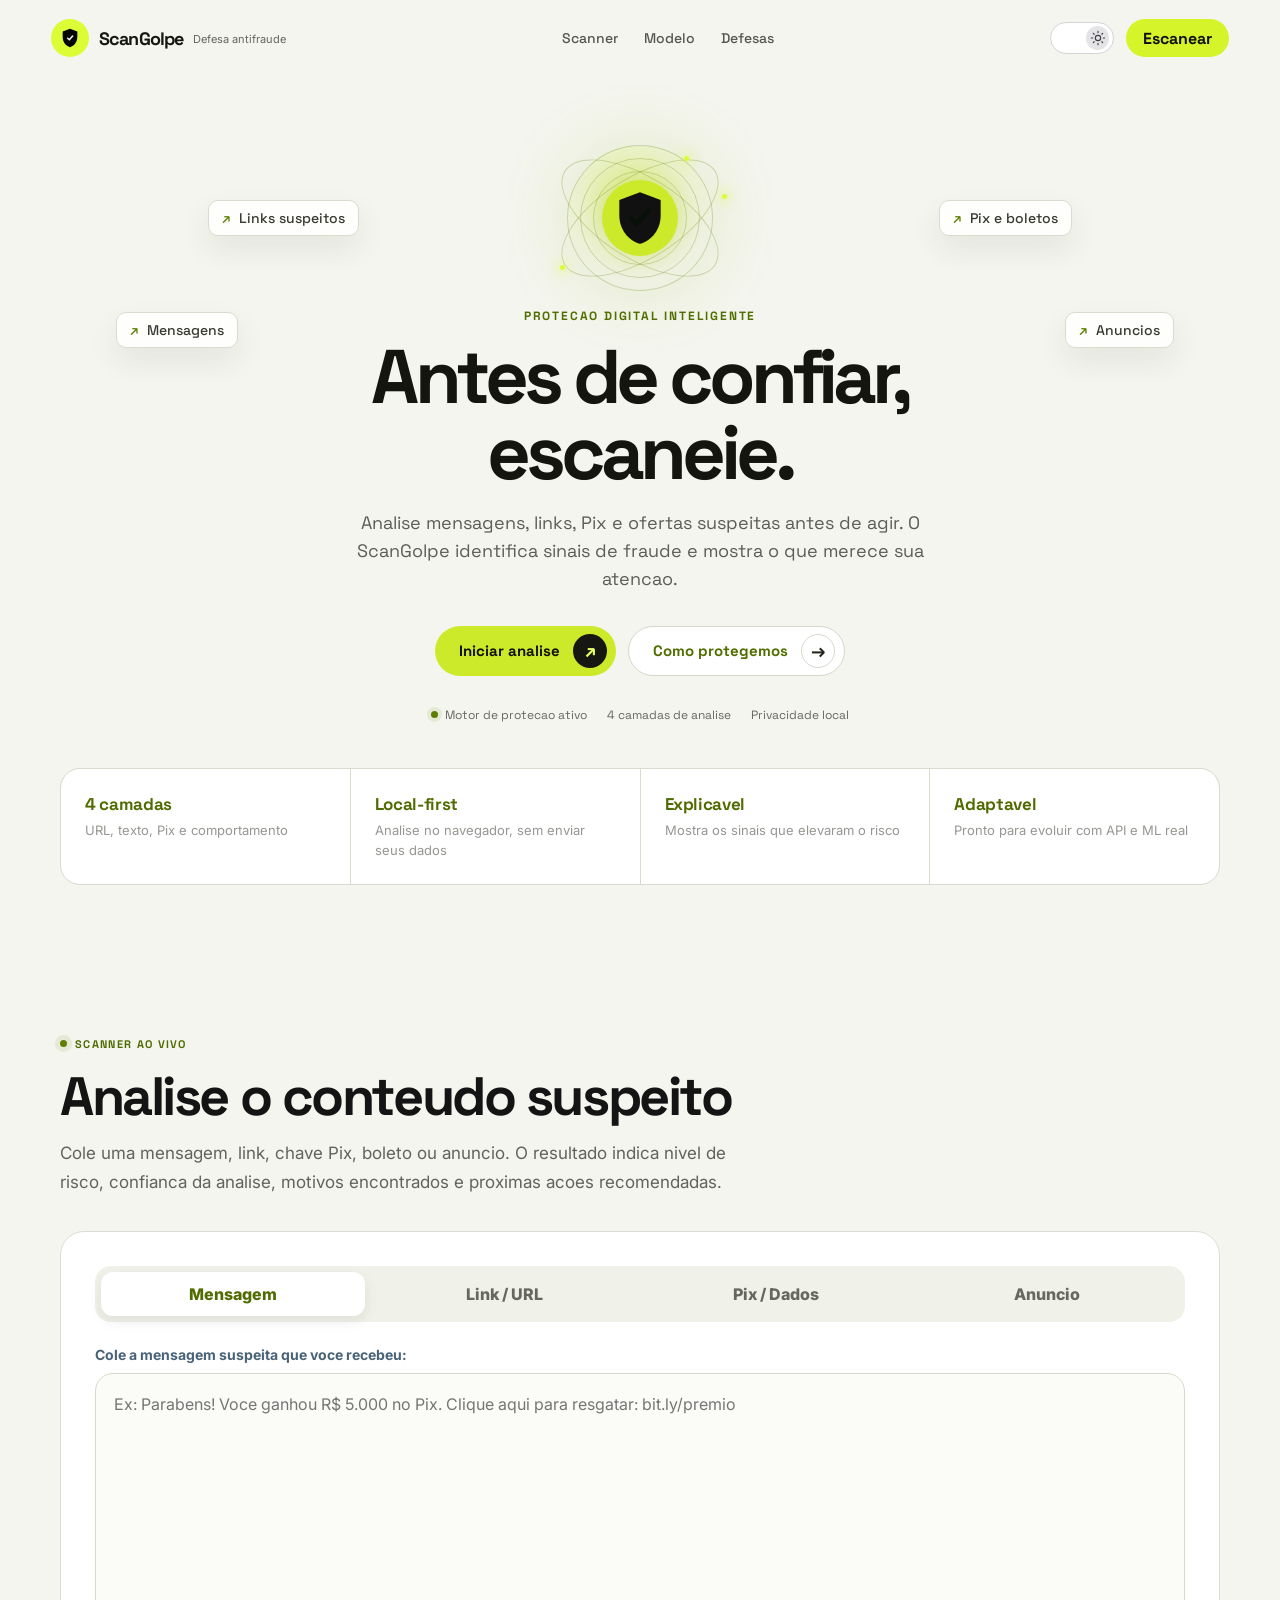
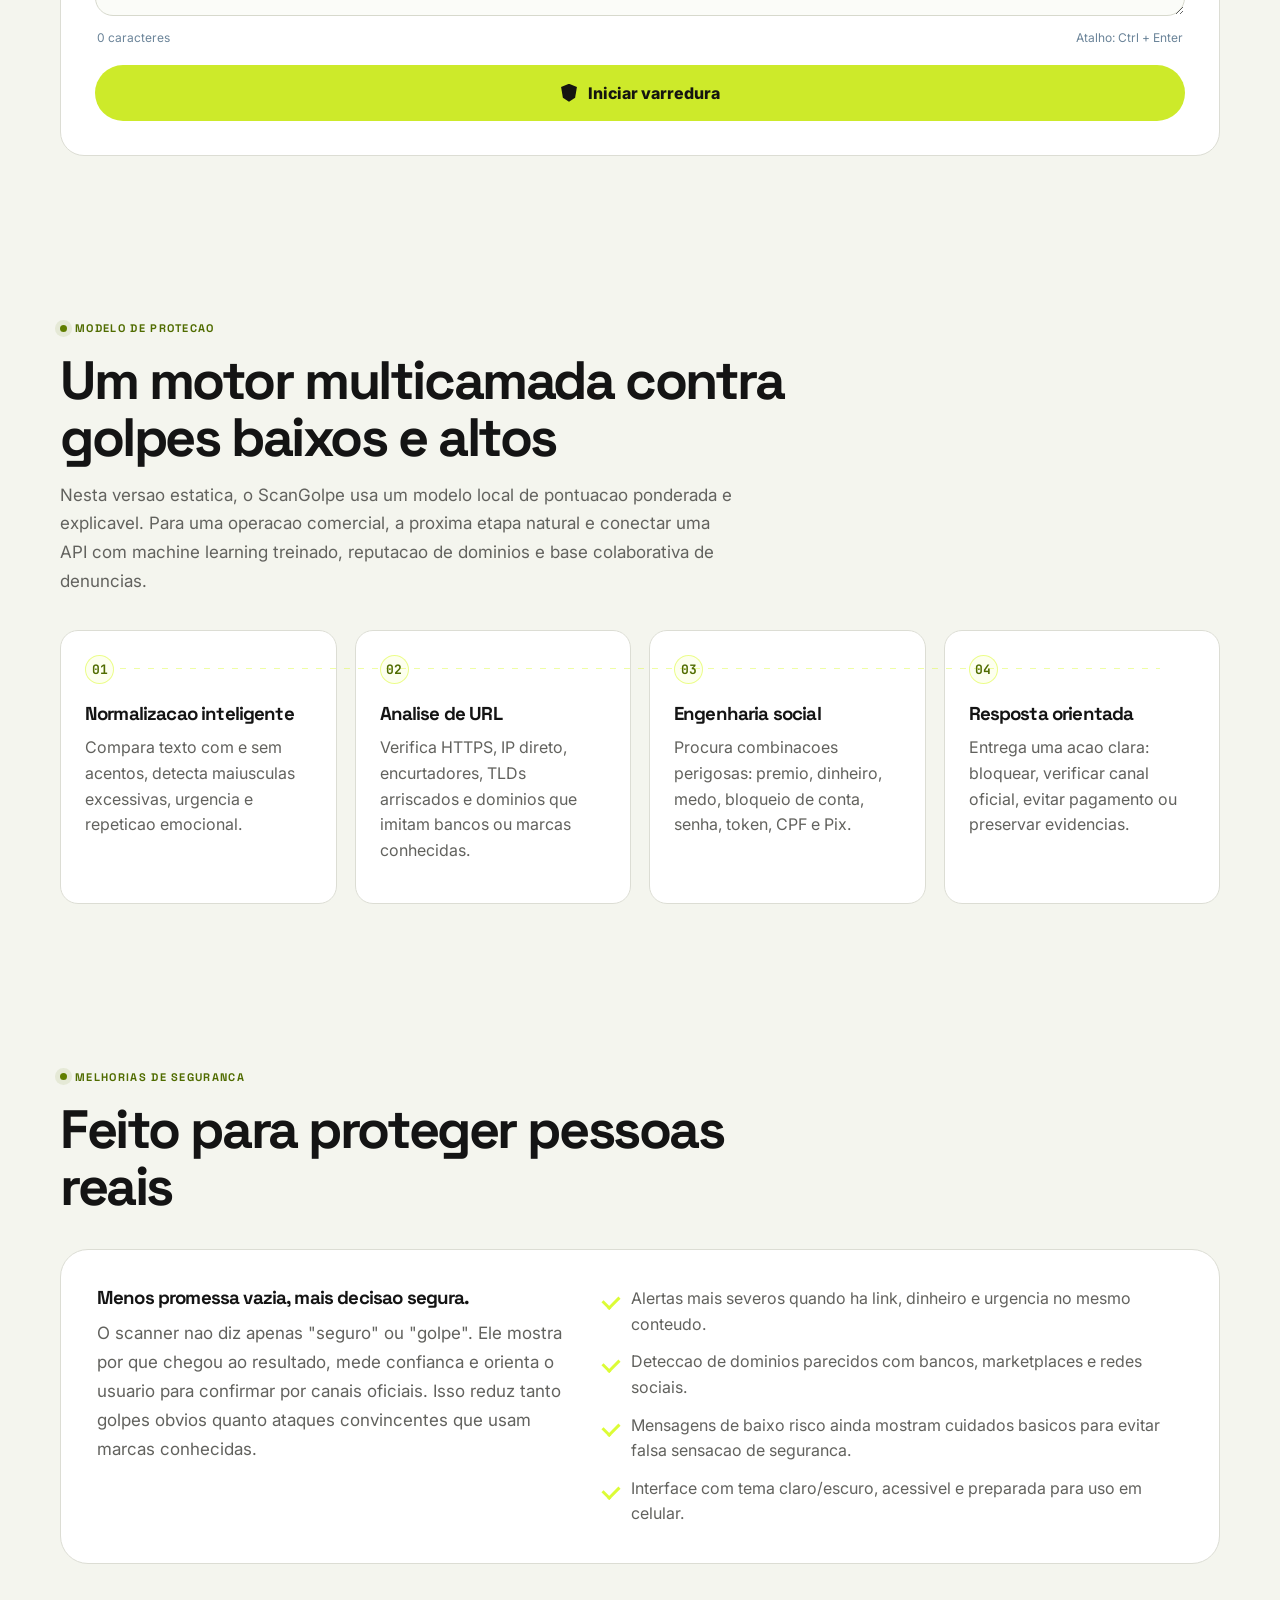
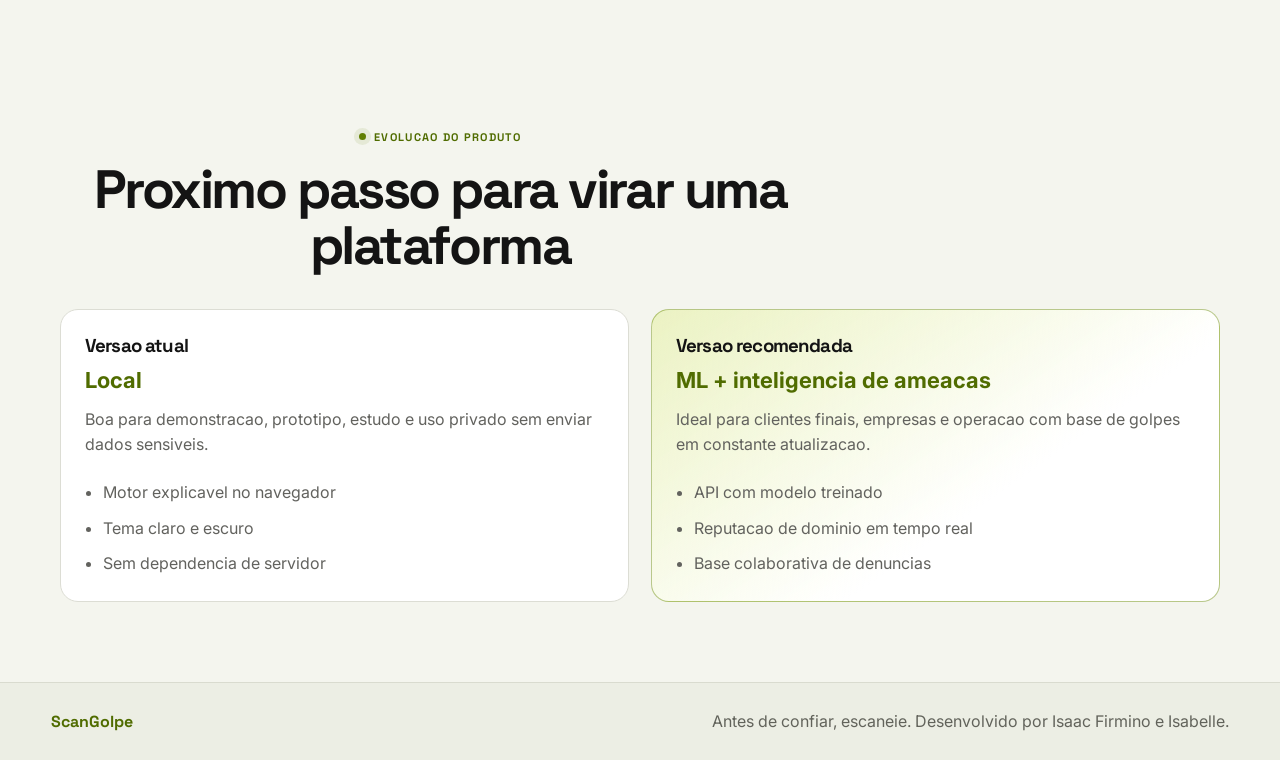
==== commit eb26a73e: "Add files via upload" ====
--- a/index.html
+++ b/index.html
@@ -7,7 +7,7 @@
   <title>ScanGolpe | Protecao contra golpes digitais</title>
   <link rel="preconnect" href="https://fonts.googleapis.com">
   <link rel="preconnect" href="https://fonts.gstatic.com" crossorigin>
-  <link href="https://fonts.googleapis.com/css2?family=Inter:wght@400;500;600;700;800&family=JetBrains+Mono:wght@400;700;800&display=swap" rel="stylesheet">
+  <link href="https://fonts.googleapis.com/css2?family=Inter:wght@400;500;600;700;800&family=JetBrains+Mono:wght@400;700;800&family=Space+Grotesk:wght@400;500;600;700&display=swap" rel="stylesheet">
   <link rel="stylesheet" href="styles.css">
 </head>
 <body>
@@ -30,55 +30,67 @@
       <a href="#scanner">Scanner</a>
       <a href="#modelo">Modelo</a>
       <a href="#defesas">Defesas</a>
-      <a href="#planos">Planos</a>
     </nav>
 
     <div class="header-actions">
-      <button class="theme-toggle" id="theme-toggle" type="button" aria-label="Alternar tema claro ou escuro">
-        <span class="theme-icon" aria-hidden="true"></span>
-        <span id="theme-label">Tema escuro</span>
+      <button class="theme-toggle" id="theme-toggle" type="button" aria-label="Ativar tema claro" aria-pressed="true">
+        <span class="toggle-knob" aria-hidden="true">
+          <svg class="icon-moon" viewBox="0 0 24 24" fill="none" stroke="currentColor" stroke-width="1.7" stroke-linecap="round" stroke-linejoin="round"><path d="M21 12.8A9 9 0 1 1 11.2 3 7 7 0 0 0 21 12.8Z"/></svg>
+          <svg class="icon-sun" viewBox="0 0 24 24" fill="none" stroke="currentColor" stroke-width="1.7" stroke-linecap="round" stroke-linejoin="round"><circle cx="12" cy="12" r="4"/><path d="M12 2v2M12 20v2M4.93 4.93l1.41 1.41M17.66 17.66l1.41 1.41M2 12h2M20 12h2M4.93 19.07l1.41-1.41M17.66 6.34l1.41-1.41"/></svg>
+        </span>
+        <span class="toggle-sun" aria-hidden="true">
+          <svg viewBox="0 0 24 24" fill="none" stroke="currentColor" stroke-width="1.7" stroke-linecap="round" stroke-linejoin="round"><circle cx="12" cy="12" r="4"/><path d="M12 2v2M12 20v2M4.93 4.93l1.41 1.41M17.66 17.66l1.41 1.41M2 12h2M20 12h2M4.93 19.07l1.41-1.41M17.66 6.34l1.41-1.41"/></svg>
+        </span>
+        <span class="sr-only" id="theme-label">Ativar tema claro</span>
       </button>
       <a class="header-cta" href="#scanner">Escanear</a>
     </div>
   </header>
 
   <main id="inicio">
-    <section class="hero-section">
-      <div class="hero-copy">
-        <span class="eyebrow">Analise preventiva contra golpes</span>
-        <h1>Verifique mensagens, links e Pix antes de confiar.</h1>
-        <p>
-          O ScanGolpe cruza sinais de engenharia social, URLs suspeitas, pressao psicologica,
-          pedidos de dados e padroes de fraude para reduzir o risco de golpes simples e ataques mais elaborados.
-        </p>
+    <section class="hero-section hero-14" aria-labelledby="hero-title">
+      <div class="hero-grid hero-grid-top" aria-hidden="true"></div>
+      <div class="hero-grid hero-grid-bottom" aria-hidden="true"></div>
+      <img class="hero-beam hero-beam-left" src="public/originkit/hero-14/abstract-design.svg" alt="" aria-hidden="true">
+      <img class="hero-beam hero-beam-right" src="public/originkit/hero-14/abstract-design.svg" alt="" aria-hidden="true">
+
+      <div class="hero-content">
+        <div class="hero-emblem" aria-hidden="true">
+          <span class="emblem-orbit orbit-one"></span>
+          <span class="emblem-orbit orbit-two"></span>
+          <span class="emblem-shield">
+            <svg width="62" height="62" viewBox="0 0 24 24" fill="none" xmlns="http://www.w3.org/2000/svg">
+              <path d="M12 2L4 5v6c0 5.25 3.4 9.74 8 11 4.6-1.26 8-5.75 8-11V5l-8-3z" fill="currentColor"/>
+              <path d="M8.7 12.2l2.05 2.05 4.55-5.1" stroke="#07110a" stroke-width="1.75" stroke-linecap="round" stroke-linejoin="round"/>
+            </svg>
+          </span>
+          <span class="spark spark-one"></span><span class="spark spark-two"></span><span class="spark spark-three"></span>
+        </div>
+
+        <div class="hero-tag hero-tag-left-top">Links suspeitos</div>
+        <div class="hero-tag hero-tag-left-bottom">Mensagens</div>
+        <div class="hero-tag hero-tag-right-top">Pix e boletos</div>
+        <div class="hero-tag hero-tag-right-bottom">Anuncios</div>
+
+        <div class="hero-copy">
+          <span class="hero-kicker">Protecao digital inteligente</span>
+          <h1 id="hero-title">Antes de confiar,<br>escaneie.</h1>
+          <p>
+            Analise mensagens, links, Pix e ofertas suspeitas antes de agir. O ScanGolpe identifica sinais de fraude e mostra o que merece sua atencao.
+          </p>
+        </div>
+
         <div class="hero-actions">
-          <a class="primary-action" href="#scanner">Iniciar analise</a>
-          <a class="secondary-action" href="#modelo">Ver como protege</a>
-        </div>
-      </div>
-
-      <aside class="threat-panel" aria-label="Resumo visual de seguranca">
-        <div class="threat-panel-header">
-          <span>Status do motor</span>
-          <strong>Ativo</strong>
-        </div>
-        <div class="scan-frame" aria-hidden="true">
-          <div class="scan-corner tl"></div>
-          <div class="scan-corner tr"></div>
-          <div class="scan-corner bl"></div>
-          <div class="scan-corner br"></div>
-          <div class="scan-line"></div>
-          <div class="scan-core">
-            <strong>87</strong>
-            <small>sinais ativos</small>
-          </div>
-        </div>
-        <div class="signal-list">
-          <div><span></span> Links encurtados e dominios falsos</div>
-          <div><span></span> Pressao por urgencia ou medo</div>
-          <div><span></span> Pedidos de senha, token, CPF e Pix</div>
-        </div>
-      </aside>
+          <a class="primary-action" href="#scanner">Iniciar analise <span aria-hidden="true">↗</span></a>
+          <a class="secondary-action" href="#modelo">Como protegemos <span aria-hidden="true">→</span></a>
+        </div>
+
+        <div class="hero-trust" aria-label="Resumo do scanner">
+          <span><i></i> Motor de protecao ativo</span>
+          <span>4 camadas de analise</span>
+          <span>Privacidade local</span>
+        </div>
+      </div>
     </section>
 
     <section class="metrics-strip" aria-label="Metricas do sistema">
--- a/styles.css
+++ b/styles.css
@@ -956,3 +956,348 @@
     transition-duration: 0.01ms !important;
   }
 }
+
+/* --------------------------------------------------------------------------
+   ScanGolpe visual refresh — adapted from the Originkit Hero 14 direction.
+   The component itself is also available in components/originkit for React apps;
+   these styles bring that composition to this project's static interface.
+   -------------------------------------------------------------------------- */
+:root {
+  --ink: #050505;
+  --ink-soft: #101010;
+  --acid: #dcfc36;
+  --acid-soft: #e9fd81;
+  --line: rgba(255, 255, 255, 0.13);
+  --font-display: "Space Grotesk", Inter, system-ui, sans-serif;
+}
+
+body {
+  background: var(--ink);
+  color: #f6f6f2;
+}
+
+body::before {
+  opacity: .32;
+  background-image: linear-gradient(rgba(255,255,255,.025) 1px, transparent 1px), linear-gradient(90deg, rgba(255,255,255,.025) 1px, transparent 1px);
+}
+
+.app-header {
+  position: absolute;
+  width: 100%;
+  padding: 19px clamp(20px, 4vw, 64px);
+  background: linear-gradient(180deg, rgba(5,5,5,.78), transparent);
+  border: 0;
+  backdrop-filter: none;
+}
+
+.brand { gap: 10px; }
+.brand-mark {
+  width: 38px;
+  height: 38px;
+  border-radius: 50%;
+  background: var(--acid);
+  color: var(--ink);
+}
+.brand strong { font-family: var(--font-display); font-size: 18px; letter-spacing: -.05em; }
+.brand small { color: #8e8e8b; font-size: 11px; }
+.main-nav { color: #a2a2a0; font-family: var(--font-display); font-weight: 500; }
+.main-nav a { transition: color .2s ease; }
+.main-nav a:hover { color: var(--acid); }
+
+.theme-toggle {
+  padding: 9px 13px;
+  color: #d5d5d1;
+  background: rgba(255,255,255,.05);
+  border-color: rgba(255,255,255,.12);
+  font-size: 12px;
+}
+.theme-icon { background: var(--acid); box-shadow: none; }
+.header-cta {
+  min-height: 38px;
+  padding: 0 17px;
+  border-radius: 999px;
+  background: var(--acid);
+  color: var(--ink);
+  box-shadow: none;
+  font-family: var(--font-display);
+}
+
+.hero-section.hero-14 {
+  position: relative;
+  display: block;
+  width: 100%;
+  min-height: min(800px, 100svh);
+  margin: 0;
+  padding: 0;
+  overflow: hidden;
+  background: #050505;
+}
+
+.hero-grid, .hero-beam { pointer-events: none; position: absolute; user-select: none; }
+.hero-grid { right: 0; left: 0; z-index: 0; background-repeat: no-repeat; background-position: center; background-size: cover; opacity: .52; }
+.hero-grid-top { top: 0; height: 350px; background-image: url("public/originkit/hero-14/grid-top.svg"); }
+.hero-grid-bottom { bottom: -20px; height: 250px; transform: rotate(180deg); background-image: url("public/originkit/hero-14/grid-375.svg"); opacity: .6; }
+.hero-beam { z-index: 1; top: -80px; width: min(53vw, 730px); max-width: none; opacity: .82; }
+.hero-beam-left { right: calc(50% + 190px); transform: scaleX(-1) rotate(-5deg); }
+.hero-beam-right { left: calc(50% + 190px); transform: rotate(5deg); }
+
+.hero-content {
+  position: relative;
+  z-index: 2;
+  display: flex;
+  width: min(920px, calc(100% - 40px));
+  min-height: min(800px, 100svh);
+  margin: auto;
+  padding: 132px 0 64px;
+  flex-direction: column;
+  align-items: center;
+  justify-content: center;
+  text-align: center;
+}
+
+.hero-emblem {
+  position: relative;
+  display: grid;
+  width: 146px;
+  height: 146px;
+  margin-bottom: 13px;
+  place-items: center;
+  border: 1px solid rgba(220,252,54,.26);
+  border-radius: 50%;
+  background: radial-gradient(circle at 45% 35%, rgba(220,252,54,.32), rgba(220,252,54,.05) 45%, transparent 68%);
+  box-shadow: 0 0 70px rgba(220,252,54,.12), inset 0 0 50px rgba(220,252,54,.08);
+  animation: emblem-glow 3.5s ease-in-out infinite;
+}
+.hero-emblem::before, .hero-emblem::after { content: ""; position: absolute; border: 1px solid rgba(220,252,54,.15); border-radius: 50%; }
+.hero-emblem::before { inset: 12px; }
+.hero-emblem::after { inset: 25px; border-color: rgba(220,252,54,.1); }
+.emblem-orbit { position: absolute; border: 1px solid rgba(220,252,54,.32); border-radius: 50%; }
+.orbit-one { width: 178px; height: 82px; transform: rotate(32deg); }
+.orbit-two { width: 178px; height: 82px; transform: rotate(-32deg); }
+.emblem-shield { z-index: 1; display: grid; width: 76px; height: 76px; place-items: center; border-radius: 50%; background: var(--acid); color: var(--ink); box-shadow: 0 0 30px rgba(220,252,54,.65); }
+.spark { position: absolute; z-index: 3; width: 5px; height: 5px; border-radius: 50%; background: var(--acid); box-shadow: 0 0 12px 3px rgba(220,252,54,.45); }
+.spark-one { top: 10px; right: 23px; }.spark-two { bottom: 20px; left: -8px; }.spark-three { top: 48px; right: -15px; }
+
+.hero-tag {
+  position: absolute;
+  padding: 8px 13px;
+  border: 1px solid rgba(255,255,255,.14);
+  border-radius: 10px;
+  background: rgba(26,26,26,.88);
+  box-shadow: 0 13px 30px rgba(0,0,0,.25);
+  color: #e7e7e3;
+  font-family: var(--font-display);
+  font-size: 14px;
+  font-weight: 500;
+  animation: tag-float 4s ease-in-out infinite;
+}
+.hero-tag::before { content: "↗"; margin-right: 8px; color: var(--acid); }
+.hero-tag-left-top { top: 25%; left: 3%; animation-delay: -.6s; }
+.hero-tag-left-bottom { top: 39%; left: -7%; animation-delay: -1.7s; }
+.hero-tag-right-top { top: 25%; right: 3%; animation-delay: -1.2s; }
+.hero-tag-right-bottom { top: 39%; right: -8%; animation-delay: -2.2s; }
+
+.hero-copy { position: relative; max-width: 790px; }
+.hero-kicker {
+  display: inline-flex;
+  margin-bottom: 15px;
+  color: var(--acid);
+  font-family: var(--font-display);
+  font-size: 12px;
+  font-weight: 700;
+  letter-spacing: .15em;
+  text-transform: uppercase;
+}
+.hero-kicker::before { display: none; }
+.hero-copy h1 {
+  margin: 0;
+  color: #fff;
+  font-family: var(--font-display);
+  font-size: clamp(47px, 6vw, 76px);
+  font-weight: 700;
+  line-height: .99;
+  letter-spacing: -.065em;
+}
+.hero-copy p {
+  max-width: 645px;
+  margin: 19px auto 0;
+  color: #a0a09c;
+  font-family: var(--font-display);
+  font-size: clamp(15px, 1.55vw, 18px);
+  font-weight: 400;
+  line-height: 1.55;
+}
+.hero-actions { margin-top: 33px; justify-content: center; }
+.primary-action, .secondary-action {
+  min-height: 50px;
+  padding: 0 9px 0 24px;
+  gap: 13px;
+  font-family: var(--font-display);
+  font-size: 15px;
+  transition: transform .2s ease, background .2s ease;
+}
+.primary-action { background: var(--acid); color: var(--ink); box-shadow: none; }
+.primary-action span, .secondary-action span { display: grid; width: 34px; height: 34px; place-items: center; border-radius: 50%; font-size: 18px; }
+.primary-action span { background: var(--ink); color: var(--acid); }
+.secondary-action { background: #111; border: 1px solid #292929; color: var(--acid); }
+.secondary-action span { border: 1px solid #323232; color: #fff; }
+.primary-action:hover, .secondary-action:hover { transform: translateY(-2px); }
+.secondary-action:hover { background: #191919; }
+
+.hero-trust { display: flex; gap: 20px; margin-top: 31px; color: #797975; font-family: var(--font-display); font-size: 12px; }
+.hero-trust span { display: inline-flex; align-items: center; gap: 7px; }
+.hero-trust i { width: 7px; height: 7px; border-radius: 50%; background: var(--acid); box-shadow: 0 0 0 4px rgba(220,252,54,.1); }
+
+.metrics-strip { position: relative; z-index: 3; width: min(1160px, calc(100% - 36px)); margin: -32px auto 66px; border-color: #272727; border-radius: 20px; background: #272727; }
+.metrics-strip div { padding: 24px; background: #0f0f0f; }
+.metrics-strip strong { color: var(--acid); font-family: var(--font-display); }
+.metrics-strip span { color: #969692; }
+
+.scanner-section, .model-section, .defense-section, .plans-section { padding: 80px 0; }
+.section-heading { max-width: 760px; margin-bottom: 34px; }
+.eyebrow { color: var(--acid); font-family: var(--font-display); font-size: 11px; }
+.eyebrow::before { background: var(--acid); box-shadow: 0 0 0 5px rgba(220,252,54,.12); }
+h2, h3 { font-family: var(--font-display); letter-spacing: -.045em; }
+h2 { color: #f7f7f3; }
+.section-heading p, .defense-copy p { color: #9d9d99; }
+.scanner-shell, .model-grid article, .defense-layout, .plan-card { border-color: #282828; background: #101010; box-shadow: none; backdrop-filter: none; }
+.scanner-shell { border-radius: 24px; }
+.scanner-tabs { background: #080808; }
+.scan-tab.active { background: #202020; color: var(--acid); box-shadow: none; }
+.scan-textarea { border-color: #303030; background: #090909; }
+.scan-textarea:focus { border-color: var(--acid); box-shadow: 0 0 0 4px rgba(220,252,54,.1); }
+.scan-button { color: var(--ink); background: var(--acid); box-shadow: none; }
+.scan-button:not(:disabled):hover { box-shadow: 0 0 0 4px rgba(220,252,54,.12); }
+.button-icon { background: var(--ink); }
+.model-grid span { border-color: rgba(220,252,54,.55); background: rgba(220,252,54,.08); color: var(--acid); }
+.model-grid::before { background: repeating-linear-gradient(90deg, rgba(220,252,54,.45) 0, rgba(220,252,54,.45) 6px, transparent 6px, transparent 14px); }
+.plan-card.featured { border-color: rgba(220,252,54,.48); background: linear-gradient(145deg, rgba(220,252,54,.1), #101010 60%); }
+.plan-card strong { color: var(--acid); }
+.check-list li::before { border-color: var(--acid); }
+.app-footer { border-color: #272727; color: #858581; background: #080808; }
+.app-footer strong { color: var(--acid); font-family: var(--font-display); }
+
+[data-theme="light"] body { background: #f3f4ee; color: #111; }
+[data-theme="light"] .scanner-section, [data-theme="light"] .model-section, [data-theme="light"] .defense-section, [data-theme="light"] .plans-section { color: #111; }
+[data-theme="light"] .scanner-shell, [data-theme="light"] .model-grid article, [data-theme="light"] .defense-layout, [data-theme="light"] .plan-card { background: #fff; border-color: #dfe1d5; }
+[data-theme="light"] h2, [data-theme="light"] h3 { color: #141414; }
+[data-theme="light"] .section-heading p, [data-theme="light"] .defense-copy p, [data-theme="light"] .model-grid p, [data-theme="light"] .plan-card p, [data-theme="light"] .plan-card li, [data-theme="light"] .check-list li { color: #62625e; }
+[data-theme="light"] .metrics-strip { border-color: #d9dbcf; background: #d9dbcf; }
+[data-theme="light"] .metrics-strip div { background: #fff; }
+[data-theme="light"] .scanner-tabs, [data-theme="light"] .scan-textarea { background: #f4f5ee; }
+
+@keyframes emblem-glow { 50% { transform: scale(1.035); box-shadow: 0 0 92px rgba(220,252,54,.19), inset 0 0 50px rgba(220,252,54,.1); } }
+@keyframes tag-float { 50% { transform: translateY(-7px); } }
+
+@media (max-width: 900px) {
+  .hero-tag-left-bottom { left: 0; }.hero-tag-right-bottom { right: 0; }
+}
+@media (max-width: 700px) {
+  .app-header { position: absolute; flex-direction: row; align-items: center; padding: 15px 19px; }
+  .brand small, .main-nav { display: none; }
+  .header-actions { width: auto; }.header-cta { flex: initial; min-height: 35px; }
+  .hero-section.hero-14, .hero-content { min-height: 730px; }
+  .hero-content { padding: 112px 0 42px; justify-content: center; }
+  .hero-emblem { width: 118px; height: 118px; margin-bottom: 20px; }.emblem-shield { width: 62px; height: 62px; }.emblem-shield svg { width: 50px; height: 50px; }.orbit-one, .orbit-two { width: 144px; height: 64px; }
+  .hero-copy h1 { font-size: clamp(44px, 13vw, 60px); }.hero-copy p { font-size: 15px; }
+  .hero-tag { display: none; }.hero-beam { top: -10px; width: 520px; opacity: .58; }.hero-beam-left { right: 52%; }.hero-beam-right { left: 52%; }
+  .hero-grid-top { height: 250px; }.hero-trust { gap: 11px; flex-wrap: wrap; justify-content: center; line-height: 1.45; }.hero-trust span { font-size: 11px; }
+  .metrics-strip { margin-top: -22px; }.metrics-strip div { padding: 20px; }
+}
+
+/* Theme switcher — static HTML implementation of the supplied toggle. */
+.sr-only {
+  position: absolute;
+  width: 1px;
+  height: 1px;
+  padding: 0;
+  margin: -1px;
+  overflow: hidden;
+  clip: rect(0, 0, 0, 0);
+  white-space: nowrap;
+  border: 0;
+}
+
+.theme-toggle {
+  position: relative;
+  display: flex;
+  width: 64px;
+  height: 32px;
+  min-height: 32px;
+  padding: 3px;
+  align-items: center;
+  justify-content: space-between;
+  border: 1px solid #27272a;
+  border-radius: 999px;
+  background: #09090b;
+  color: #71717a;
+  cursor: pointer;
+  transition: background .3s ease, border-color .3s ease;
+}
+
+.theme-toggle:focus-visible { outline: 3px solid rgba(220,252,54,.45); outline-offset: 3px; }
+.toggle-knob, .toggle-sun { display: grid; width: 24px; height: 24px; place-items: center; border-radius: 50%; transition: transform .3s ease, background .3s ease, color .3s ease, opacity .2s ease; }
+.toggle-knob { z-index: 1; background: #27272a; color: #fff; }
+.toggle-sun { color: #71717a; }
+.toggle-knob svg, .toggle-sun svg { width: 16px; height: 16px; }
+.icon-sun { display: none; }
+
+[data-theme="light"] .theme-toggle { border-color: #d4d4d8; background: #fff; color: #3f3f46; }
+[data-theme="light"] .toggle-knob { transform: translateX(32px); background: #e4e4e7; color: #3f3f46; }
+[data-theme="light"] .toggle-sun { transform: translateX(-24px); opacity: 0; }
+[data-theme="light"] .icon-moon { display: none; }
+[data-theme="light"] .icon-sun { display: block; }
+
+/* A complete light palette: the hero, header and every interactive panel now
+   switch together instead of retaining the former dark-only values. */
+[data-theme="light"] body { background: #f4f5ee; }
+[data-theme="light"] body::before { opacity: .1; }
+[data-theme="light"] .app-header { background: linear-gradient(180deg, rgba(244,245,238,.95), rgba(244,245,238,.35), transparent); }
+[data-theme="light"] .brand strong { color: #171712; }
+[data-theme="light"] .brand small { color: #65665e; }
+[data-theme="light"] .main-nav { color: #55564e; }
+[data-theme="light"] .main-nav a:hover { color: #3e5700; }
+[data-theme="light"] .header-cta { background: #d5f429; color: #111; }
+
+[data-theme="light"] .hero-section.hero-14 { background: #f4f5ee; }
+[data-theme="light"] .hero-grid { filter: invert(1); opacity: .13; }
+[data-theme="light"] .hero-beam { filter: saturate(.9); opacity: .23; }
+[data-theme="light"] .hero-emblem { border-color: rgba(91,126,0,.28); background: radial-gradient(circle at 45% 35%, rgba(205,235,49,.48), rgba(205,235,49,.11) 45%, transparent 68%); box-shadow: 0 0 70px rgba(155,190,25,.18), inset 0 0 50px rgba(155,190,25,.1); }
+[data-theme="light"] .hero-emblem::before, [data-theme="light"] .hero-emblem::after, [data-theme="light"] .emblem-orbit { border-color: rgba(91,126,0,.25); }
+[data-theme="light"] .emblem-shield { background: #cdea2a; color: #111; box-shadow: 0 0 30px rgba(170,200,30,.45); }
+[data-theme="light"] .hero-copy h1 { color: #151510; }
+[data-theme="light"] .hero-kicker { color: #526e00; }
+[data-theme="light"] .hero-copy p { color: #5c5d54; }
+[data-theme="light"] .hero-tag { border-color: #d9dbcf; background: rgba(255,255,255,.9); box-shadow: 0 13px 30px rgba(40,40,20,.08); color: #383930; }
+[data-theme="light"] .hero-tag::before { color: #5d7d00; }
+[data-theme="light"] .primary-action { background: #cdea2a; color: #111; }
+[data-theme="light"] .primary-action span { background: #171712; color: #e8ff69; }
+[data-theme="light"] .secondary-action { border-color: #d5d7ca; background: #fff; color: #526e00; }
+[data-theme="light"] .secondary-action span { border-color: #d7d9cc; color: #25251f; }
+[data-theme="light"] .secondary-action:hover { background: #fafbf6; }
+[data-theme="light"] .hero-trust { color: #66675f; }
+[data-theme="light"] .hero-trust i { background: #5e7d00; box-shadow: 0 0 0 4px rgba(94,125,0,.1); }
+
+[data-theme="light"] .metrics-strip { border-color: #d9dbcf; background: #d9dbcf; }
+[data-theme="light"] .metrics-strip div { background: #fff; }
+[data-theme="light"] .metrics-strip strong, [data-theme="light"] .eyebrow, [data-theme="light"] .model-grid span, [data-theme="light"] .plan-card strong { color: #506c00; }
+[data-theme="light"] .eyebrow::before { background: #607e00; box-shadow: 0 0 0 5px rgba(96,126,0,.1); }
+[data-theme="light"] .scanner-shell, [data-theme="light"] .model-grid article, [data-theme="light"] .defense-layout, [data-theme="light"] .plan-card { background: #fff; border-color: #dcddd4; }
+[data-theme="light"] .scanner-tabs { background: #f0f1e9; }
+[data-theme="light"] .scan-tab { color: #66675f; }
+[data-theme="light"] .scan-tab.active { background: #fff; color: #506c00; box-shadow: 0 5px 14px rgba(30,30,10,.08); }
+[data-theme="light"] .scan-textarea { border-color: #d7d9cd; background: #fbfcf8; color: #181912; }
+[data-theme="light"] .scan-textarea:focus { border-color: #769900; box-shadow: 0 0 0 4px rgba(118,153,0,.12); }
+[data-theme="light"] .scan-button { background: #cdea2a; color: #151510; }
+[data-theme="light"] .button-icon { background: #151510; }
+[data-theme="light"] .result-card { border-color: #dfe1d6; background: #fff; }
+[data-theme="light"] .result-top { border-color: #e3e5dc; }
+[data-theme="light"] .confidence-ring div { background: #f4f5ee; }
+[data-theme="light"] .signal-item, [data-theme="light"] .next-actions li { border-color: #e0e2d9; background: #f8f9f4; }
+[data-theme="light"] .plan-card.featured { border-color: rgba(101,133,0,.45); background: linear-gradient(145deg, rgba(205,234,42,.22), #fff 62%); }
+[data-theme="light"] .app-footer { border-color: #d9dbcf; background: #eceee4; color: #62635b; }
+[data-theme="light"] .app-footer strong { color: #506c00; }
+
+@media (max-width: 700px) {
+  .theme-toggle { display: flex; }
+}
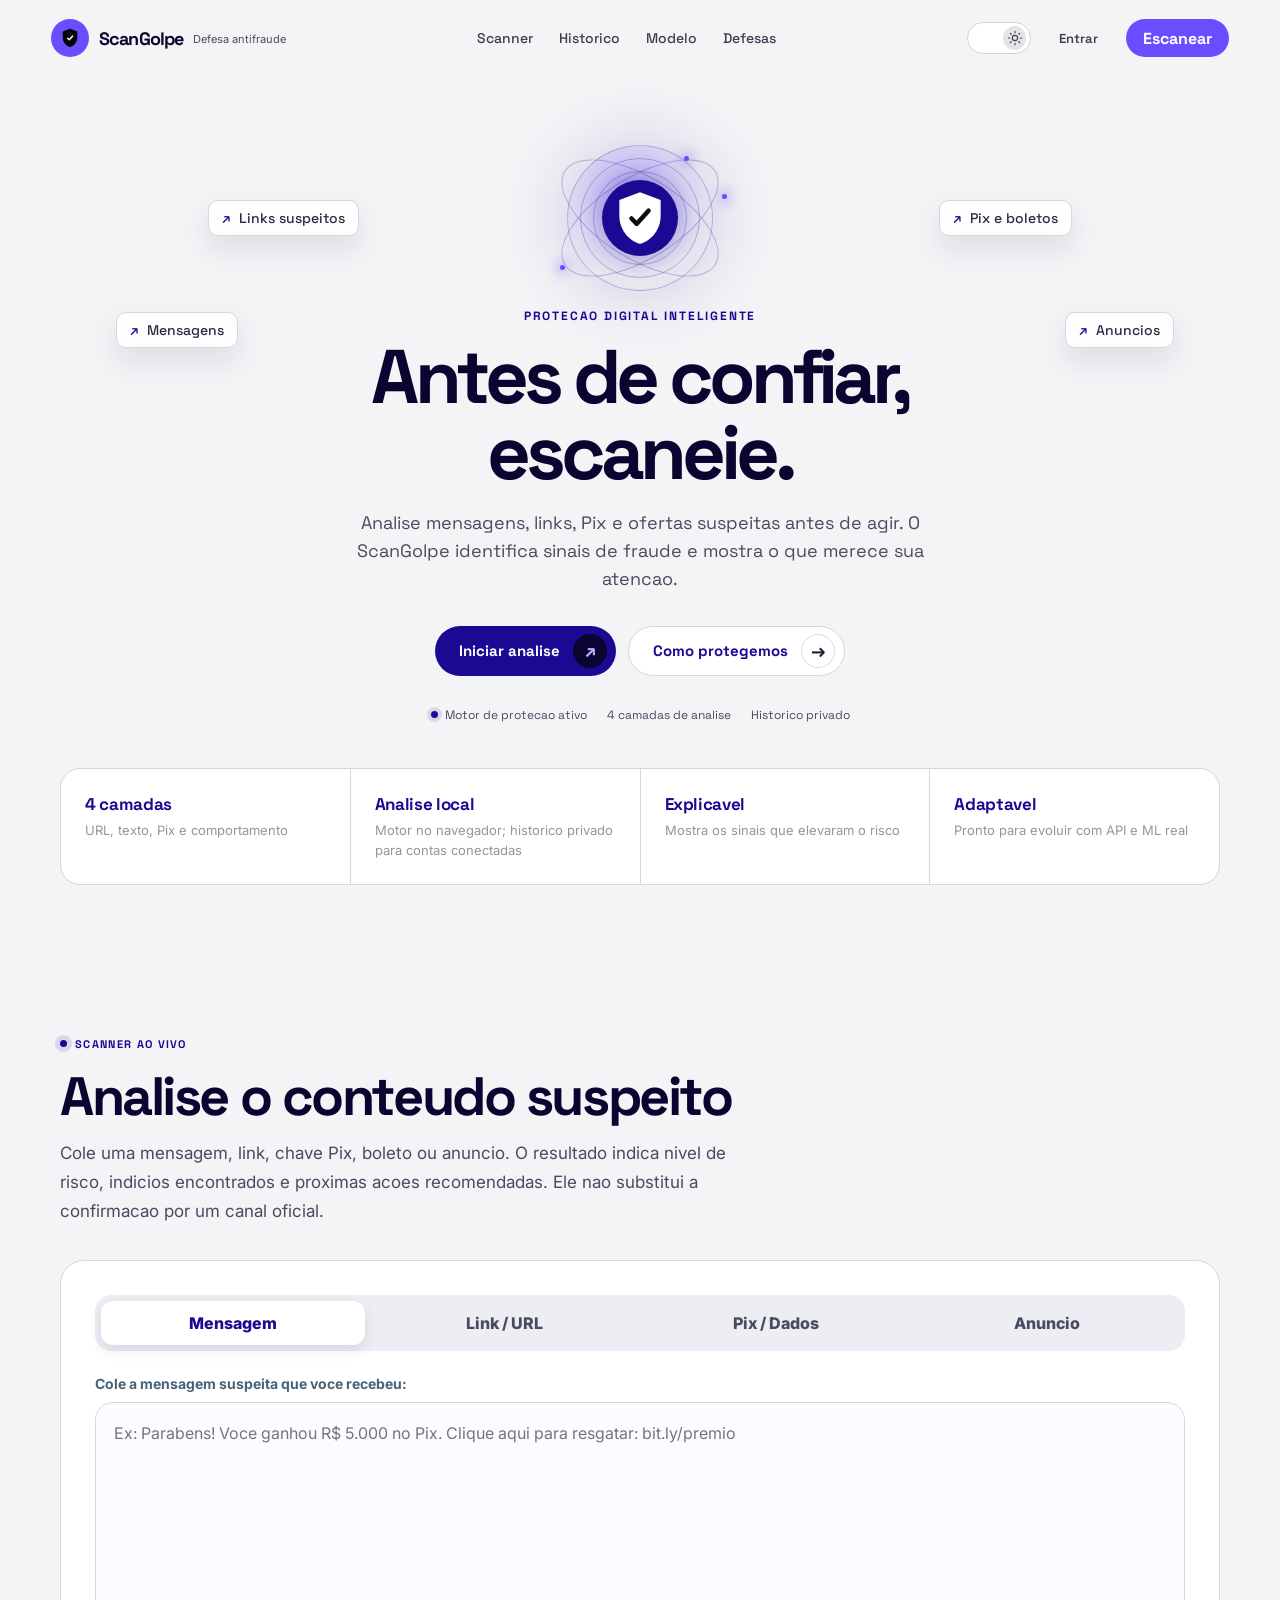
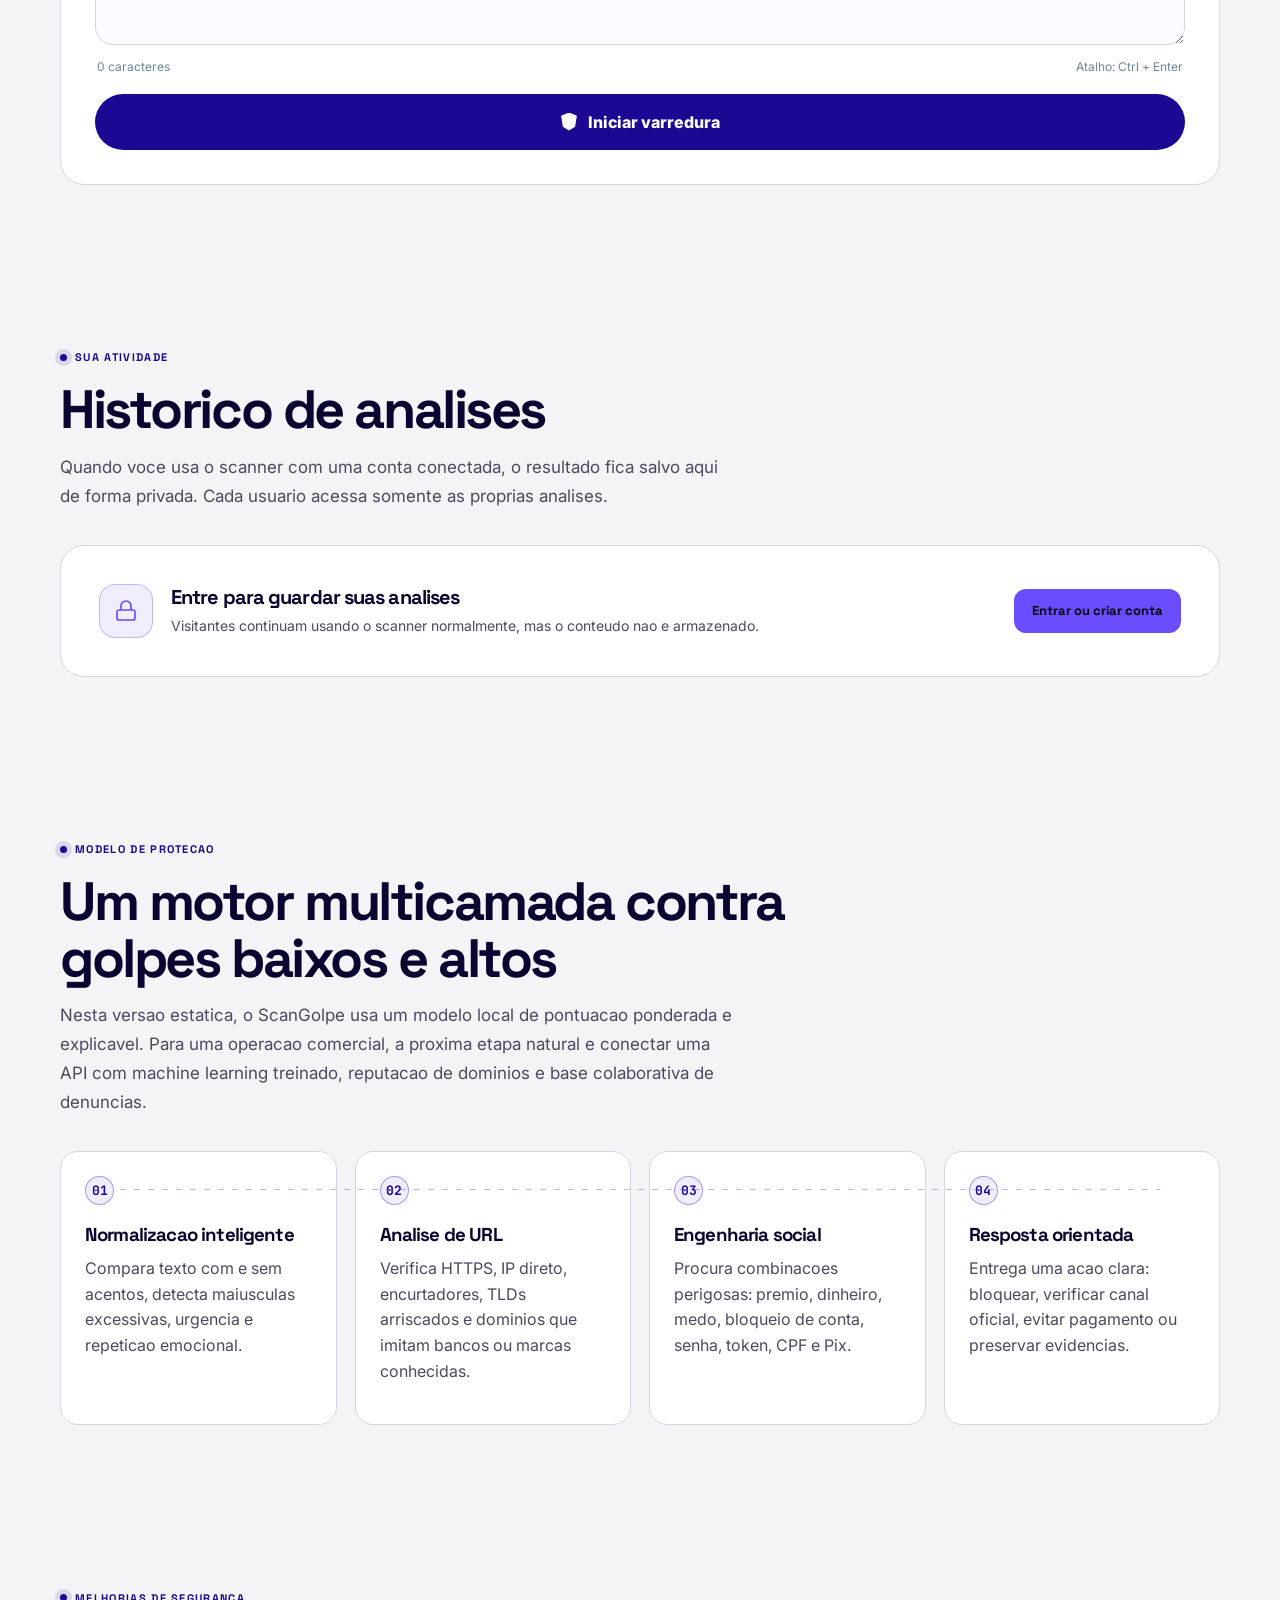
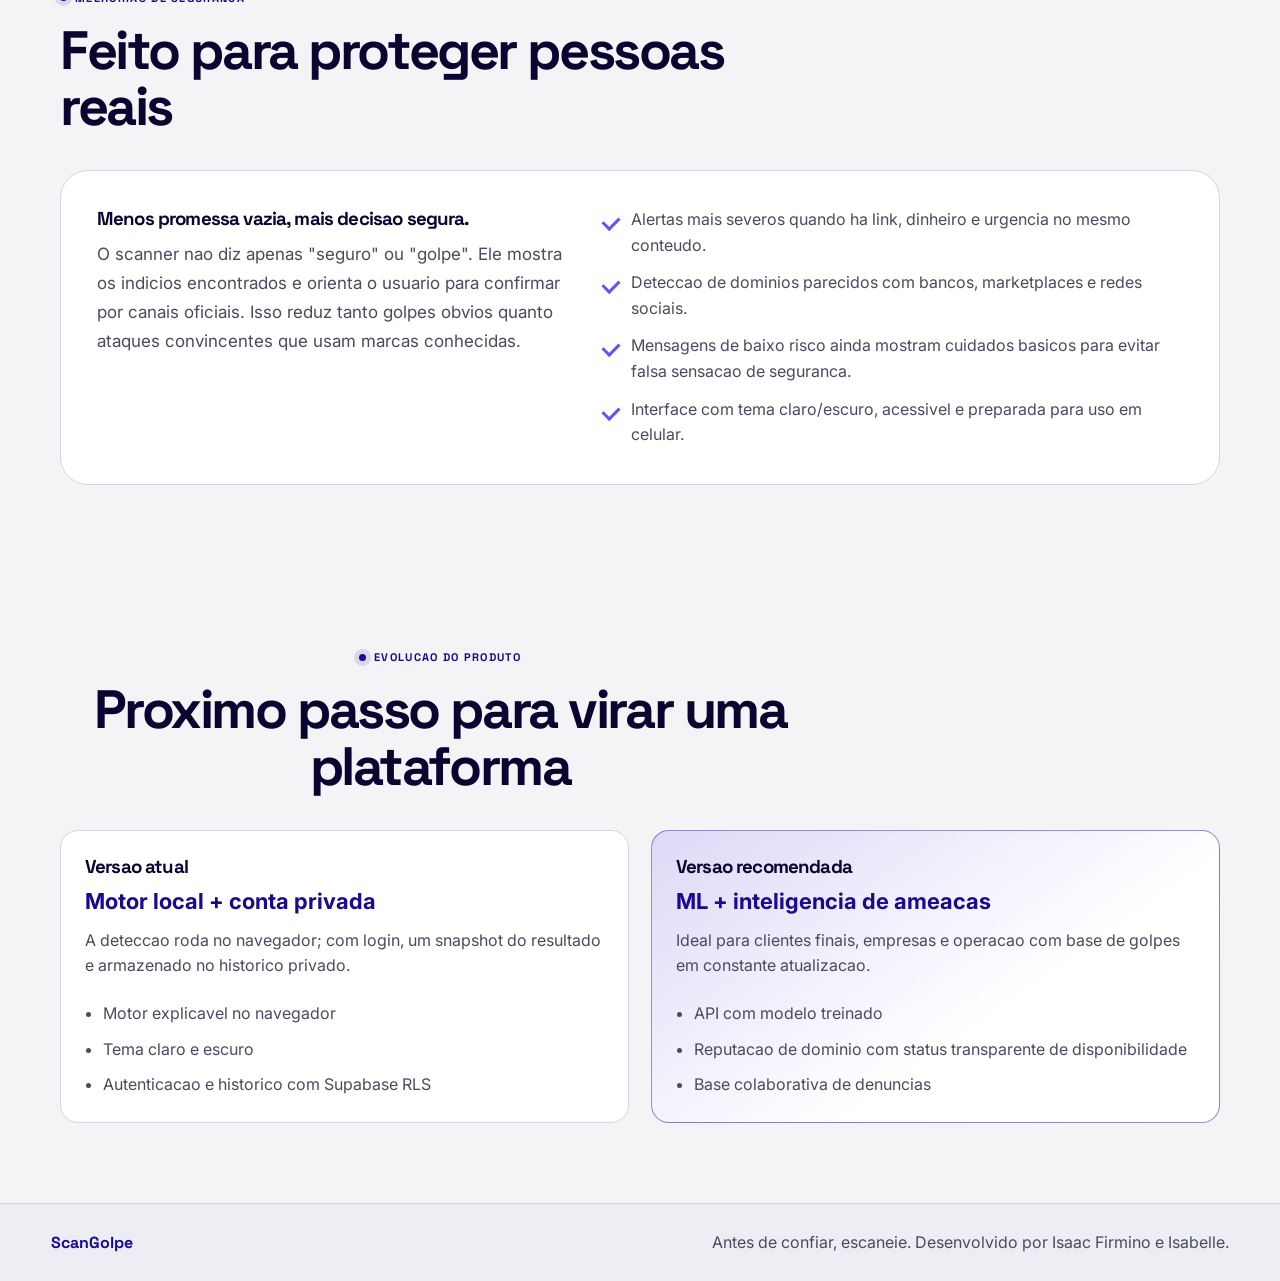
==== commit 3a510d91: "Add files via upload" ====
--- a/index.html
+++ b/index.html
@@ -8,7 +8,7 @@
   <link rel="preconnect" href="https://fonts.googleapis.com">
   <link rel="preconnect" href="https://fonts.gstatic.com" crossorigin>
   <link href="https://fonts.googleapis.com/css2?family=Inter:wght@400;500;600;700;800&family=JetBrains+Mono:wght@400;700;800&family=Space+Grotesk:wght@400;500;600;700&display=swap" rel="stylesheet">
-  <link rel="stylesheet" href="styles.css">
+  <link rel="stylesheet" href="styles.css?v=scanner-2">
 </head>
 <body>
   <header class="app-header">
@@ -28,6 +28,7 @@
 
     <nav class="main-nav" aria-label="Navegacao principal">
       <a href="#scanner">Scanner</a>
+      <a href="#historico">Historico</a>
       <a href="#modelo">Modelo</a>
       <a href="#defesas">Defesas</a>
     </nav>
@@ -43,7 +44,8 @@
         </span>
         <span class="sr-only" id="theme-label">Ativar tema claro</span>
       </button>
-      <a class="header-cta" href="#scanner">Escanear</a>
+      <a class="header-link" href="auth.html">Entrar</a>
+      <a class="header-cta" href="auth.html?redirectTo=%2Findex.html%23scanner">Escanear</a>
     </div>
   </header>
 
@@ -88,7 +90,7 @@
         <div class="hero-trust" aria-label="Resumo do scanner">
           <span><i></i> Motor de protecao ativo</span>
           <span>4 camadas de analise</span>
-          <span>Privacidade local</span>
+          <span>Historico privado</span>
         </div>
       </div>
     </section>
@@ -99,8 +101,8 @@
         <span>URL, texto, Pix e comportamento</span>
       </div>
       <div>
-        <strong>Local-first</strong>
-        <span>Analise no navegador, sem enviar seus dados</span>
+        <strong>Analise local</strong>
+        <span>Motor no navegador; historico privado para contas conectadas</span>
       </div>
       <div>
         <strong>Explicavel</strong>
@@ -118,7 +120,7 @@
         <h2>Analise o conteudo suspeito</h2>
         <p>
           Cole uma mensagem, link, chave Pix, boleto ou anuncio. O resultado indica nivel de risco,
-          confianca da analise, motivos encontrados e proximas acoes recomendadas.
+          indicios encontrados e proximas acoes recomendadas. Ele nao substitui a confirmacao por um canal oficial.
         </p>
       </div>
 
@@ -132,7 +134,7 @@
 
         <div class="input-group">
           <label id="scan-label" for="scan-input">Cole a mensagem suspeita que voce recebeu:</label>
-          <textarea id="scan-input" class="scan-textarea" rows="8" spellcheck="true" placeholder="Ex: Parabens! Voce ganhou R$ 5.000 no Pix. Clique aqui para resgatar: bit.ly/premio"></textarea>
+          <textarea id="scan-input" class="scan-textarea" rows="8" maxlength="10000" spellcheck="true" placeholder="Ex: Parabens! Voce ganhou R$ 5.000 no Pix. Clique aqui para resgatar: bit.ly/premio"></textarea>
           <div class="input-meta">
             <span id="char-count">0 caracteres</span>
             <span>Atalho: Ctrl + Enter</span>
@@ -145,6 +147,58 @@
         </button>
 
         <section class="result-card" id="result-card" aria-live="polite" aria-hidden="true"></section>
+      </div>
+    </section>
+
+    <section class="history-section" id="historico" aria-labelledby="history-title">
+      <div class="section-heading">
+        <span class="eyebrow">Sua atividade</span>
+        <h2 id="history-title">Historico de analises</h2>
+        <p>
+          Quando voce usa o scanner com uma conta conectada, o resultado fica salvo aqui de forma privada.
+          Cada usuario acessa somente as proprias analises.
+        </p>
+      </div>
+
+      <div class="history-shell">
+        <div class="history-guest" id="history-guest">
+          <span class="history-lock" aria-hidden="true">
+            <svg viewBox="0 0 24 24" fill="none" stroke="currentColor" stroke-width="1.7"><rect x="3" y="11" width="18" height="10" rx="2"/><path d="M7 11V7a5 5 0 0 1 10 0v4"/></svg>
+          </span>
+          <div>
+            <h3>Entre para guardar suas analises</h3>
+            <p>Visitantes continuam usando o scanner normalmente, mas o conteudo nao e armazenado.</p>
+          </div>
+          <a class="history-login-button" href="auth.html?redirectTo=%2Findex.html%23historico">Entrar ou criar conta</a>
+        </div>
+
+        <div class="history-account" id="history-account" hidden>
+          <div class="history-toolbar">
+            <div>
+              <span class="history-account-label">Historico privado</span>
+              <strong id="history-account-email"></strong>
+            </div>
+            <button class="history-refresh" id="history-refresh" type="button">
+              <svg viewBox="0 0 24 24" fill="none" stroke="currentColor" stroke-width="1.8" aria-hidden="true"><path d="M20 11a8.1 8.1 0 1 0 2 5.5"/><path d="M20 4v7h-7"/></svg>
+              Atualizar
+            </button>
+          </div>
+
+          <div class="history-status" id="history-status" role="status" aria-live="polite"></div>
+
+          <div class="history-empty" id="history-empty" hidden>
+            <span aria-hidden="true">01</span>
+            <h3>Seu historico comeca no proximo scan</h3>
+            <p>Cole um conteudo suspeito acima e inicie a varredura.</p>
+            <a href="#scanner">Ir para o scanner</a>
+          </div>
+
+          <div class="history-list" id="history-list" aria-live="polite"></div>
+
+          <button class="history-load-more" id="history-load-more" type="button" hidden>
+            Carregar analises anteriores
+          </button>
+        </div>
       </div>
     </section>
 
@@ -193,8 +247,8 @@
         <div class="defense-copy">
           <h3>Menos promessa vazia, mais decisao segura.</h3>
           <p>
-            O scanner nao diz apenas "seguro" ou "golpe". Ele mostra por que chegou ao resultado,
-            mede confianca e orienta o usuario para confirmar por canais oficiais. Isso reduz tanto golpes obvios
+            O scanner nao diz apenas "seguro" ou "golpe". Ele mostra os indicios encontrados
+            e orienta o usuario para confirmar por canais oficiais. Isso reduz tanto golpes obvios
             quanto ataques convincentes que usam marcas conhecidas.
           </p>
         </div>
@@ -216,12 +270,12 @@
       <div class="plans-grid">
         <article class="plan-card">
           <h3>Versao atual</h3>
-          <strong>Local</strong>
-          <p>Boa para demonstracao, prototipo, estudo e uso privado sem enviar dados sensiveis.</p>
+          <strong>Motor local + conta privada</strong>
+          <p>A deteccao roda no navegador; com login, um snapshot do resultado e armazenado no historico privado.</p>
           <ul>
             <li>Motor explicavel no navegador</li>
             <li>Tema claro e escuro</li>
-            <li>Sem dependencia de servidor</li>
+            <li>Autenticacao e historico com Supabase RLS</li>
           </ul>
         </article>
         <article class="plan-card featured">
@@ -230,7 +284,7 @@
           <p>Ideal para clientes finais, empresas e operacao com base de golpes em constante atualizacao.</p>
           <ul>
             <li>API com modelo treinado</li>
-            <li>Reputacao de dominio em tempo real</li>
+            <li>Reputacao de dominio com status transparente de disponibilidade</li>
             <li>Base colaborativa de denuncias</li>
           </ul>
         </article>
@@ -243,6 +297,9 @@
     <span>Antes de confiar, escaneie. Desenvolvido por Isaac Firmino e Isabelle.</span>
   </footer>
 
-  <script src="app.js" defer></script>
+  <script src="https://cdn.jsdelivr.net/npm/@supabase/supabase-js@2" defer></script>
+  <script src="supabase-client.js" defer></script>
+  <script src="app.js?v=scanner-2" defer></script>
+  <script src="history.js?v=scanner-2" defer></script>
 </body>
 </html>
--- a/styles.css
+++ b/styles.css
@@ -189,6 +189,405 @@
   box-shadow: 0 14px 34px var(--brand-glow);
 }
 
+.header-link {
+  display: inline-flex;
+  align-items: center;
+  justify-content: center;
+  min-height: 38px;
+  padding: 0 16px;
+  border-radius: 999px;
+  color: #d5d5d1;
+  font-family: var(--font-display);
+  font-size: 13px;
+  font-weight: 600;
+  transition: color .2s ease, background .2s ease;
+}
+
+.header-link:hover {
+  color: var(--acid);
+  background: rgba(108, 76, 255, .08);
+}
+
+[data-theme="light"] .header-link { color: #3c3c50; }
+[data-theme="light"] .header-link:hover { color: #1b0893; background: rgba(27, 8, 147, .08); }
+
+@media (max-width: 700px) {
+  .header-link { display: none; }
+}
+
+/* --------------------------------------------------------------------------
+   Historico privado de analises
+   -------------------------------------------------------------------------- */
+.history-section {
+  width: min(1160px, calc(100% - 36px));
+  margin: 0 auto;
+  padding: 80px 0;
+}
+
+.history-section [hidden] {
+  display: none !important;
+}
+
+.history-shell {
+  overflow: hidden;
+  border: 1px solid #282828;
+  border-radius: 24px;
+  background: #101010;
+}
+
+.history-guest {
+  display: grid;
+  grid-template-columns: 54px 1fr auto;
+  align-items: center;
+  gap: 18px;
+  padding: clamp(24px, 4vw, 38px);
+}
+
+.history-lock {
+  display: grid;
+  width: 54px;
+  height: 54px;
+  place-items: center;
+  border: 1px solid rgba(108, 76, 255, .34);
+  border-radius: 16px;
+  background: rgba(108, 76, 255, .1);
+  color: var(--acid);
+}
+
+.history-lock svg { width: 24px; height: 24px; }
+
+.history-guest h3,
+.history-empty h3 {
+  margin: 0 0 5px;
+  color: #f6f6f2;
+  font-size: 20px;
+}
+
+.history-guest p,
+.history-empty p {
+  margin: 0;
+  color: #969692;
+  font-size: 14px;
+  line-height: 1.55;
+}
+
+.history-login-button,
+.history-load-more,
+.history-refresh {
+  display: inline-flex;
+  align-items: center;
+  justify-content: center;
+  min-height: 44px;
+  border-radius: 12px;
+  font-family: var(--font-display);
+  font-size: 13px;
+  font-weight: 700;
+  cursor: pointer;
+  transition: transform .18s ease, border-color .2s ease, background .2s ease, opacity .2s ease;
+}
+
+.history-login-button {
+  padding: 0 18px;
+  background: var(--acid);
+  color: var(--ink);
+}
+
+.history-login-button:hover { transform: translateY(-1px); }
+.history-account { padding: clamp(20px, 3.5vw, 34px); }
+
+.history-toolbar {
+  display: flex;
+  align-items: center;
+  justify-content: space-between;
+  gap: 18px;
+  padding-bottom: 20px;
+  border-bottom: 1px solid #282828;
+}
+
+.history-toolbar > div { min-width: 0; }
+
+.history-account-label {
+  display: block;
+  margin-bottom: 4px;
+  color: #969692;
+  font-family: var(--font-display);
+  font-size: 11px;
+  font-weight: 700;
+  letter-spacing: .12em;
+  text-transform: uppercase;
+}
+
+.history-toolbar strong {
+  display: block;
+  overflow: hidden;
+  color: #f6f6f2;
+  font-family: var(--font-mono);
+  font-size: 13px;
+  text-overflow: ellipsis;
+  white-space: nowrap;
+}
+
+.history-refresh {
+  gap: 8px;
+  padding: 0 14px;
+  border: 1px solid #303030;
+  background: #151515;
+  color: #d5d5d1;
+}
+
+.history-refresh:hover { border-color: var(--acid); background: rgba(108, 76, 255, .09); }
+.history-refresh:disabled, .history-load-more:disabled { cursor: wait; opacity: .6; }
+.history-refresh svg { width: 16px; height: 16px; }
+.history-refresh.loading svg { animation: spin .8s linear infinite; }
+
+.history-status {
+  margin-top: 18px;
+  padding: 11px 13px;
+  border: 1px solid rgba(108, 76, 255, .3);
+  border-radius: 10px;
+  background: rgba(108, 76, 255, .07);
+  color: #a0a09c;
+  font-size: 13px;
+}
+
+.history-status[data-tone="success"] {
+  border-color: rgba(16, 185, 129, .34);
+  background: rgba(16, 185, 129, .07);
+  color: #9de4c7;
+}
+
+.history-status[data-tone="error"] {
+  border-color: rgba(239, 68, 68, .34);
+  background: rgba(239, 68, 68, .07);
+  color: #f2b8b8;
+}
+
+.history-empty {
+  padding: clamp(36px, 7vw, 68px) 24px;
+  text-align: center;
+}
+
+.history-empty > span {
+  display: inline-grid;
+  width: 48px;
+  height: 48px;
+  margin-bottom: 15px;
+  place-items: center;
+  border: 1px solid rgba(108, 76, 255, .4);
+  border-radius: 15px;
+  background: rgba(108, 76, 255, .09);
+  color: var(--acid);
+  font-family: var(--font-mono);
+  font-size: 13px;
+  font-weight: 800;
+}
+
+.history-empty a {
+  display: inline-block;
+  margin-top: 14px;
+  color: var(--acid);
+  font-family: var(--font-display);
+  font-size: 13px;
+  font-weight: 700;
+}
+
+.history-list { display: grid; gap: 14px; margin-top: 18px; }
+
+.history-card {
+  --history-risk: var(--safe);
+  padding: clamp(18px, 3vw, 25px);
+  border: 1px solid #292929;
+  border-left: 3px solid var(--history-risk);
+  border-radius: 16px;
+  background: #0a0a0c;
+}
+
+.history-card.risk-medium { --history-risk: var(--warn); }
+.history-card.risk-high { --history-risk: #f97316; }
+.history-card.risk-critical { --history-risk: var(--danger); }
+
+.history-card-top {
+  display: flex;
+  align-items: flex-start;
+  justify-content: space-between;
+  gap: 14px;
+}
+
+.history-card-meta {
+  display: flex;
+  align-items: center;
+  gap: 8px 12px;
+  flex-wrap: wrap;
+  color: #969692;
+  font-family: var(--font-display);
+  font-size: 11px;
+  font-weight: 600;
+}
+
+.history-risk {
+  display: inline-flex;
+  align-items: center;
+  gap: 7px;
+  color: var(--history-risk);
+  font-weight: 800;
+  text-transform: uppercase;
+  letter-spacing: .06em;
+}
+
+.history-risk i {
+  width: 7px;
+  height: 7px;
+  border-radius: 50%;
+  background: currentColor;
+  box-shadow: 0 0 0 4px color-mix(in srgb, currentColor 18%, transparent);
+}
+
+.history-delete {
+  display: grid;
+  width: 38px;
+  height: 38px;
+  flex: 0 0 auto;
+  place-items: center;
+  border: 1px solid transparent;
+  border-radius: 10px;
+  background: transparent;
+  color: #797975;
+  cursor: pointer;
+  transition: color .2s ease, border-color .2s ease, background .2s ease;
+}
+
+.history-delete:hover {
+  border-color: rgba(239, 68, 68, .3);
+  background: rgba(239, 68, 68, .07);
+  color: #ef7b7b;
+}
+
+.history-delete:disabled { cursor: wait; opacity: .5; }
+.history-delete svg { width: 17px; height: 17px; }
+
+.history-card h3 {
+  margin: 15px 0 8px;
+  color: #f6f6f2;
+  font-size: clamp(17px, 2vw, 20px);
+}
+
+.history-content {
+  margin: 0;
+  color: #a0a09c;
+  font-size: 14px;
+  line-height: 1.58;
+}
+
+.history-card-stats {
+  display: flex;
+  gap: 8px;
+  margin-top: 16px;
+  flex-wrap: wrap;
+}
+
+.history-card-stats span {
+  max-width: 100%;
+  overflow: hidden;
+  padding: 7px 10px;
+  border: 1px solid #292929;
+  border-radius: 999px;
+  background: #141414;
+  color: #969692;
+  font-size: 11px;
+  text-overflow: ellipsis;
+  white-space: nowrap;
+}
+
+.history-card-stats strong { color: #f6f6f2; font-family: var(--font-mono); }
+.history-card-stats .history-online { border-color: rgba(16, 185, 129, .3); color: #83d9ba; }
+
+.history-details { margin-top: 16px; border-top: 1px solid #292929; }
+
+.history-details summary {
+  padding-top: 15px;
+  color: var(--acid);
+  font-family: var(--font-display);
+  font-size: 13px;
+  font-weight: 700;
+  cursor: pointer;
+}
+
+.history-details-body {
+  padding-top: 13px;
+  color: #a0a09c;
+  font-size: 13px;
+  line-height: 1.55;
+}
+
+.history-details-body > p { margin: 0; }
+.history-signals { display: grid; gap: 8px; margin: 13px 0 0; padding: 0; list-style: none; }
+
+.history-signals li {
+  display: grid;
+  gap: 3px;
+  padding: 10px 12px;
+  border-radius: 10px;
+  background: #141414;
+}
+
+.history-signals strong { color: #f6f6f2; font-size: 12px; }
+.history-signals span { color: #a0a09c; }
+
+.history-load-more {
+  width: 100%;
+  margin-top: 16px;
+  border: 1px solid rgba(108, 76, 255, .35);
+  background: rgba(108, 76, 255, .08);
+  color: var(--acid);
+}
+
+.history-load-more:hover { background: rgba(108, 76, 255, .15); }
+
+[data-theme="light"] .history-shell { border-color: #d4d5e0; background: #fff; }
+[data-theme="light"] .history-guest h3,
+[data-theme="light"] .history-empty h3,
+[data-theme="light"] .history-toolbar strong,
+[data-theme="light"] .history-card h3,
+[data-theme="light"] .history-card-stats strong,
+[data-theme="light"] .history-signals strong { color: #0a0430; }
+[data-theme="light"] .history-guest p,
+[data-theme="light"] .history-empty p,
+[data-theme="light"] .history-account-label,
+[data-theme="light"] .history-card-meta,
+[data-theme="light"] .history-content,
+[data-theme="light"] .history-details-body,
+[data-theme="light"] .history-signals span { color: #4a4a60; }
+[data-theme="light"] .history-toolbar,
+[data-theme="light"] .history-card,
+[data-theme="light"] .history-details { border-color: #d4d5e0; }
+[data-theme="light"] .history-card { background: #f8f8fb; }
+[data-theme="light"] .history-refresh,
+[data-theme="light"] .history-card-stats span,
+[data-theme="light"] .history-signals li { border-color: #d4d5e0; background: #eceef3; color: #4a4a60; }
+[data-theme="light"] .history-status[data-tone="success"] { color: #126044; }
+[data-theme="light"] .history-status[data-tone="error"] { color: #8b2525; }
+[data-theme="light"] .history-card-stats .history-online { color: #126044; }
+
+@media (max-width: 700px) {
+  .history-section { width: min(100% - 28px, 1160px); padding: 62px 0; }
+  .history-guest { grid-template-columns: 48px 1fr; gap: 14px; }
+  .history-lock { width: 48px; height: 48px; }
+  .history-login-button { grid-column: 1 / -1; width: 100%; min-height: 50px; }
+  .history-toolbar { align-items: flex-start; }
+  .history-refresh { min-height: 44px; }
+  .history-card-meta { gap: 7px 10px; }
+  .history-card-stats span { max-width: 100%; }
+}
+
+@media (max-width: 430px) {
+  .history-guest { grid-template-columns: 1fr; text-align: center; }
+  .history-lock { margin: 0 auto; }
+  .history-toolbar { flex-direction: column; }
+  .history-refresh { width: 100%; }
+  .history-card-top { align-items: center; }
+  .history-card-meta { align-items: flex-start; flex-direction: column; }
+}
+
 .secondary-action {
   display: inline-flex;
   align-items: center;
@@ -464,6 +863,60 @@
   padding: 72px 0;
 }
 
+/* Banner de sessao ativa no scanner (injetado via app.js).
+   Nao bloqueia o scanner: aparece apenas para usuarios autenticados. */
+.scanner-auth-banner {
+  display: flex;
+  align-items: center;
+  gap: 12px;
+  margin-bottom: 18px;
+  padding: 12px 16px;
+  border: 1px solid rgba(108, 76, 255, .35);
+  border-radius: 14px;
+  background: rgba(108, 76, 255, .08);
+  color: #d5d5d1;
+  font-family: var(--font-display);
+  font-size: 13px;
+  flex-wrap: wrap;
+}
+
+.scanner-auth-dot {
+  width: 8px;
+  height: 8px;
+  border-radius: 50%;
+  background: var(--acid);
+  box-shadow: 0 0 0 4px rgba(108, 76, 255, .22);
+  flex-shrink: 0;
+}
+
+.scanner-auth-text { flex: 1 1 auto; min-width: 200px; }
+.scanner-auth-text strong { color: var(--acid); font-weight: 700; }
+
+.scanner-auth-action {
+  border: 1px solid rgba(108, 76, 255, .45);
+  border-radius: 8px;
+  background: rgba(108, 76, 255, .12);
+  color: var(--acid);
+  padding: 6px 12px;
+  font-family: var(--font-display);
+  font-size: 12px;
+  font-weight: 700;
+  cursor: pointer;
+  transition: background .2s ease;
+}
+
+.scanner-auth-action:hover { background: rgba(108, 76, 255, .22); }
+
+[data-theme="light"] .scanner-auth-banner {
+  border-color: rgba(27, 8, 147, .3);
+  background: rgba(27, 8, 147, .06);
+  color: #2a2a40;
+}
+[data-theme="light"] .scanner-auth-text strong,
+[data-theme="light"] .scanner-auth-action { color: #1b0893; }
+[data-theme="light"] .scanner-auth-action { border-color: rgba(27, 8, 147, .35); background: rgba(27, 8, 147, .08); }
+[data-theme="light"] .scanner-auth-action:hover { background: rgba(27, 8, 147, .16); }
+
 .section-heading {
   margin-bottom: 32px;
 }
@@ -567,6 +1020,41 @@
   opacity: 0.72;
 }
 
+.report-button {
+  display: inline-flex;
+  width: 100%;
+  min-height: 52px;
+  align-items: center;
+  justify-content: center;
+  gap: 10px;
+  margin-top: 18px;
+  padding: 0 18px;
+  border-radius: 18px;
+  border: 1px solid rgba(220, 252, 84, 0.35);
+  background: rgba(220, 252, 84, 0.08);
+  color: var(--acid);
+  font-weight: 700;
+  cursor: pointer;
+  transition: background 0.18s ease, transform 0.15s ease, border-color 0.18s ease;
+}
+
+.report-button:hover {
+  background: rgba(220, 252, 84, 0.16);
+  transform: translateY(-1px);
+}
+
+.report-button:disabled {
+  cursor: not-allowed;
+  opacity: 0.7;
+}
+
+.report-status {
+  display: block;
+  margin-top: 10px;
+  color: var(--muted);
+  font-size: 0.95rem;
+}
+
 .button-icon {
   width: 18px;
   height: 18px;
@@ -626,6 +1114,45 @@
   text-transform: uppercase;
 }
 
+.online-badge {
+  display: inline-flex;
+  align-items: center;
+  gap: 6px;
+  margin-left: 8px;
+  margin-bottom: 8px;
+  padding: 5px 9px;
+  border: 1px solid rgba(108, 76, 255, 0.45);
+  border-radius: 999px;
+  background: rgba(108, 76, 255, 0.10);
+  color: var(--acid);
+  font-family: var(--font-mono);
+  font-size: 10px;
+  font-weight: 700;
+  letter-spacing: 0.04em;
+  vertical-align: middle;
+}
+
+[data-theme="light"] .online-badge {
+  border-color: rgba(27, 8, 147, 0.35);
+  background: rgba(27, 8, 147, 0.08);
+  color: #1b0893;
+}
+
+.online-badge-warning {
+  border-color: rgba(250, 204, 21, 0.42);
+  background: rgba(250, 204, 21, 0.10);
+  color: #fde68a;
+}
+
+.online-badge-unavailable {
+  border-color: rgba(148, 163, 184, 0.36);
+  background: rgba(148, 163, 184, 0.10);
+  color: var(--muted);
+}
+
+[data-theme="light"] .online-badge-warning { color: #854d0e; }
+[data-theme="light"] .online-badge-unavailable { color: #52525b; }
+
 .risk-dot {
   width: 8px;
   height: 8px;
@@ -637,16 +1164,17 @@
   font-size: clamp(24px, 3vw, 34px);
 }
 
-.confidence-ring {
+.indicator-count {
   display: grid;
   width: 118px;
   height: 118px;
   place-items: center;
   border-radius: 50%;
-  background: conic-gradient(var(--risk-color) var(--confidence), color-mix(in srgb, var(--risk-color) 14%, transparent) 0);
-}
-
-.confidence-ring div {
+  border: 1px solid color-mix(in srgb, var(--risk-color) 50%, transparent);
+  background: color-mix(in srgb, var(--risk-color) 14%, transparent);
+}
+
+.indicator-count div {
   display: grid;
   width: 86px;
   height: 86px;
@@ -656,7 +1184,7 @@
   text-align: center;
 }
 
-.confidence-ring strong {
+.indicator-count strong {
   font-family: var(--font-mono);
   font-size: 22px;
   font-weight: 800;
@@ -664,7 +1192,7 @@
   letter-spacing: -0.02em;
 }
 
-.confidence-ring span {
+.indicator-count span {
   font-family: var(--font-mono);
   color: var(--muted);
   font-size: 10px;
@@ -934,7 +1462,7 @@
     grid-template-columns: 1fr;
   }
 
-  .confidence-ring {
+  .indicator-count {
     width: 100%;
     height: auto;
     aspect-ratio: 1;
@@ -965,8 +1493,13 @@
 :root {
   --ink: #050505;
   --ink-soft: #101010;
-  --acid: #dcfc36;
-  --acid-soft: #e9fd81;
+  /* Paleta indigo profundo (#1b0893) — substitui o antigo verde lima,
+     mantendo a base escura intacta. */
+  --acid: #6c4cff;        /* tom principal derivado de #1b0893 (claro p/ contraste no escuro) */
+  --acid-soft: #a99bff;   /* variante mais clara, usada em hover/borda */
+  --acid-deep: #1b0893;   /* tom "base" fornecido pelo usuário */
+  --acid-glow: rgba(108, 76, 255, 0.45);
+  --acid-line: rgba(108, 76, 255, 0.26);
   --line: rgba(255, 255, 255, 0.13);
   --font-display: "Space Grotesk", Inter, system-ui, sans-serif;
 }
@@ -1062,20 +1595,20 @@
   height: 146px;
   margin-bottom: 13px;
   place-items: center;
-  border: 1px solid rgba(220,252,54,.26);
+  border: 1px solid rgba(108,76,255,.26);
   border-radius: 50%;
-  background: radial-gradient(circle at 45% 35%, rgba(220,252,54,.32), rgba(220,252,54,.05) 45%, transparent 68%);
-  box-shadow: 0 0 70px rgba(220,252,54,.12), inset 0 0 50px rgba(220,252,54,.08);
+  background: radial-gradient(circle at 45% 35%, rgba(108,76,255,.32), rgba(108,76,255,.05) 45%, transparent 68%);
+  box-shadow: 0 0 70px rgba(108,76,255,.12), inset 0 0 50px rgba(108,76,255,.08);
   animation: emblem-glow 3.5s ease-in-out infinite;
 }
-.hero-emblem::before, .hero-emblem::after { content: ""; position: absolute; border: 1px solid rgba(220,252,54,.15); border-radius: 50%; }
+.hero-emblem::before, .hero-emblem::after { content: ""; position: absolute; border: 1px solid rgba(108,76,255,.15); border-radius: 50%; }
 .hero-emblem::before { inset: 12px; }
-.hero-emblem::after { inset: 25px; border-color: rgba(220,252,54,.1); }
-.emblem-orbit { position: absolute; border: 1px solid rgba(220,252,54,.32); border-radius: 50%; }
+.hero-emblem::after { inset: 25px; border-color: rgba(108,76,255,.1); }
+.emblem-orbit { position: absolute; border: 1px solid rgba(108,76,255,.32); border-radius: 50%; }
 .orbit-one { width: 178px; height: 82px; transform: rotate(32deg); }
 .orbit-two { width: 178px; height: 82px; transform: rotate(-32deg); }
-.emblem-shield { z-index: 1; display: grid; width: 76px; height: 76px; place-items: center; border-radius: 50%; background: var(--acid); color: var(--ink); box-shadow: 0 0 30px rgba(220,252,54,.65); }
-.spark { position: absolute; z-index: 3; width: 5px; height: 5px; border-radius: 50%; background: var(--acid); box-shadow: 0 0 12px 3px rgba(220,252,54,.45); }
+.emblem-shield { z-index: 1; display: grid; width: 76px; height: 76px; place-items: center; border-radius: 50%; background: var(--acid); color: var(--ink); box-shadow: 0 0 30px rgba(108,76,255,.65); }
+.spark { position: absolute; z-index: 3; width: 5px; height: 5px; border-radius: 50%; background: var(--acid); box-shadow: 0 0 12px 3px rgba(108,76,255,.45); }
 .spark-one { top: 10px; right: 23px; }.spark-two { bottom: 20px; left: -8px; }.spark-three { top: 48px; right: -15px; }
 
 .hero-tag {
@@ -1146,7 +1679,7 @@
 
 .hero-trust { display: flex; gap: 20px; margin-top: 31px; color: #797975; font-family: var(--font-display); font-size: 12px; }
 .hero-trust span { display: inline-flex; align-items: center; gap: 7px; }
-.hero-trust i { width: 7px; height: 7px; border-radius: 50%; background: var(--acid); box-shadow: 0 0 0 4px rgba(220,252,54,.1); }
+.hero-trust i { width: 7px; height: 7px; border-radius: 50%; background: var(--acid); box-shadow: 0 0 0 4px rgba(108,76,255,.18); }
 
 .metrics-strip { position: relative; z-index: 3; width: min(1160px, calc(100% - 36px)); margin: -32px auto 66px; border-color: #272727; border-radius: 20px; background: #272727; }
 .metrics-strip div { padding: 24px; background: #0f0f0f; }
@@ -1156,7 +1689,7 @@
 .scanner-section, .model-section, .defense-section, .plans-section { padding: 80px 0; }
 .section-heading { max-width: 760px; margin-bottom: 34px; }
 .eyebrow { color: var(--acid); font-family: var(--font-display); font-size: 11px; }
-.eyebrow::before { background: var(--acid); box-shadow: 0 0 0 5px rgba(220,252,54,.12); }
+.eyebrow::before { background: var(--acid); box-shadow: 0 0 0 5px rgba(108,76,255,.18); }
 h2, h3 { font-family: var(--font-display); letter-spacing: -.045em; }
 h2 { color: #f7f7f3; }
 .section-heading p, .defense-copy p { color: #9d9d99; }
@@ -1165,28 +1698,28 @@
 .scanner-tabs { background: #080808; }
 .scan-tab.active { background: #202020; color: var(--acid); box-shadow: none; }
 .scan-textarea { border-color: #303030; background: #090909; }
-.scan-textarea:focus { border-color: var(--acid); box-shadow: 0 0 0 4px rgba(220,252,54,.1); }
+.scan-textarea:focus { border-color: var(--acid); box-shadow: 0 0 0 4px rgba(108,76,255,.18); }
 .scan-button { color: var(--ink); background: var(--acid); box-shadow: none; }
-.scan-button:not(:disabled):hover { box-shadow: 0 0 0 4px rgba(220,252,54,.12); }
+.scan-button:not(:disabled):hover { box-shadow: 0 0 0 4px rgba(108,76,255,.18); }
 .button-icon { background: var(--ink); }
-.model-grid span { border-color: rgba(220,252,54,.55); background: rgba(220,252,54,.08); color: var(--acid); }
-.model-grid::before { background: repeating-linear-gradient(90deg, rgba(220,252,54,.45) 0, rgba(220,252,54,.45) 6px, transparent 6px, transparent 14px); }
-.plan-card.featured { border-color: rgba(220,252,54,.48); background: linear-gradient(145deg, rgba(220,252,54,.1), #101010 60%); }
+.model-grid span { border-color: rgba(108,76,255,.55); background: rgba(108,76,255,.10); color: var(--acid); }
+.model-grid::before { background: repeating-linear-gradient(90deg, rgba(108,76,255,.45) 0, rgba(108,76,255,.45) 6px, transparent 6px, transparent 14px); }
+.plan-card.featured { border-color: rgba(108,76,255,.48); background: linear-gradient(145deg, rgba(108,76,255,.12), #101010 60%); }
 .plan-card strong { color: var(--acid); }
 .check-list li::before { border-color: var(--acid); }
 .app-footer { border-color: #272727; color: #858581; background: #080808; }
 .app-footer strong { color: var(--acid); font-family: var(--font-display); }
 
-[data-theme="light"] body { background: #f3f4ee; color: #111; }
-[data-theme="light"] .scanner-section, [data-theme="light"] .model-section, [data-theme="light"] .defense-section, [data-theme="light"] .plans-section { color: #111; }
-[data-theme="light"] .scanner-shell, [data-theme="light"] .model-grid article, [data-theme="light"] .defense-layout, [data-theme="light"] .plan-card { background: #fff; border-color: #dfe1d5; }
-[data-theme="light"] h2, [data-theme="light"] h3 { color: #141414; }
-[data-theme="light"] .section-heading p, [data-theme="light"] .defense-copy p, [data-theme="light"] .model-grid p, [data-theme="light"] .plan-card p, [data-theme="light"] .plan-card li, [data-theme="light"] .check-list li { color: #62625e; }
-[data-theme="light"] .metrics-strip { border-color: #d9dbcf; background: #d9dbcf; }
+[data-theme="light"] body { background: #f3f4f6; color: #0c0530; }
+[data-theme="light"] .scanner-section, [data-theme="light"] .model-section, [data-theme="light"] .defense-section, [data-theme="light"] .plans-section { color: #0c0530; }
+[data-theme="light"] .scanner-shell, [data-theme="light"] .model-grid article, [data-theme="light"] .defense-layout, [data-theme="light"] .plan-card { background: #fff; border-color: #d4d5e0; }
+[data-theme="light"] h2, [data-theme="light"] h3 { color: #0a0430; }
+[data-theme="light"] .section-heading p, [data-theme="light"] .defense-copy p, [data-theme="light"] .model-grid p, [data-theme="light"] .plan-card p, [data-theme="light"] .plan-card li, [data-theme="light"] .check-list li { color: #4a4a60; }
+[data-theme="light"] .metrics-strip { border-color: #d4d5e0; background: #d4d5e0; }
 [data-theme="light"] .metrics-strip div { background: #fff; }
-[data-theme="light"] .scanner-tabs, [data-theme="light"] .scan-textarea { background: #f4f5ee; }
-
-@keyframes emblem-glow { 50% { transform: scale(1.035); box-shadow: 0 0 92px rgba(220,252,54,.19), inset 0 0 50px rgba(220,252,54,.1); } }
+[data-theme="light"] .scanner-tabs, [data-theme="light"] .scan-textarea { background: #eceef3; }
+
+@keyframes emblem-glow { 50% { transform: scale(1.035); box-shadow: 0 0 92px rgba(108,76,255,.28), inset 0 0 50px rgba(108,76,255,.15); } }
 @keyframes tag-float { 50% { transform: translateY(-7px); } }
 
 @media (max-width: 900px) {
@@ -1235,7 +1768,7 @@
   transition: background .3s ease, border-color .3s ease;
 }
 
-.theme-toggle:focus-visible { outline: 3px solid rgba(220,252,54,.45); outline-offset: 3px; }
+.theme-toggle:focus-visible { outline: 3px solid rgba(108,76,255,.45); outline-offset: 3px; }
 .toggle-knob, .toggle-sun { display: grid; width: 24px; height: 24px; place-items: center; border-radius: 50%; transition: transform .3s ease, background .3s ease, color .3s ease, opacity .2s ease; }
 .toggle-knob { z-index: 1; background: #27272a; color: #fff; }
 .toggle-sun { color: #71717a; }
@@ -1249,54 +1782,55 @@
 [data-theme="light"] .icon-sun { display: block; }
 
 /* A complete light palette: the hero, header and every interactive panel now
-   switch together instead of retaining the former dark-only values. */
-[data-theme="light"] body { background: #f4f5ee; }
+   switch together instead of retaining the former dark-only values.
+   Paleta clara derivada de #1b0893 (indigo profundo). */
+[data-theme="light"] body { background: #f3f4f6; }
 [data-theme="light"] body::before { opacity: .1; }
-[data-theme="light"] .app-header { background: linear-gradient(180deg, rgba(244,245,238,.95), rgba(244,245,238,.35), transparent); }
-[data-theme="light"] .brand strong { color: #171712; }
-[data-theme="light"] .brand small { color: #65665e; }
-[data-theme="light"] .main-nav { color: #55564e; }
-[data-theme="light"] .main-nav a:hover { color: #3e5700; }
-[data-theme="light"] .header-cta { background: #d5f429; color: #111; }
-
-[data-theme="light"] .hero-section.hero-14 { background: #f4f5ee; }
+[data-theme="light"] .app-header { background: linear-gradient(180deg, rgba(243,244,246,.95), rgba(243,244,246,.35), transparent); }
+[data-theme="light"] .brand strong { color: #0c0530; }
+[data-theme="light"] .brand small { color: #4a4a60; }
+[data-theme="light"] .main-nav { color: #3c3c50; }
+[data-theme="light"] .main-nav a:hover { color: #1b0893; }
+[data-theme="light"] .header-cta { background: #6c4cff; color: #fff; }
+
+[data-theme="light"] .hero-section.hero-14 { background: #f3f4f6; }
 [data-theme="light"] .hero-grid { filter: invert(1); opacity: .13; }
 [data-theme="light"] .hero-beam { filter: saturate(.9); opacity: .23; }
-[data-theme="light"] .hero-emblem { border-color: rgba(91,126,0,.28); background: radial-gradient(circle at 45% 35%, rgba(205,235,49,.48), rgba(205,235,49,.11) 45%, transparent 68%); box-shadow: 0 0 70px rgba(155,190,25,.18), inset 0 0 50px rgba(155,190,25,.1); }
-[data-theme="light"] .hero-emblem::before, [data-theme="light"] .hero-emblem::after, [data-theme="light"] .emblem-orbit { border-color: rgba(91,126,0,.25); }
-[data-theme="light"] .emblem-shield { background: #cdea2a; color: #111; box-shadow: 0 0 30px rgba(170,200,30,.45); }
-[data-theme="light"] .hero-copy h1 { color: #151510; }
-[data-theme="light"] .hero-kicker { color: #526e00; }
-[data-theme="light"] .hero-copy p { color: #5c5d54; }
-[data-theme="light"] .hero-tag { border-color: #d9dbcf; background: rgba(255,255,255,.9); box-shadow: 0 13px 30px rgba(40,40,20,.08); color: #383930; }
-[data-theme="light"] .hero-tag::before { color: #5d7d00; }
-[data-theme="light"] .primary-action { background: #cdea2a; color: #111; }
-[data-theme="light"] .primary-action span { background: #171712; color: #e8ff69; }
-[data-theme="light"] .secondary-action { border-color: #d5d7ca; background: #fff; color: #526e00; }
-[data-theme="light"] .secondary-action span { border-color: #d7d9cc; color: #25251f; }
-[data-theme="light"] .secondary-action:hover { background: #fafbf6; }
-[data-theme="light"] .hero-trust { color: #66675f; }
-[data-theme="light"] .hero-trust i { background: #5e7d00; box-shadow: 0 0 0 4px rgba(94,125,0,.1); }
-
-[data-theme="light"] .metrics-strip { border-color: #d9dbcf; background: #d9dbcf; }
+[data-theme="light"] .hero-emblem { border-color: rgba(27,8,147,.28); background: radial-gradient(circle at 45% 35%, rgba(108,76,255,.42), rgba(108,76,255,.11) 45%, transparent 68%); box-shadow: 0 0 70px rgba(27,8,147,.18), inset 0 0 50px rgba(27,8,147,.10); }
+[data-theme="light"] .hero-emblem::before, [data-theme="light"] .hero-emblem::after, [data-theme="light"] .emblem-orbit { border-color: rgba(27,8,147,.25); }
+[data-theme="light"] .emblem-shield { background: #1b0893; color: #fff; box-shadow: 0 0 30px rgba(27,8,147,.45); }
+[data-theme="light"] .hero-copy h1 { color: #0a0430; }
+[data-theme="light"] .hero-kicker { color: #1b0893; }
+[data-theme="light"] .hero-copy p { color: #4a4a60; }
+[data-theme="light"] .hero-tag { border-color: #d4d5e0; background: rgba(255,255,255,.9); box-shadow: 0 13px 30px rgba(27,8,60,.10); color: #2a2a40; }
+[data-theme="light"] .hero-tag::before { color: #1b0893; }
+[data-theme="light"] .primary-action { background: #1b0893; color: #fff; }
+[data-theme="light"] .primary-action span { background: #0a0430; color: #b9aeff; }
+[data-theme="light"] .secondary-action { border-color: #d4d5e0; background: #fff; color: #1b0893; }
+[data-theme="light"] .secondary-action span { border-color: #d7d9e6; color: #1a1a30; }
+[data-theme="light"] .secondary-action:hover { background: #fafbff; }
+[data-theme="light"] .hero-trust { color: #4a4a60; }
+[data-theme="light"] .hero-trust i { background: #1b0893; box-shadow: 0 0 0 4px rgba(27,8,147,.12); }
+
+[data-theme="light"] .metrics-strip { border-color: #d4d5e0; background: #d4d5e0; }
 [data-theme="light"] .metrics-strip div { background: #fff; }
-[data-theme="light"] .metrics-strip strong, [data-theme="light"] .eyebrow, [data-theme="light"] .model-grid span, [data-theme="light"] .plan-card strong { color: #506c00; }
-[data-theme="light"] .eyebrow::before { background: #607e00; box-shadow: 0 0 0 5px rgba(96,126,0,.1); }
-[data-theme="light"] .scanner-shell, [data-theme="light"] .model-grid article, [data-theme="light"] .defense-layout, [data-theme="light"] .plan-card { background: #fff; border-color: #dcddd4; }
-[data-theme="light"] .scanner-tabs { background: #f0f1e9; }
-[data-theme="light"] .scan-tab { color: #66675f; }
-[data-theme="light"] .scan-tab.active { background: #fff; color: #506c00; box-shadow: 0 5px 14px rgba(30,30,10,.08); }
-[data-theme="light"] .scan-textarea { border-color: #d7d9cd; background: #fbfcf8; color: #181912; }
-[data-theme="light"] .scan-textarea:focus { border-color: #769900; box-shadow: 0 0 0 4px rgba(118,153,0,.12); }
-[data-theme="light"] .scan-button { background: #cdea2a; color: #151510; }
-[data-theme="light"] .button-icon { background: #151510; }
-[data-theme="light"] .result-card { border-color: #dfe1d6; background: #fff; }
-[data-theme="light"] .result-top { border-color: #e3e5dc; }
-[data-theme="light"] .confidence-ring div { background: #f4f5ee; }
-[data-theme="light"] .signal-item, [data-theme="light"] .next-actions li { border-color: #e0e2d9; background: #f8f9f4; }
-[data-theme="light"] .plan-card.featured { border-color: rgba(101,133,0,.45); background: linear-gradient(145deg, rgba(205,234,42,.22), #fff 62%); }
-[data-theme="light"] .app-footer { border-color: #d9dbcf; background: #eceee4; color: #62635b; }
-[data-theme="light"] .app-footer strong { color: #506c00; }
+[data-theme="light"] .metrics-strip strong, [data-theme="light"] .eyebrow, [data-theme="light"] .model-grid span, [data-theme="light"] .plan-card strong { color: #1b0893; }
+[data-theme="light"] .eyebrow::before { background: #1b0893; box-shadow: 0 0 0 5px rgba(27,8,147,.12); }
+[data-theme="light"] .scanner-shell, [data-theme="light"] .model-grid article, [data-theme="light"] .defense-layout, [data-theme="light"] .plan-card { background: #fff; border-color: #d4d5e0; }
+[data-theme="light"] .scanner-tabs { background: #eceef3; }
+[data-theme="light"] .scan-tab { color: #4a4a60; }
+[data-theme="light"] .scan-tab.active { background: #fff; color: #1b0893; box-shadow: 0 5px 14px rgba(27,8,60,.10); }
+[data-theme="light"] .scan-textarea { border-color: #d4d5e0; background: #fbfcff; color: #0a0430; }
+[data-theme="light"] .scan-textarea:focus { border-color: #1b0893; box-shadow: 0 0 0 4px rgba(27,8,147,.14); }
+[data-theme="light"] .scan-button { background: #1b0893; color: #fff; }
+[data-theme="light"] .button-icon { background: #fff; }
+[data-theme="light"] .result-card { border-color: #d4d5e0; background: #fff; }
+[data-theme="light"] .result-top { border-color: #dde0e8; }
+[data-theme="light"] .indicator-count div { background: #f3f4f6; }
+[data-theme="light"] .signal-item, [data-theme="light"] .next-actions li { border-color: #dde0e8; background: #f8f9fc; }
+[data-theme="light"] .plan-card.featured { border-color: rgba(27,8,147,.45); background: linear-gradient(145deg, rgba(108,76,255,.16), #fff 62%); }
+[data-theme="light"] .app-footer { border-color: #d4d5e0; background: #eceef3; color: #4a4a60; }
+[data-theme="light"] .app-footer strong { color: #1b0893; }
 
 @media (max-width: 700px) {
   .theme-toggle { display: flex; }
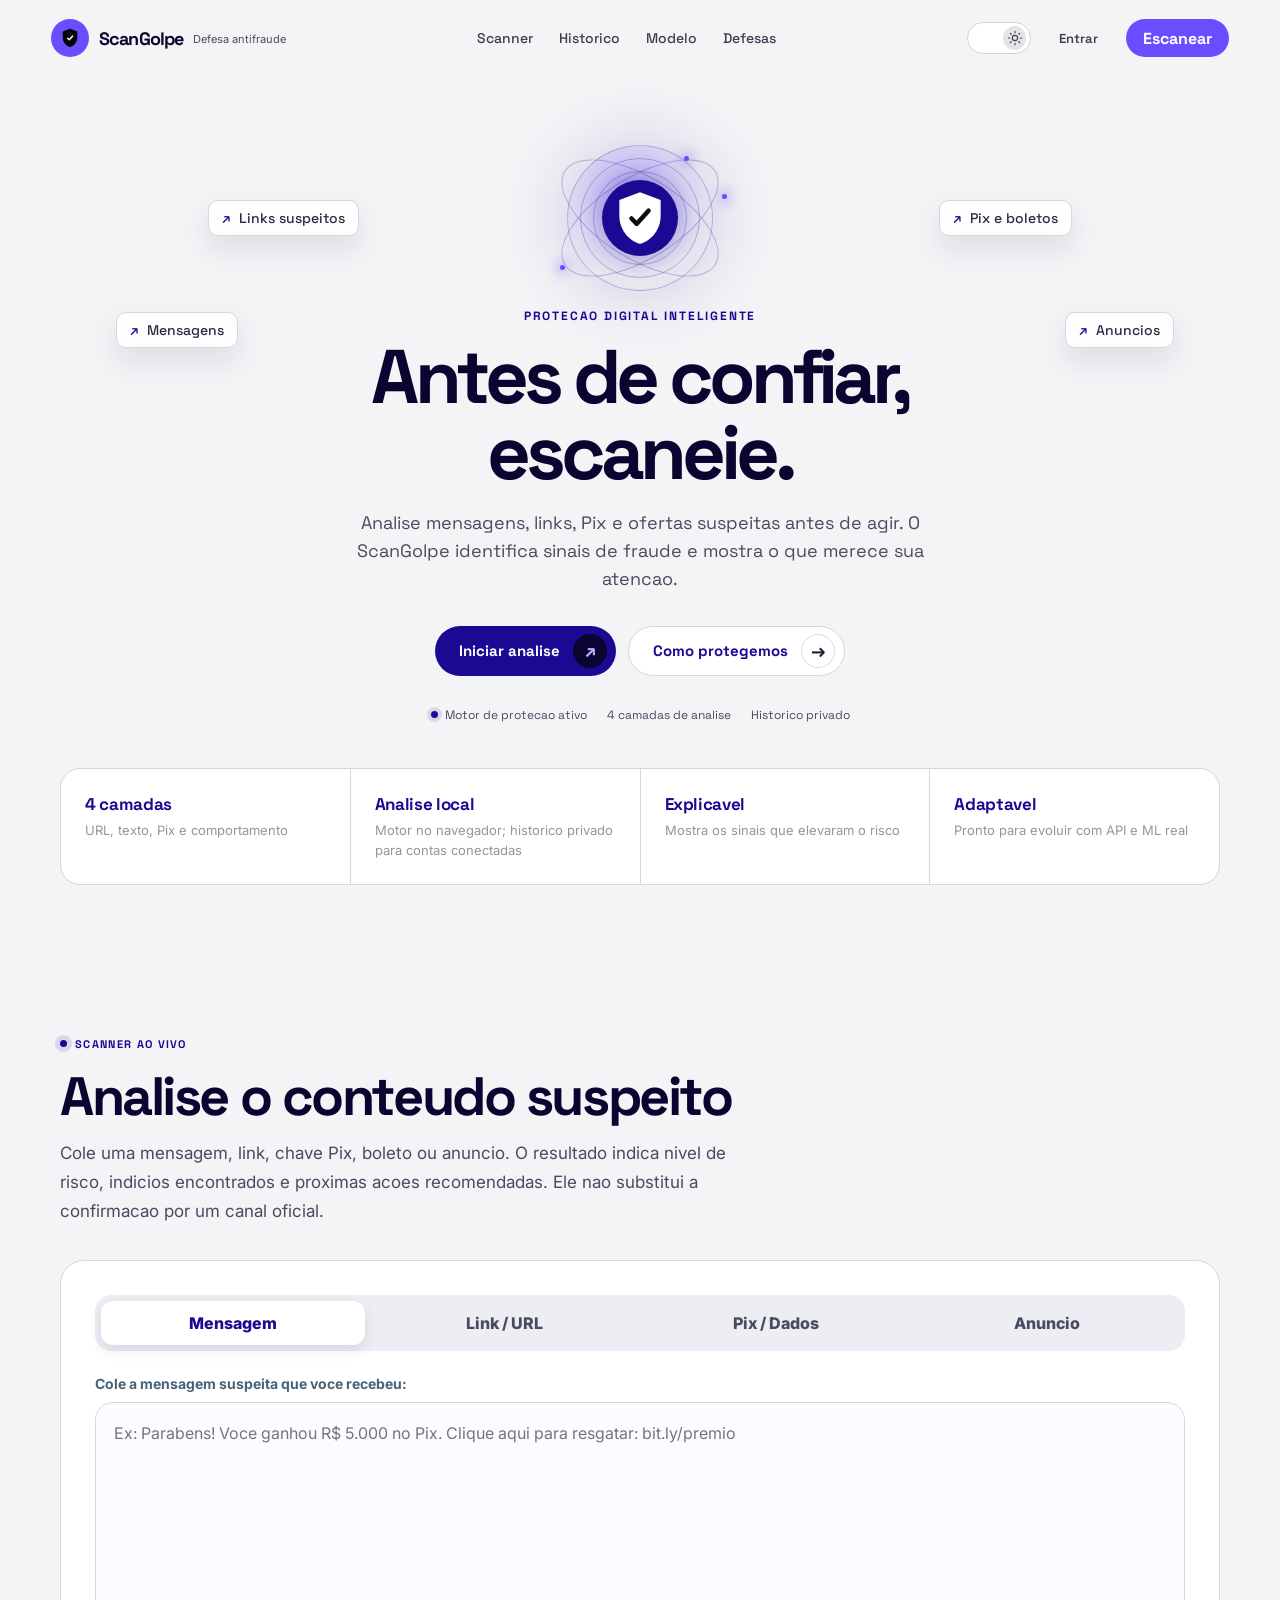
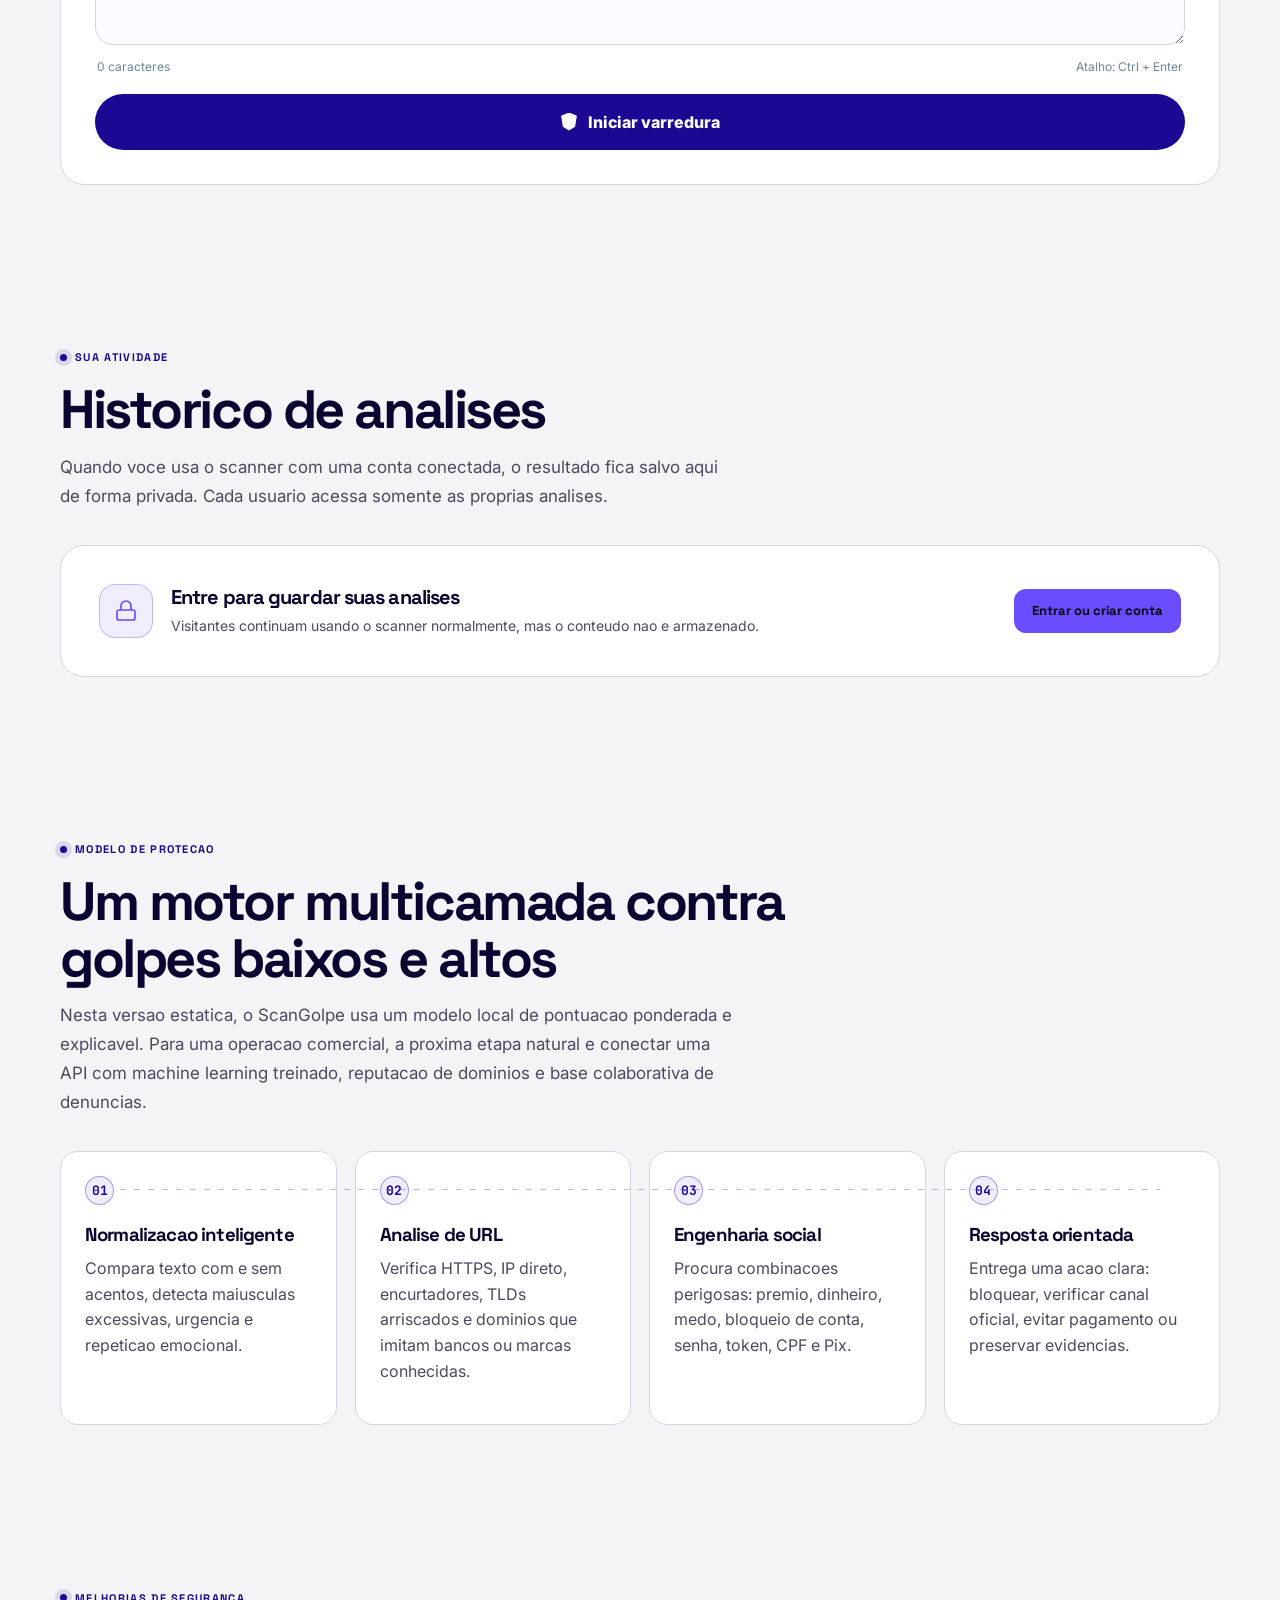
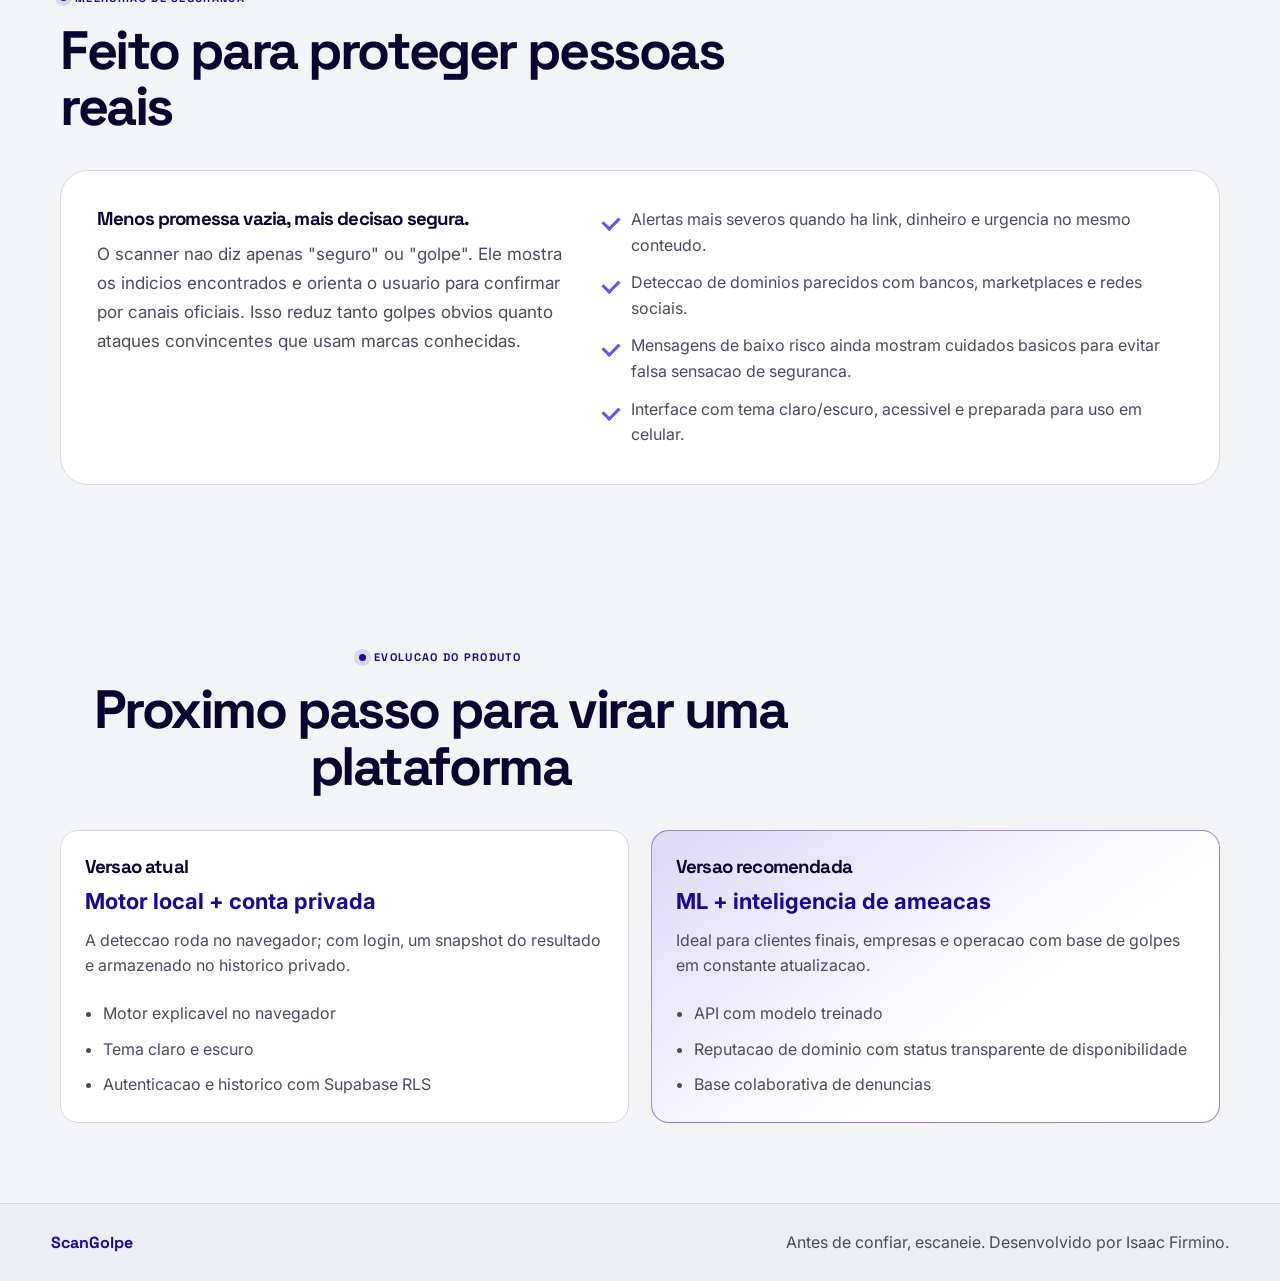
==== commit 6333a304: "Remove Isabelle from footer credits" ====
--- a/index.html
+++ b/index.html
@@ -294,7 +294,7 @@
 
   <footer class="app-footer">
     <strong>ScanGolpe</strong>
-    <span>Antes de confiar, escaneie. Desenvolvido por Isaac Firmino e Isabelle.</span>
+    <span>Antes de confiar, escaneie. Desenvolvido por Isaac Firmino.</span>
   </footer>
 
   <script src="https://cdn.jsdelivr.net/npm/@supabase/supabase-js@2" defer></script>
